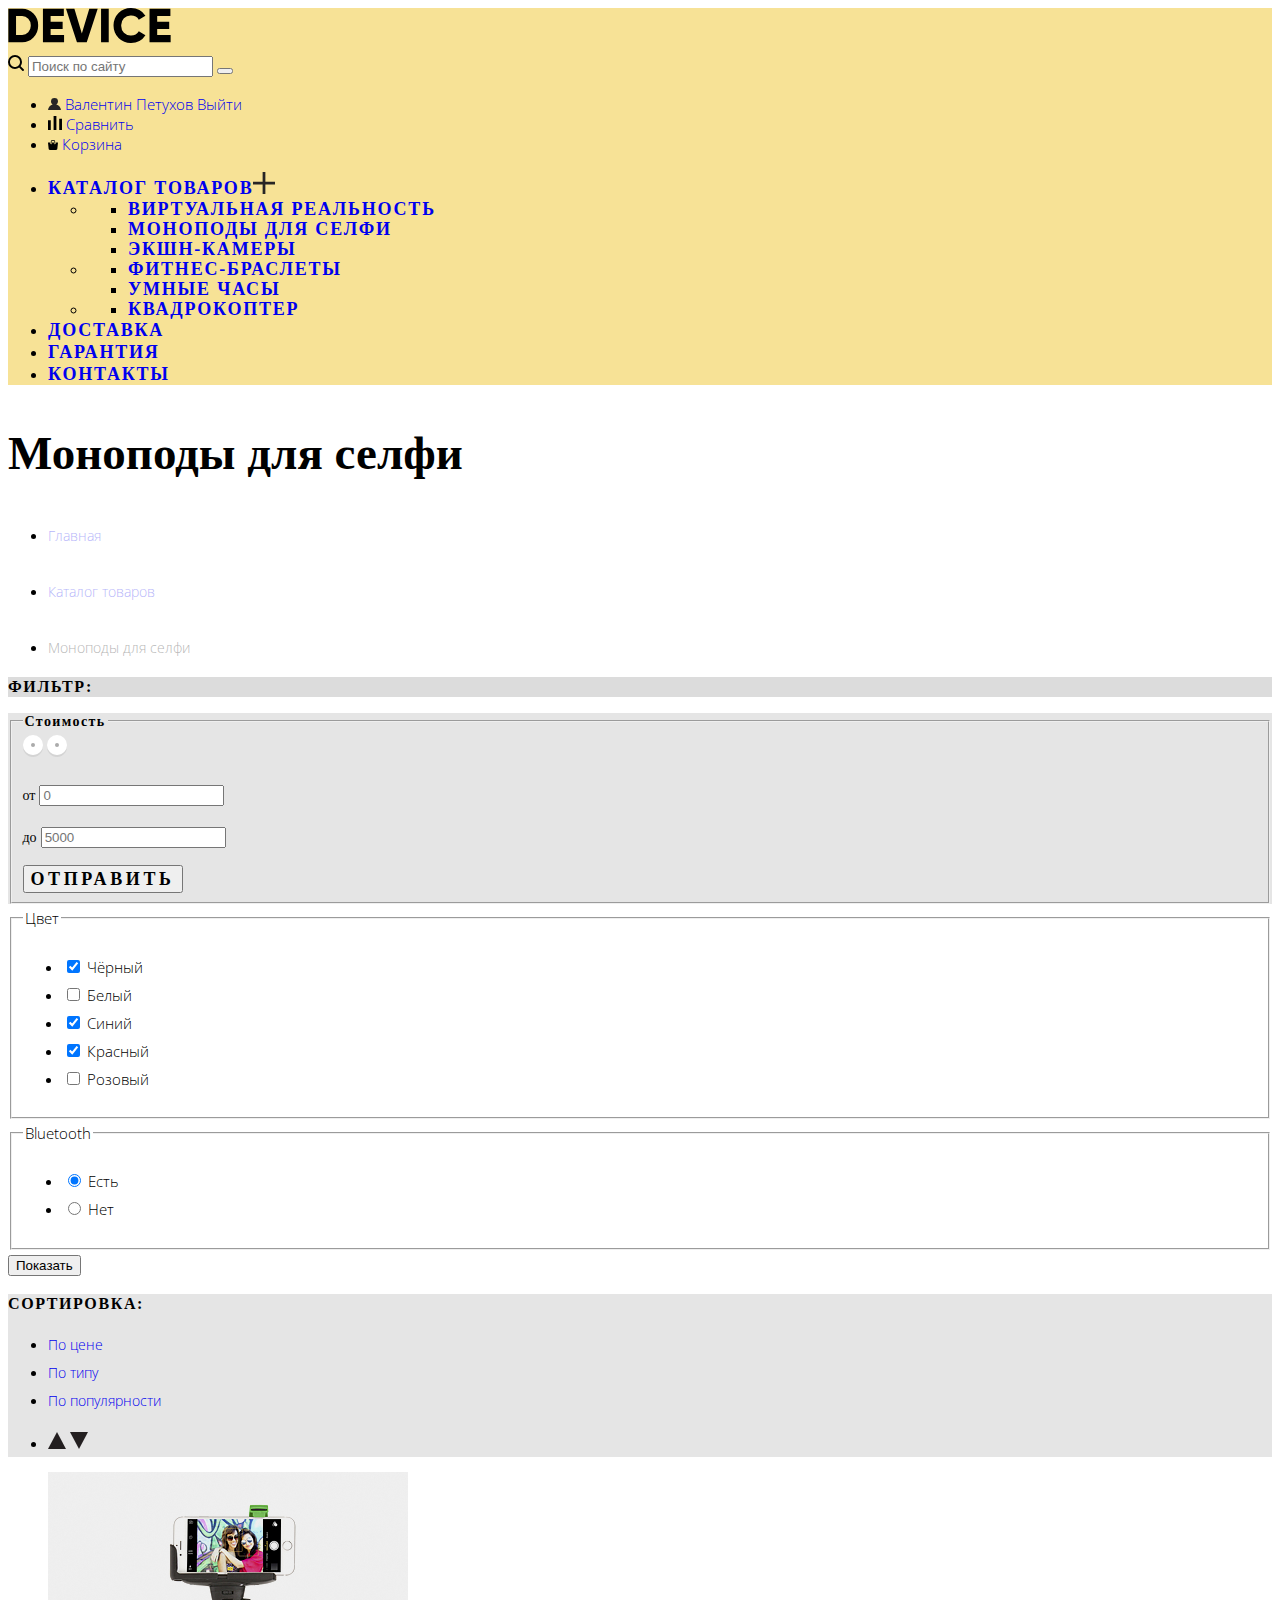
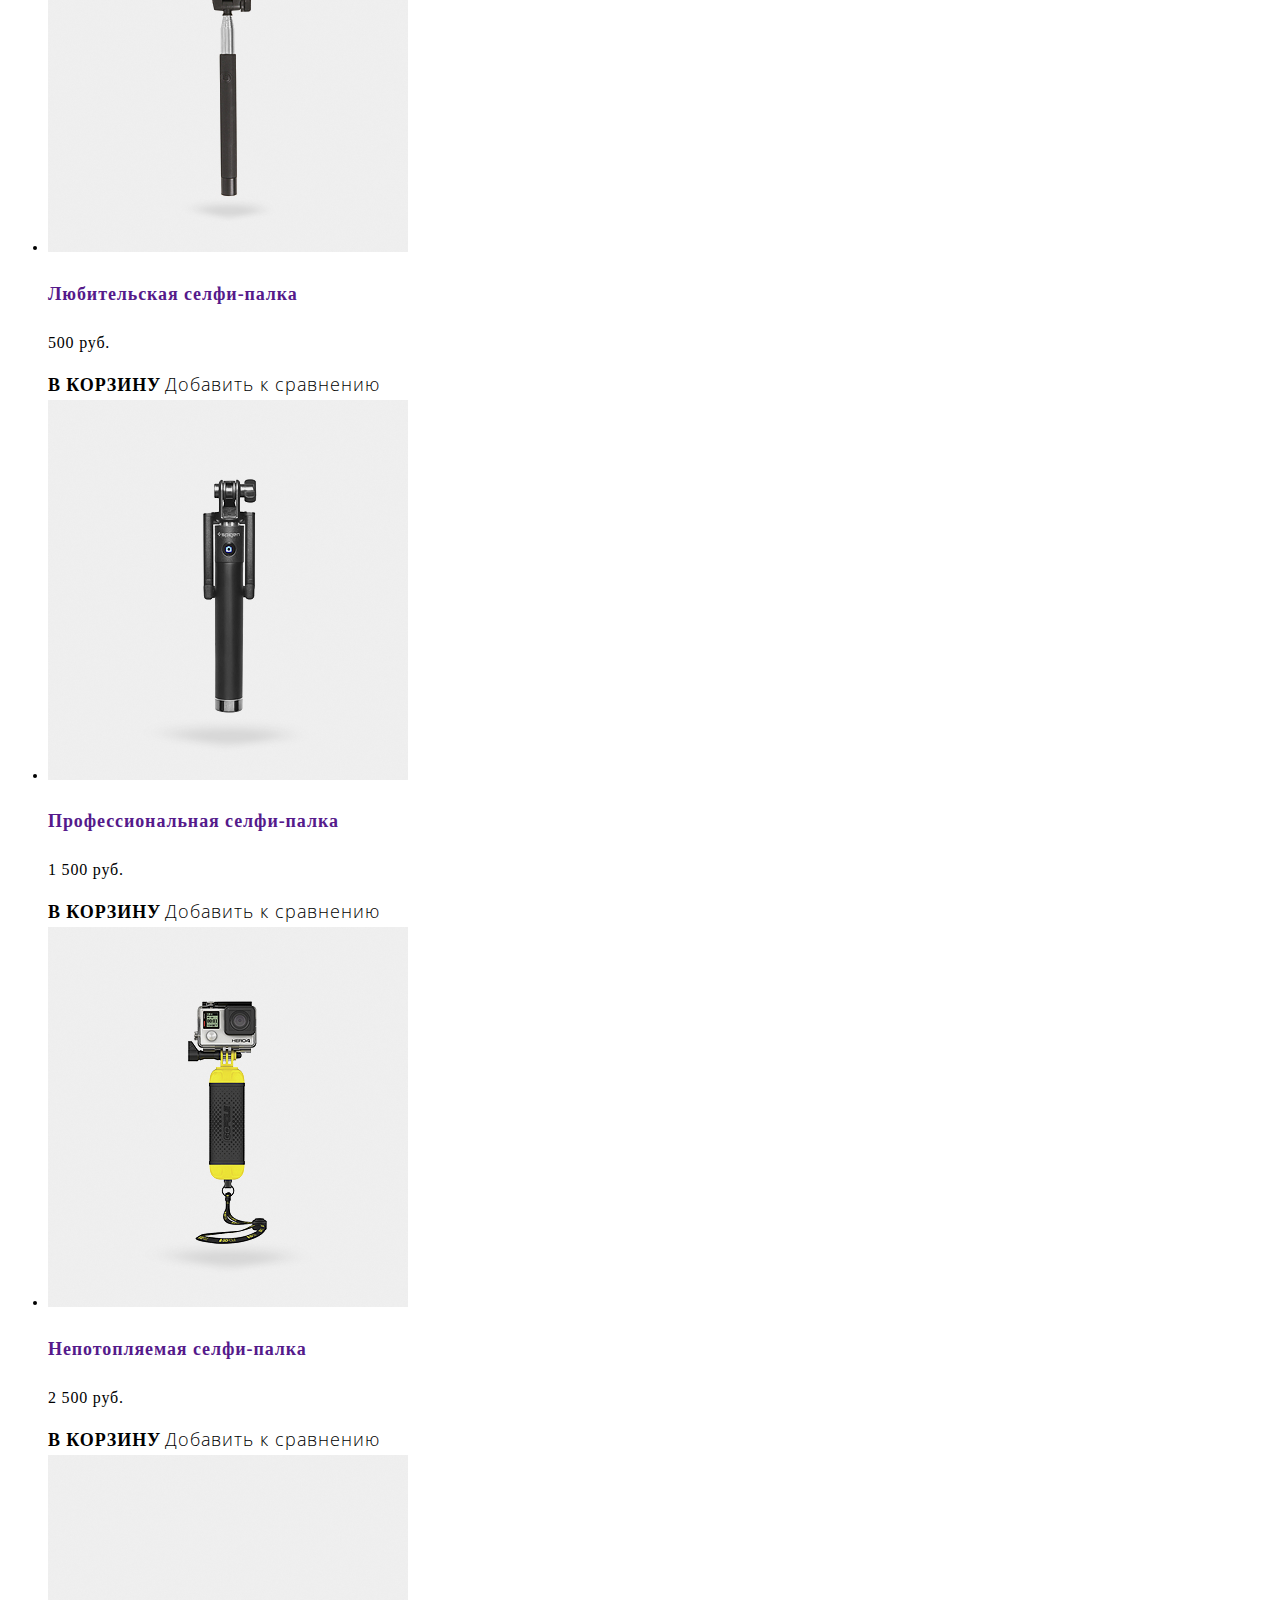
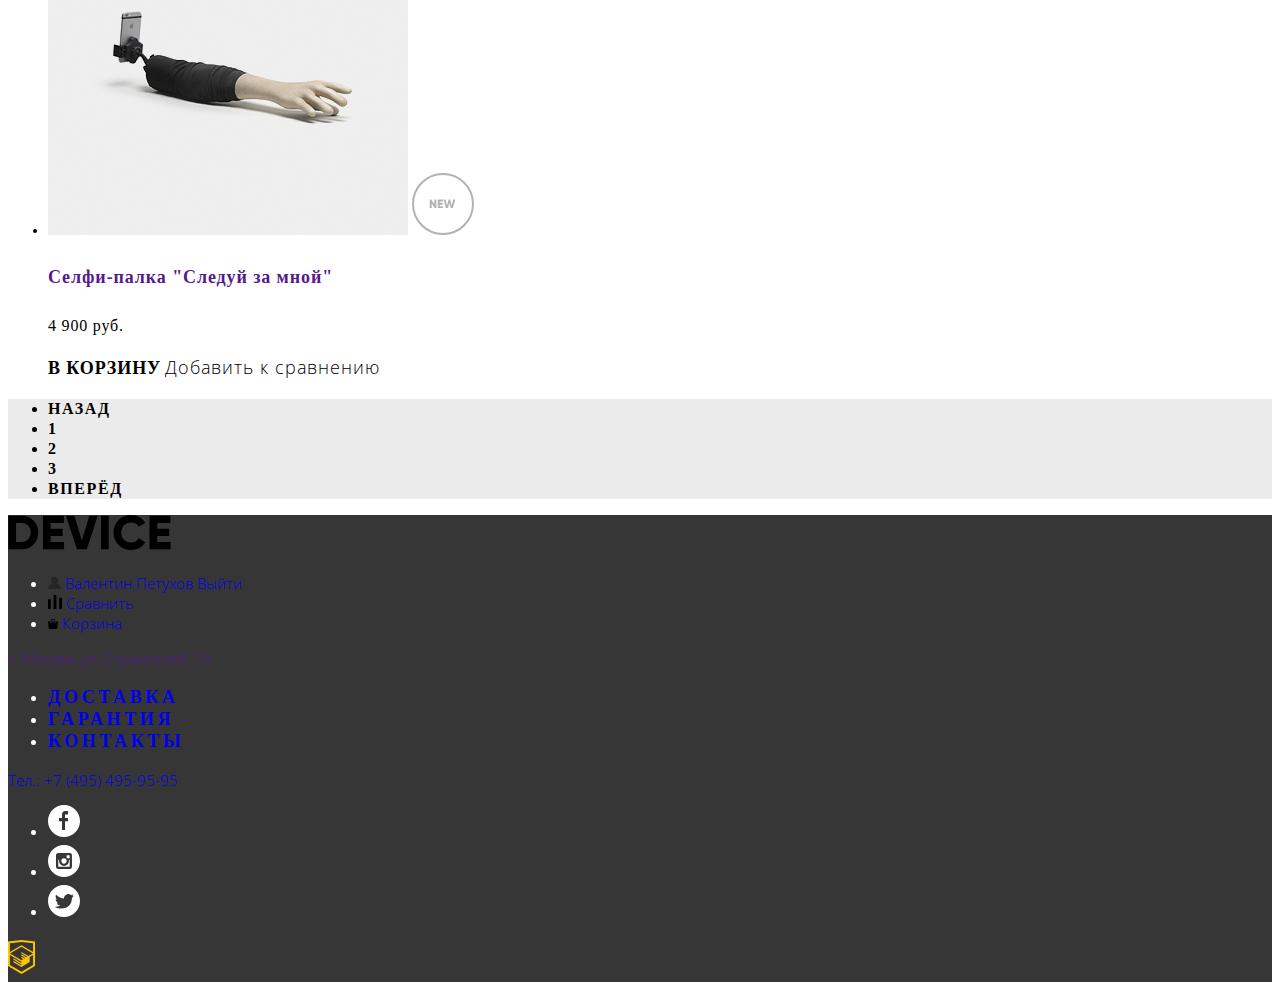
==== catalog.html @ 3104d094 "Исправляет формы, добавляет вместо кнопок ссылки" ====
<!DOCTYPE html>
<html lang="ru">
  <head>
    <meta charset="utf-8">
    <title>HTML Academy: Девайс - каталог, моноподы для селфи</title>
    <link rel="stylesheet" link href="https://fonts.googleapis.com/css2?family=Open+Sans:wght@300;400&display=swap">
    <link href="normalize.css" rel="stylesheet">
    <link href="css/style.css" rel="stylesheet">
  </head>
  <body>
    <header class="main-header">
      <h1 class="visually-hidden">Главная страница интернет-магазина</h1>
      <a href="index.html"><img src="img/logo-device.svg" width="163" height="35" alt="Девайс"></a>
      <section class="nav-search">
        <form action="https://echo.htmlacademy.ru" method="post">
          <img src="img/search.svg" width="16" height="16">
          <input type="search" name="search" placeholder="Поиск по сайту">
          <button type="submit" value="Найти">
        </form>
      </section>
      <ul class="user-nav">
        <li>
          <img src="img/user.svg" width="13" height="14">
          <a href="#">Валентин Петухов</a>
          <a  class="nav-search" href="#">Выйти</a>
        </li>
        <li>
          <img src="img/compare.svg" width="14" height="14">
          <a href="#">Сравнить</a>
        </li>
        <li>
          <img src="img/cart.svg" width="10" height="10">
          <a href="#">Корзина</a>
        </li>
      </ul>
      <nav class="main-nav">
        <ul>
          <li>
            <a href="catalog.html">Каталог товаров<img src="img/plus.svg" width="22" height="22"></a>
            <ul class="catalog-plus">
              <li>
                <ul>
                  <li><a href="#">Виртуальная реальность</a></li>
                  <li><a href="#">Моноподы для селфи</a></li>
                  <li><a href="#">Экшн-камеры</a></li>
                </ul>
              </li>
              <li>
                <ul>
                  <li><a href="#">Фитнес-браслеты</a></li>
                  <li><a href="#">Умные часы</a></li>
                </ul>
              </li>
              <li>
                <ul>
                  <li><a href="#">Квадрокоптер</a></li>
                </ul>
              </li>
            </ul>
          </li>  
          <li>
            <a href="#">Доставка</a>
          </li>
          <li>
            <a href="#">Гарантия</a>
          </li>
          <li>
            <a href="#contacts">Контакты</a>
          </li>
        </ul>
      </nav>
    </header>
    <main>
      <section class="heading">
        <h2>Моноподы для селфи</h2>
        <ul>
          <li>
            <a href="index.html">Главная</a>
          </li>
          <img src="nav-arrow.svg" width="12" height="12">
          <li>
            <a href="catalog.html">Каталог товаров</a>
          </li>
          <img src="nav-arrow.svg" width="12" height="12">
          <li>
            <a>Моноподы для селфи</a>
          </li>
        </ul>
      </section>
      <section class="filter">
        <h3>
          Фильтр:
        </h3>
        <form class="filter-form" action="https://echo.htmlacademy.ru" method="get">
          <fieldset>
            <legend>Стоимость</legend>
            <!-- Тут диапозон цен -->
            <img src="img/filter-button.svg" width="20" height="20">
            <img src="img/filter-button.svg" width="20" height="20">
            <form action="https://echo.htmlacademy.ru" method="post">
              <p class="price">
                <label for="appointment-from">от</label>
                <input id="appointment-from" type="text" name="price" placeholder="0">
              </p>
              <p class="price">
                <label for="appointment-before">до</label>
                <input id="appointment-before" type="text" name="price" placeholder="5000">
              </p>
              <button type="submit">Отправить</button>
            </form>
          </fieldset>
          <fieldset>
            <legend>Цвет</legend>
            <ul>
              <li>
                <input type="checkbox" name="black" id="filter-black" checked>
                <label for="filter-black">Чёрный</label>
                <!-- <img src="checkbox-on.svg" width="24" height="24"> -->
              </li>
              <li>
                <input type="checkbox" name="white" id="filter-white">
                <label for="filter-white">Белый</label>
                <!-- <img src="checkbox-off.svg" width="24" height="24"> -->
              </li>
              <li>
                <input type="checkbox" name="blue" id="filter-blue" checked>
                <label for="filter-blue">Синий</label>
                <!-- <img src="checkbox-on.svg" width="24" height="24"> -->
              </li>
              <li>
                <input type="checkbox" name="red" id="filter-red" checked>
                <label for="filter-red">Красный</label>
                <!-- <img src="checkbox-on.svg" width="24" height="24"> -->
              </li>
              <li>
                <input type="checkbox" name="pink" id="filter-pink">
                <label for="filter-pink">Розовый</label>
                <!-- <img src="checkbox-off.svg" width="24" height="24"> -->
              </li>
            </ul>
          </fieldset>
          <fieldset>
            <legend>Bluetooth</legend>
            <ul>
              <li>
                <input type="radio" name="bluetooth" value="yes" id="filter-yes" checked>
                <label for="filter-yes">Есть</label>
                <!-- <img src="radio-on.svg" width="24" height="24"> -->
              </li>
              <li>
                <input type="radio" name="bluetooth" value="no" id="filter-no">
                <label for="filter-no">Нет</label>
                <!-- <img src="radio-off.svg" width="24" height="24"> -->
              </li>
            </ul>
          </fieldset>
          <button type="submit">Показать</button>
        </form>
      </section>

      <section class="sorting">
        <h3>Сортировка:</h3>
        <ul>
          <li>
            <a href="#">По цене</a>
          </li>
          <li>
            <a href="#">По типу</a>
          </li>
          <li>
            <a href="#">По популярности</a>
          </li>
        </ul>
        <ul>
          <li>
            <a href="#"><img src="img/icon-up-dir.svg" width="18" height="18"></a>
            <a href="#"><img src="img/icon-down-dir.svg" width="18" height="18"></a>
          </li>
        </ul>
      </section>

      <section class="result">
        <h3 class="visually-hidden">Подходящие товары</h3>
        <ul>  
          <li>
            <article>
              <img src="img/item-1-1.jpg" width="360" height="380" alt="Любительская селфи-палка">
              <p>
                <a href=""><h4>Любительская селфи-палка</h4></a>
                <span>500 руб.</span>
              </p>
              <a class="button-add-cart">В корзину</a>
              <a class="button-add-compare">Добавить к сравнению</a>
            </article>
          </li>
          <li>
            <article>
              <img src="img/item-2-1.jpg" width="360" height="380" alt="Профессиональная селфи-палка">
              <p>
                <a href=""><h4>Профессиональная селфи-палка</h4></a>
                <span>1 500 руб.</span>
              </p>
              <a class="button-add-cart">В корзину</a>
              <a class="button-add-compare">Добавить к сравнению</a>
            </article>
          </li>
          <li>
            <article>
              <img src="img/item-3-1.jpg" width="360" height="380" alt="Непотопляемая селфи-палка">
              <p>
                <a href=""><h4>Непотопляемая селфи-палка</h4></a>
                <span>2 500 руб.</span>
              </p>
              <a class="button-add-cart">В корзину</a>
              <a class="button-add-compare">Добавить к сравнению</a>
            </article>
          </li>
          <li>
            <article>
              <img src="img/item-4-1.jpg" width="360" height="380" alt="Селфи-палка &quot;Следуй за мной&quot;">
              <img src="img/Shape-2-1.svg" width="62" height="62" alt="Новинка">
              <p>
                <a href=""><h4>Селфи-палка &quot;Следуй за мной&quot;</h4></a>
                <span>4 900 руб.</span>
              </p>
              <a class="button-add-cart">В корзину</a>
              <a class="button-add-compare">Добавить к сравнению</a>
            </article>
          </li>
        </ul>
        <ul class="nav-panel">
          <li>Назад</li>
          <li disabled>1</li>
          <li>2</li>
          <li>3</li>
          <li>Вперёд</li>
        </ul>
      </section>
    </main>
    <footer class="main-footer">
      <a href="index.html"><img src="img/logo-device.svg" width="163" height="35" alt="Девайс"></a>
      <ul class="user-block-list">
        <li>
          <img src="img/user.svg" width="13" height="14">
          <a href="#">Валентин Петухов</a>
          <a href="#">Выйти</a>
        </li>
        <li>
          <img src="img/compare.svg" width="14" height="14">
          <a href="#">Сравнить</a>
        </li>
        <li>
          <img src="img/cart.svg" width="10" height="10">
          <a href="#">Корзина</a>
        </li>
      </ul>
      <p class="main-footer-contacts"><a href="">г. Москва, ул. Строителей, 15</a></p>
      <ul class="user-foot">
        <li><a href="#">Доставка</a></li>
        <li><a href="#">Гарантия</a></li>
        <li><a href="#">Контакты</a></li>
      </ul>
      <p class="main-footer-contacts"><a href="tel:+74954959595">Тел.: +7 (495) 495-95-95</a></p>
      <section>
        <h2 class="visually-hidden">Device в социальных сетях</h2>
        <ul>
          <li><a href="#" title="Device в Фейсбуке"><img src="img/fb.svg" width="32" height="32" alt="Значок Facebook"></a></li>
          <li><a href="#" title="Device в Инстаграме"><img src="img/instagram.svg" width="32" height="32" alt="Значок Instagram"></a></li>
          <li><a href="#" title="Device в Твиттере"><img src="img/twitter.svg" width="32" height="32" alt="Значок Twitter"></a></li>
        </ul>
      </section>
      <p><a href="https://htmlacademy.ru/intensive/htmlcss" title="Сайт создан HTML Academy. Перейти на их страницу"><img src="img/logo-html.svg" width="27" height="34"></a></p>
    </footer>
  </body>
</html>
---- css/style.css ----
:root {
    --basic-black: #000000;
    --basic-dark: #363636;
    --basic-white: #ffffff;
    --basic-grey: #464646;
    --basic-half-grey: #7e7e7e;
    --basic-grey-light: #e5e5e5;
  
    --special-yellow: #f7e296;
    --special-green: #91c92f;
    --special-yellow-dark: #f0c52e;
}

.visually-hidden {
    position: absolute;
    width: 1px;
    height: 1px;
    margin: -1px;
    border: 0;
    padding: 0;
    clip: rect(0 0 0 0);
    overflow: hidden;
}

@font-face {
    font-family: Gilroy;
    src: url(css/fonts/gilroyextrabold.woff2);
    src: url(css/fonts/gilroyextrabold.woff);
    src: url(css/fonts/gilroylight.woff2);
    src: url(css/fonts/gilroylight.woff);
}

body {
    font-family: "Open Sans", Arial, sans-serif;
    font-size: 15px;
    line-height: 28px;
    font-weight: 300;
    color: var(--basic-black);
    background-color: var(--basic-white);
    list-style: none;
}

a {
    text-decoration: none;
}
  
img {
    max-width: 100%;
    height: auto;
}

.main-header {
    background-color: var(--special-yellow);
}

.nav-search {
    color: rgba (0, 0, 0, 0.3);
}

.user-nav {
    line-height: 20px;
}

.main-nav {
    font-family: Gilroy;
    font-weight: 800;
    font-size: 18px;
    line-height: 22px;
    letter-spacing: 0.1em;
    text-transform: uppercase;
}

.catalog-plus {
    line-height: 20px;
}

.first-slider h3{
    font-family: Gilroy;
    font-weight: 800;
    font-size: 47px;
    line-height: 58px;
}

.first-slider .number{
    font-family: Gilroy;
    font-weight: 800;
    font-size: 179px;
    line-height: 219px;
    text-transform: uppercase;
    color: var(--basic-white);
}

.first-slider p{
    line-height: 20px;
}

.first-slider a{
    font-family: Gilroy;
    font-weight: 800;
    font-size: 18px;
    line-height: 22px;
    text-transform: uppercase;
    letter-spacing: 0.2em;
}

.first-slider dt{
    font-family: Gilroy;
    font-weight: 300;
    font-size: 36px;
    line-height: 42px;
    letter-spacing: 0.1em;
}

.first-slider dd{
    font-family: Gilroy;
    font-weight: 300;
    font-size: 13px;
    line-height: 15px;
    letter-spacing: 0.1em;
}

.popular {
    font-family: Gilroy;
    font-weight: 800;
    font-size: 18px;
    line-height: 22px;
    letter-spacing: 0.05em;
}

.second-slider {
    background-color: var(--basic-grey-light);
}

.second-slider button {
    font-family: Gilroy;
    font-weight: 800;
    font-size: 18px;
    line-height: 22px;
    letter-spacing: 0.2em;
    text-transform: uppercase;
}

.second-slider h3 {
    font-family: Gilroy;
    font-weight: 800;
    font-size: 47px;
    line-height: 58px;
    letter-spacing: 0.2em;
}

.second-slider p {
    letter-spacing: 0.1em;
}

.about h3 {
    font-family: Gilroy;
    font-weight: 800;
    font-size: 47px;
    line-height: 58px;
    letter-spacing: 0.2em;
}

.about li {
    font-family: Gilroy;
    font-weight: 800;
    font-size: 16px;
    line-height: 28px;
}

.about button {
    font-family: Gilroy;
    font-weight: 800;
    font-size: 18px;
    line-height: 22px;
    letter-spacing: 0.2em;
    text-transform: uppercase;
}

.main-footer {
    background-color: var(--basic-dark);
    color: var(--basic-white);
}

.user-block-list {
    line-height: 20px;
}

.main-footer-contacts {
    line-height: 20px;
}

.user-foot {
    font-family: Gilroy;
    font-weight: 800;
    font-size: 18px;
    line-height: 22px;
    letter-spacing: 0.2em;
    text-transform: uppercase;
}

.write label {
    font-family: Gilroy;
    font-weight: 800;
    font-size: 18px;
    line-height: 22px;
}

.write input {
    font-family: Gilroy;
    font-weight: 400;
    font-size: 14px;
    line-height: 16px;
    color: rgba (0, 0, 0, 0.4);
    background-color: #f2f2f2;
}

.heading h2 {
    font-family: Gilroy;
    font-weight: 800;
    font-size: 47px;
    line-height: 58px;
}

.heading a {
    font-size: 14px;
    line-height: 19px;
    opacity: 0.3;
}

.filter h3{
    font-family: Gilroy;
    font-weight: 800;
    font-size: 16px;
    line-height: 20px;
    letter-spacing: 0.1em;
    text-transform: uppercase;
    background-color: #dcdcdc;
}

.filter-form {
    font-size: 14px;
    background-color: var(--basic-grey-light);
}

.filter-form legend {
    font-family: Gilroy;
    font-weight: 800;
    line-height: 17px;
    letter-spacing: 0.1em;
}

.filter-form label {
    line-height: 19px;
}

.price label {
    font-family: Gilroy;
    font-weight: 300;
    line-height: 16px;
}

.filter-form button{
    font-family: Gilroy;
    font-weight: 800;
    font-size: 18px;
    line-height: 22px;
    letter-spacing: 0.2em;
    text-transform: uppercase;
}

.sorting {
    background-color: var(--basic-grey-light);
}

.sorting h3 {
    font-family: Gilroy;
    font-weight: 800;
    font-size: 16px;
    line-height: 20px;
    letter-spacing: 0.1em;
    text-transform: uppercase;
}

.sorting a {
    font-size: 14px;
    line-height: 19px;
}

.result {
    font-family: Gilroy;
    font-weight: 800;
}

.result a {
    font-size: 18px;
    line-height: 22px;
    letter-spacing: 0.05em;
}

.button-add-cart {
    font-size: 18px;
    line-height: 22px;
    letter-spacing: 0.2em;
    text-transform: uppercase;
}

.button-add-compare {
    font-family: Open Sans;
    font-weight: 300;
    font-size: 13px;
    line-height: 18px;
    letter-spacing: 0.1em;
}

.result span {
    font-weight: 300;
    font-size: 16px;
    line-height: 18px;
    letter-spacing: 0.05em;
}

.nav-panel {
    font-family: Gilroy;
    font-weight: 800;
    font-size: 16px;
    line-height: 20px;
    letter-spacing: 0.1em;
    text-transform: uppercase;
    background-color: #ebebeb;
}
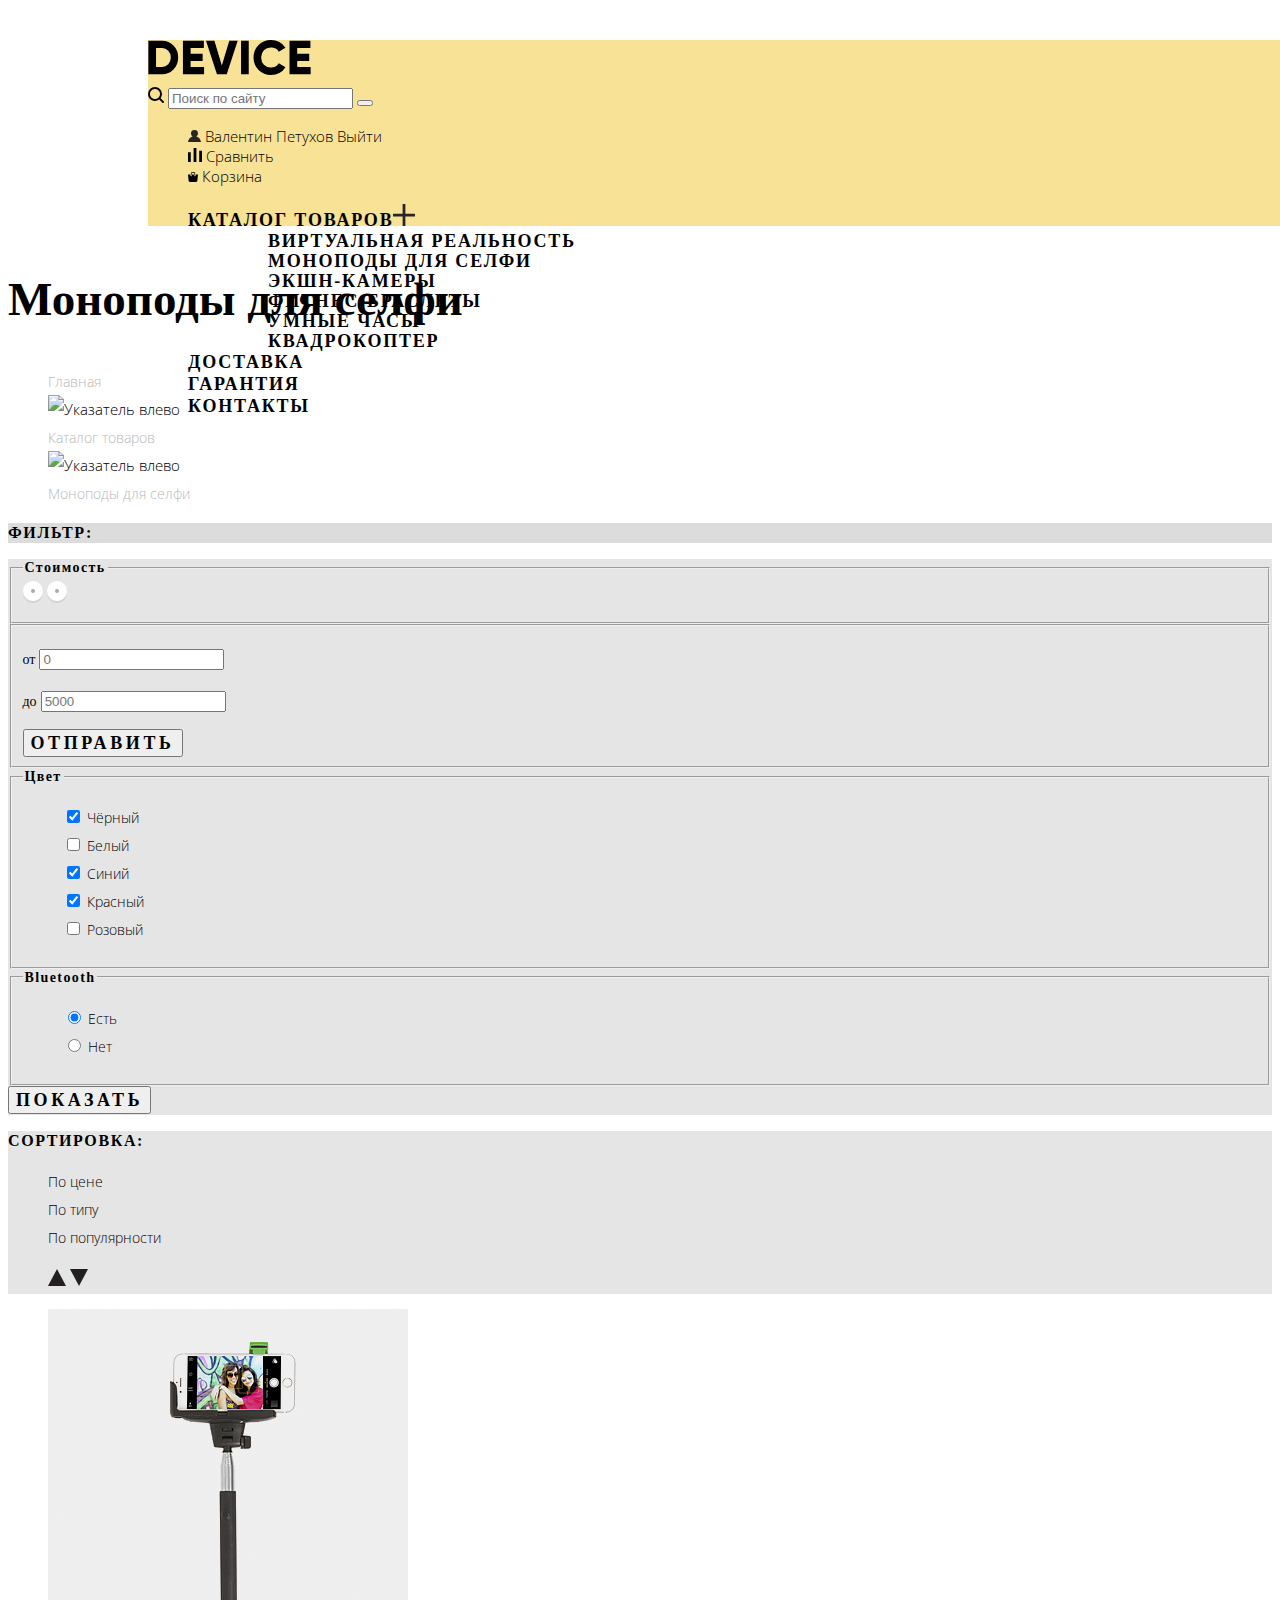
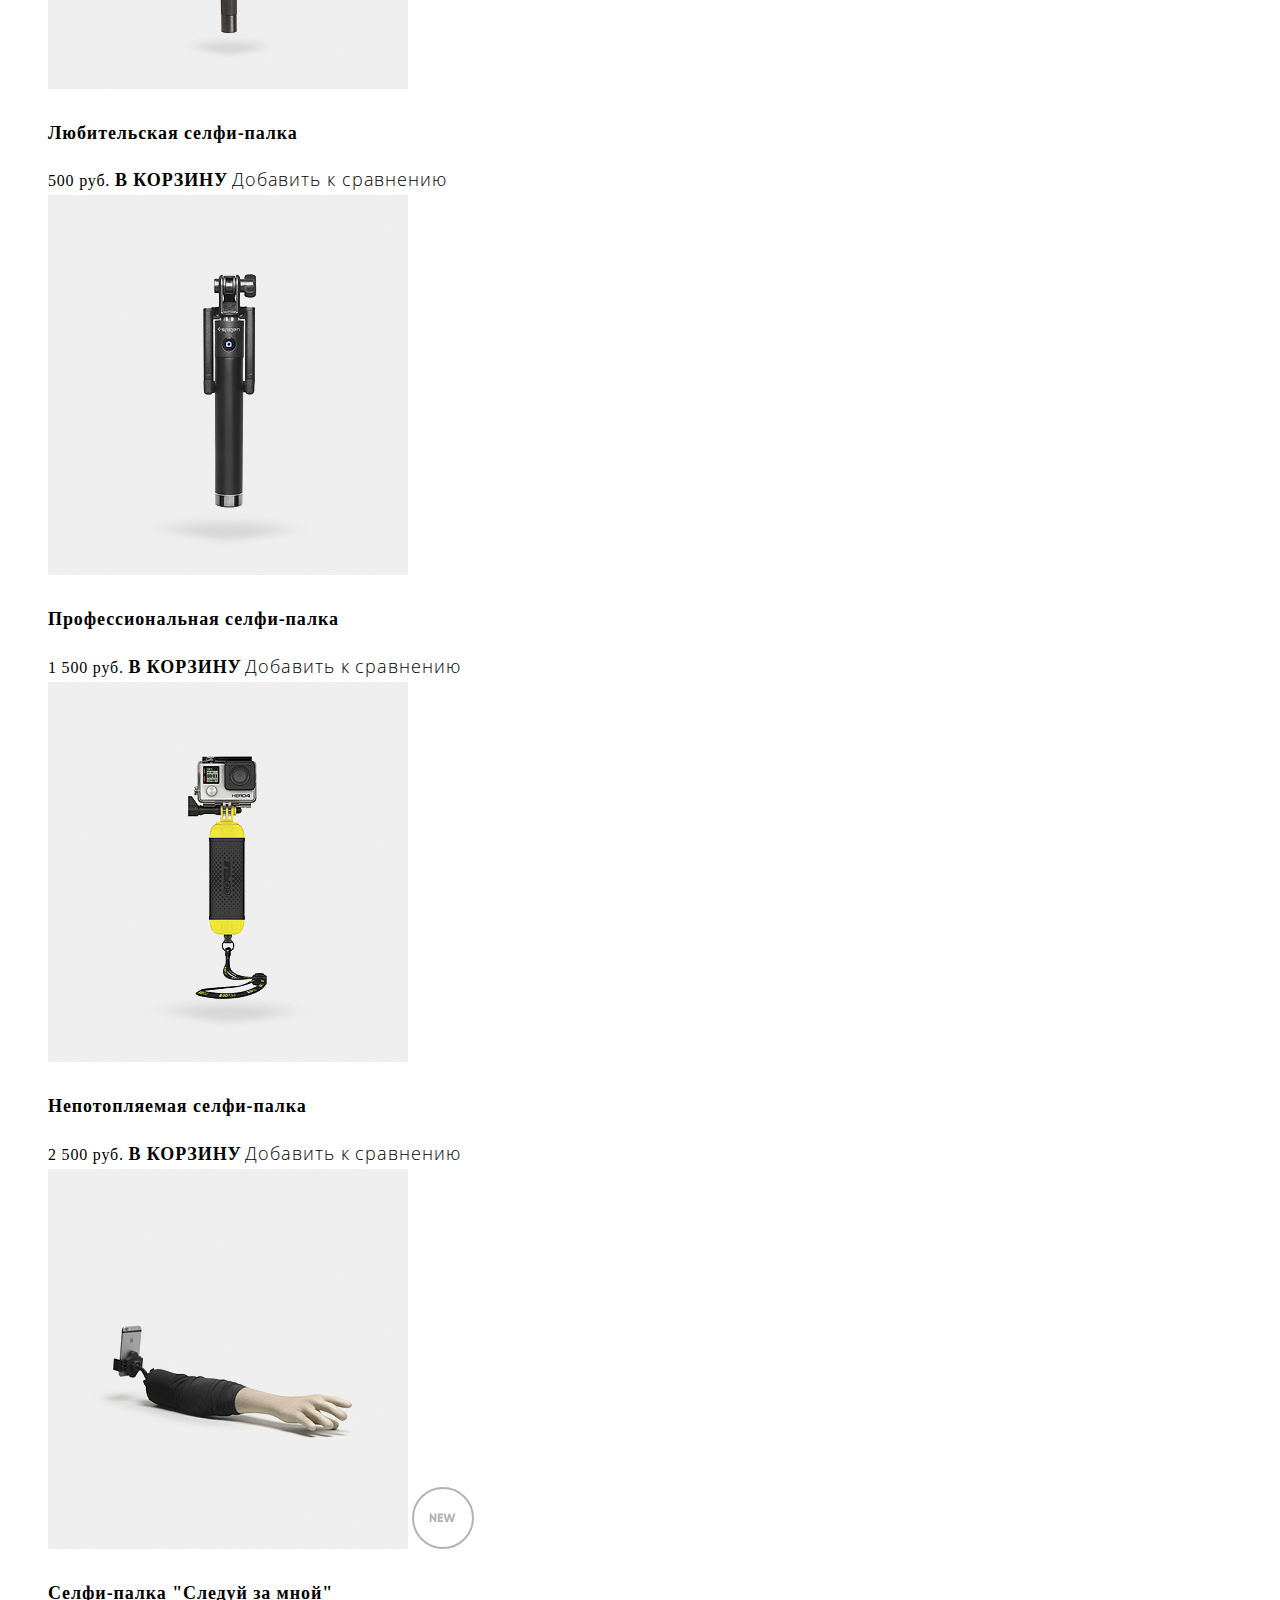
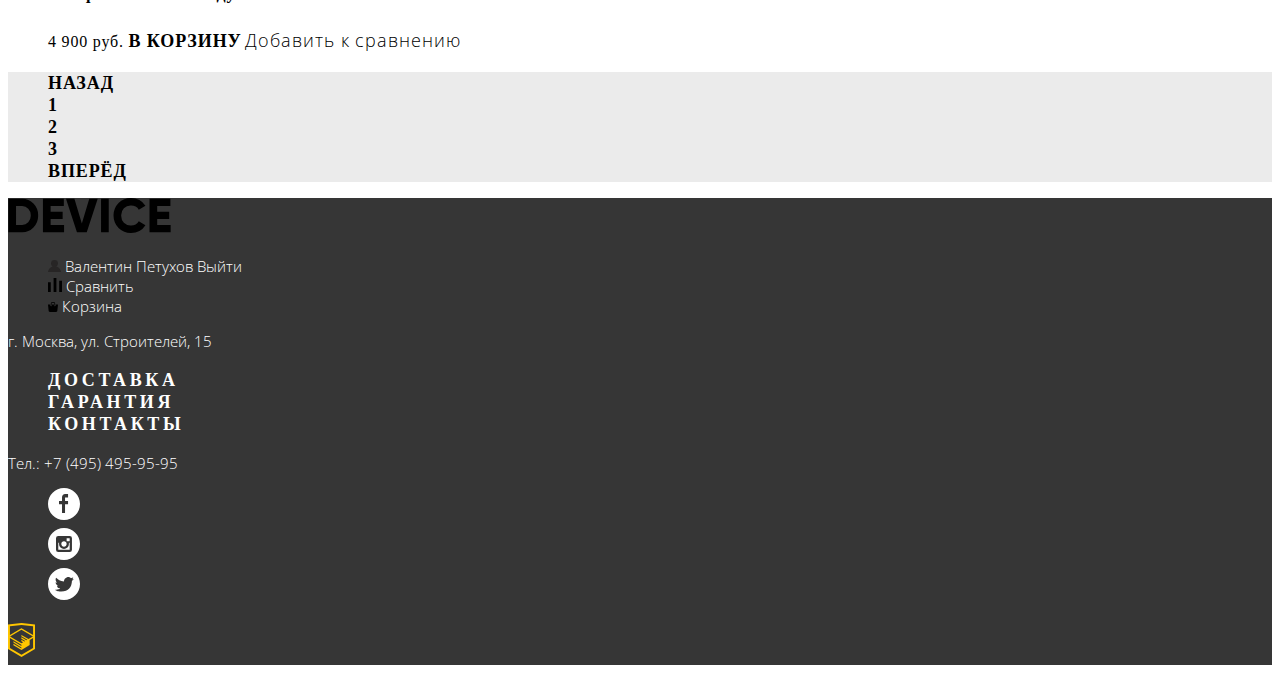
==== commit 109668d4: "Поправляют путь к шрифтам" ====
--- a/catalog.html
+++ b/catalog.html
@@ -3,8 +3,8 @@
   <head>
     <meta charset="utf-8">
     <title>HTML Academy: Девайс - каталог, моноподы для селфи</title>
-    <link rel="stylesheet" link href="https://fonts.googleapis.com/css2?family=Open+Sans:wght@300;400&display=swap">
-    <link href="normalize.css" rel="stylesheet">
+    <link rel="stylesheet" href="https://fonts.googleapis.com/css2?family=Open+Sans:wght@300;400&display=swap">
+    <link href="css/normalize.css" rel="stylesheet">
     <link href="css/style.css" rel="stylesheet">
   </head>
   <body>
@@ -12,31 +12,31 @@
       <h1 class="visually-hidden">Главная страница интернет-магазина</h1>
       <a href="index.html"><img src="img/logo-device.svg" width="163" height="35" alt="Девайс"></a>
       <section class="nav-search">
-        <form action="https://echo.htmlacademy.ru" method="post">
-          <img src="img/search.svg" width="16" height="16">
+        <form action="https://echo.htmlacademy.ru" method="get">
+          <img src="img/search.svg" width="16" height="16" alt="Значок поиска">
           <input type="search" name="search" placeholder="Поиск по сайту">
-          <button type="submit" value="Найти">
+          <button type="submit"></button>
         </form>
       </section>
       <ul class="user-nav">
         <li>
-          <img src="img/user.svg" width="13" height="14">
+          <img src="img/user.svg" width="13" height="14" alt="Значок пользователя">
           <a href="#">Валентин Петухов</a>
           <a  class="nav-search" href="#">Выйти</a>
         </li>
         <li>
-          <img src="img/compare.svg" width="14" height="14">
+          <img src="img/compare.svg" width="14" height="14" alt="Значок сравнения">
           <a href="#">Сравнить</a>
         </li>
         <li>
-          <img src="img/cart.svg" width="10" height="10">
+          <img src="img/cart.svg" width="10" height="10" alt="Значок корзины">
           <a href="#">Корзина</a>
         </li>
       </ul>
       <nav class="main-nav">
         <ul>
           <li>
-            <a href="catalog.html">Каталог товаров<img src="img/plus.svg" width="22" height="22"></a>
+            <a href="catalog.html">Каталог товаров<img src="img/plus.svg" width="22" height="22" alt="Значок плюса"></a>
             <ul class="catalog-plus">
               <li>
                 <ul>
@@ -77,11 +77,15 @@
           <li>
             <a href="index.html">Главная</a>
           </li>
-          <img src="nav-arrow.svg" width="12" height="12">
+          <li>
+             <img src="nav-arrow.svg" width="12" height="12" alt="Указатель влево">
+          </li>
           <li>
             <a href="catalog.html">Каталог товаров</a>
           </li>
-          <img src="nav-arrow.svg" width="12" height="12">
+          <li>
+            <img src="nav-arrow.svg" width="12" height="12" alt="Указатель влево">
+          </li>
           <li>
             <a>Моноподы для селфи</a>
           </li>
@@ -95,47 +99,52 @@
           <fieldset>
             <legend>Стоимость</legend>
             <!-- Тут диапозон цен -->
-            <img src="img/filter-button.svg" width="20" height="20">
-            <img src="img/filter-button.svg" width="20" height="20">
-            <form action="https://echo.htmlacademy.ru" method="post">
-              <p class="price">
-                <label for="appointment-from">от</label>
-                <input id="appointment-from" type="text" name="price" placeholder="0">
-              </p>
-              <p class="price">
-                <label for="appointment-before">до</label>
-                <input id="appointment-before" type="text" name="price" placeholder="5000">
-              </p>
-              <button type="submit">Отправить</button>
-            </form>
+            <img src="img/filter-button.svg" width="20" height="20" alt="Ползунок наименьшей суммы">
+            <img src="img/filter-button.svg" width="20" height="20" alt="Ползунок наибольшей суммы">
           </fieldset>
+        </form>
+        <form class="filter-form" action="https://echo.htmlacademy.ru" method="post">
+          <fieldset>
+            <legend class="visually-hidden">Значения</legend>
+            <p class="price">
+              <label for="appointment-from">от</label>
+              <input id="appointment-from" type="text" name="price" placeholder="0">
+            </p>
+            <p class="price">
+              <label for="appointment-before">до</label>
+              <input id="appointment-before" type="text" name="price" placeholder="5000">
+            </p>
+            <button type="submit">Отправить</button>
+          </fieldset>
+        </form>
+        <form class="filter-form" action="https://echo.htmlacademy.ru" method="get">
           <fieldset>
             <legend>Цвет</legend>
             <ul>
               <li>
                 <input type="checkbox" name="black" id="filter-black" checked>
                 <label for="filter-black">Чёрный</label>
-                <!-- <img src="checkbox-on.svg" width="24" height="24"> -->
+                <!-- <img src="checkbox-on.svg" width="24" height="24" alt="Отмеченный цвет"> -->
               </li>
               <li>
                 <input type="checkbox" name="white" id="filter-white">
                 <label for="filter-white">Белый</label>
-                <!-- <img src="checkbox-off.svg" width="24" height="24"> -->
+                <!-- <img src="checkbox-off.svg" width="24" height="24" alt="Неотмеченный цвет"> -->
               </li>
               <li>
                 <input type="checkbox" name="blue" id="filter-blue" checked>
                 <label for="filter-blue">Синий</label>
-                <!-- <img src="checkbox-on.svg" width="24" height="24"> -->
+                <!-- <img src="checkbox-on.svg" width="24" height="24" alt="Отмеченный цвет"> -->
               </li>
               <li>
                 <input type="checkbox" name="red" id="filter-red" checked>
                 <label for="filter-red">Красный</label>
-                <!-- <img src="checkbox-on.svg" width="24" height="24"> -->
+                <!-- <img src="checkbox-on.svg" width="24" height="24" alt="Отмеченный цвет"> -->
               </li>
               <li>
                 <input type="checkbox" name="pink" id="filter-pink">
                 <label for="filter-pink">Розовый</label>
-                <!-- <img src="checkbox-off.svg" width="24" height="24"> -->
+                <!-- <img src="checkbox-off.svg" width="24" height="24" alt="Неотмеченный цвет"> -->
               </li>
             </ul>
           </fieldset>
@@ -145,12 +154,12 @@
               <li>
                 <input type="radio" name="bluetooth" value="yes" id="filter-yes" checked>
                 <label for="filter-yes">Есть</label>
-                <!-- <img src="radio-on.svg" width="24" height="24"> -->
+                <!-- <img src="radio-on.svg" width="24" height="24" alt="Выбранный вариант Есть"> -->
               </li>
               <li>
                 <input type="radio" name="bluetooth" value="no" id="filter-no">
                 <label for="filter-no">Нет</label>
-                <!-- <img src="radio-off.svg" width="24" height="24"> -->
+                <!-- <img src="radio-off.svg" width="24" height="24" alt="Невыбранный вариант Нет"> -->
               </li>
             </ul>
           </fieldset>
@@ -173,8 +182,8 @@
         </ul>
         <ul>
           <li>
-            <a href="#"><img src="img/icon-up-dir.svg" width="18" height="18"></a>
-            <a href="#"><img src="img/icon-down-dir.svg" width="18" height="18"></a>
+            <a href="#"><img src="img/icon-up-dir.svg" width="18" height="18" alt="Кнопка филтра по возрастанию"></a>
+            <a href="#"><img src="img/icon-down-dir.svg" width="18" height="18" alt="Кнопка фильтра по убыванию"></a>
           </li>
         </ul>
       </section>
@@ -185,55 +194,71 @@
           <li>
             <article>
               <img src="img/item-1-1.jpg" width="360" height="380" alt="Любительская селфи-палка">
-              <p>
-                <a href=""><h4>Любительская селфи-палка</h4></a>
-                <span>500 руб.</span>
-              </p>
-              <a class="button-add-cart">В корзину</a>
-              <a class="button-add-compare">Добавить к сравнению</a>
+              <a href="#">
+                <h4>
+                  Любительская селфи-палка
+                </h4>
+              </a>
+              <span>
+                500 руб.
+              </span>
+              <a href="#" class="button-add-cart">В корзину</a>
+              <a href="#" class="button-add-compare">Добавить к сравнению</a>
             </article>
           </li>
           <li>
             <article>
               <img src="img/item-2-1.jpg" width="360" height="380" alt="Профессиональная селфи-палка">
-              <p>
-                <a href=""><h4>Профессиональная селфи-палка</h4></a>
-                <span>1 500 руб.</span>
-              </p>
-              <a class="button-add-cart">В корзину</a>
-              <a class="button-add-compare">Добавить к сравнению</a>
+              <a href="#">
+                <h4>
+                  Профессиональная селфи-палка
+                </h4>
+              </a>
+              <span>
+                1 500 руб.
+              </span>
+              <a href="#" class="button-add-cart">В корзину</a>
+              <a href="#" class="button-add-compare">Добавить к сравнению</a>
             </article>
           </li>
           <li>
             <article>
               <img src="img/item-3-1.jpg" width="360" height="380" alt="Непотопляемая селфи-палка">
-              <p>
-                <a href=""><h4>Непотопляемая селфи-палка</h4></a>
-                <span>2 500 руб.</span>
-              </p>
-              <a class="button-add-cart">В корзину</a>
-              <a class="button-add-compare">Добавить к сравнению</a>
+              <a href="#">
+                <h4>
+                  Непотопляемая селфи-палка
+                </h4>
+              </a>
+              <span>
+                2 500 руб.
+              </span>
+              <a href="#" class="button-add-cart">В корзину</a>
+              <a href="#" class="button-add-compare">Добавить к сравнению</a>
             </article>
           </li>
           <li>
             <article>
               <img src="img/item-4-1.jpg" width="360" height="380" alt="Селфи-палка &quot;Следуй за мной&quot;">
               <img src="img/Shape-2-1.svg" width="62" height="62" alt="Новинка">
-              <p>
-                <a href=""><h4>Селфи-палка &quot;Следуй за мной&quot;</h4></a>
-                <span>4 900 руб.</span>
-              </p>
-              <a class="button-add-cart">В корзину</a>
-              <a class="button-add-compare">Добавить к сравнению</a>
+              <a href="#">
+                <h4>
+                  Селфи-палка &quot;Следуй за мной&quot;
+                </h4>
+              </a>
+              <span>
+                4 900 руб.
+              </span>
+              <a href="#" class="button-add-cart">В корзину</a>
+              <a href="#" class="button-add-compare">Добавить к сравнению</a>
             </article>
           </li>
         </ul>
         <ul class="nav-panel">
-          <li>Назад</li>
-          <li disabled>1</li>
-          <li>2</li>
-          <li>3</li>
-          <li>Вперёд</li>
+          <li><a class="a-disabled" href="#">Назад</a></li>
+          <li><a class="a-disabled" href="#">1</a></li>
+          <li><a href="#">2</a></li>
+          <li><a href="#">3</a></li>
+          <li><a href="#">Вперёд</a></li>
         </ul>
       </section>
     </main>
@@ -241,16 +266,16 @@
       <a href="index.html"><img src="img/logo-device.svg" width="163" height="35" alt="Девайс"></a>
       <ul class="user-block-list">
         <li>
-          <img src="img/user.svg" width="13" height="14">
+          <img src="img/user.svg" width="13" height="14" alt="Значок пользователя">
           <a href="#">Валентин Петухов</a>
           <a href="#">Выйти</a>
         </li>
         <li>
-          <img src="img/compare.svg" width="14" height="14">
+          <img src="img/compare.svg" width="14" height="14" alt="Значок сравнения">
           <a href="#">Сравнить</a>
         </li>
         <li>
-          <img src="img/cart.svg" width="10" height="10">
+          <img src="img/cart.svg" width="10" height="10" alt="Значок корзины">
           <a href="#">Корзина</a>
         </li>
       </ul>
@@ -269,7 +294,7 @@
           <li><a href="#" title="Device в Твиттере"><img src="img/twitter.svg" width="32" height="32" alt="Значок Twitter"></a></li>
         </ul>
       </section>
-      <p><a href="https://htmlacademy.ru/intensive/htmlcss" title="Сайт создан HTML Academy. Перейти на их страницу"><img src="img/logo-html.svg" width="27" height="34"></a></p>
+      <p><a href="https://htmlacademy.ru/intensive/htmlcss" title="Сайт создан HTML Academy. Перейти на их страницу"><img src="img/logo-html.svg" width="27" height="34" alt="Логотип HTML Academy"></a></p>
     </footer>
   </body>
 </html>--- a/css/style.css
+++ b/css/style.css
@@ -1,3 +1,11 @@
+@font-face {
+    font-family: "Gilroy";
+    src: url(css/fonts/gilroyextrabold.woff2);
+    src: url(css/fonts/gilroyextrabold.woff);
+    src: url(css/fonts/gilroylight.woff2);
+    src: url(css/fonts/gilroylight.woff);
+}
+
 :root {
     --basic-black: #000000;
     --basic-dark: #363636;
@@ -9,6 +17,8 @@
     --special-yellow: #f7e296;
     --special-green: #91c92f;
     --special-yellow-dark: #f0c52e;
+    
+    --main-font: "Gilroy";
 }
 
 .visually-hidden {
@@ -22,14 +32,6 @@
     overflow: hidden;
 }
 
-@font-face {
-    font-family: Gilroy;
-    src: url(css/fonts/gilroyextrabold.woff2);
-    src: url(css/fonts/gilroyextrabold.woff);
-    src: url(css/fonts/gilroylight.woff2);
-    src: url(css/fonts/gilroylight.woff);
-}
-
 body {
     font-family: "Open Sans", Arial, sans-serif;
     font-size: 15px;
@@ -37,11 +39,11 @@
     font-weight: 300;
     color: var(--basic-black);
     background-color: var(--basic-white);
-    list-style: none;
 }
 
 a {
     text-decoration: none;
+    color: inherit;
 }
   
 img {
@@ -49,8 +51,18 @@
     height: auto;
 }
 
+ul {
+    list-style: none;
+}
+
 .main-header {
     background-color: var(--special-yellow);
+    width: 1160px;
+    height: 186px;
+    margin-top: 40px;
+    margin-left: 140px;
+    margin-right: 140px;
+    margin-bottom: 44px;
 }
 
 .nav-search {
@@ -62,7 +74,7 @@
 }
 
 .main-nav {
-    font-family: Gilroy;
+    font-family: var(--main-font);
     font-weight: 800;
     font-size: 18px;
     line-height: 22px;
@@ -75,14 +87,14 @@
 }
 
 .first-slider h3{
-    font-family: Gilroy;
+    font-family: var(--main-font);
     font-weight: 800;
     font-size: 47px;
     line-height: 58px;
 }
 
 .first-slider .number{
-    font-family: Gilroy;
+    font-family: var(--main-font);
     font-weight: 800;
     font-size: 179px;
     line-height: 219px;
@@ -95,7 +107,7 @@
 }
 
 .first-slider a{
-    font-family: Gilroy;
+    font-family: var(--main-font);
     font-weight: 800;
     font-size: 18px;
     line-height: 22px;
@@ -104,7 +116,7 @@
 }
 
 .first-slider dt{
-    font-family: Gilroy;
+    font-family: var(--main-font);
     font-weight: 300;
     font-size: 36px;
     line-height: 42px;
@@ -112,7 +124,7 @@
 }
 
 .first-slider dd{
-    font-family: Gilroy;
+    font-family: var(--main-font);
     font-weight: 300;
     font-size: 13px;
     line-height: 15px;
@@ -120,7 +132,7 @@
 }
 
 .popular {
-    font-family: Gilroy;
+    font-family: var(--main-font);
     font-weight: 800;
     font-size: 18px;
     line-height: 22px;
@@ -132,7 +144,7 @@
 }
 
 .second-slider button {
-    font-family: Gilroy;
+    font-family: var(--main-font);
     font-weight: 800;
     font-size: 18px;
     line-height: 22px;
@@ -141,7 +153,7 @@
 }
 
 .second-slider h3 {
-    font-family: Gilroy;
+    font-family: var(--main-font);
     font-weight: 800;
     font-size: 47px;
     line-height: 58px;
@@ -153,7 +165,7 @@
 }
 
 .about h3 {
-    font-family: Gilroy;
+    font-family: var(--main-font);
     font-weight: 800;
     font-size: 47px;
     line-height: 58px;
@@ -161,14 +173,14 @@
 }
 
 .about li {
-    font-family: Gilroy;
+    font-family: var(--main-font);
     font-weight: 800;
     font-size: 16px;
     line-height: 28px;
 }
 
 .about button {
-    font-family: Gilroy;
+    font-family: var(--main-font);
     font-weight: 800;
     font-size: 18px;
     line-height: 22px;
@@ -190,7 +202,7 @@
 }
 
 .user-foot {
-    font-family: Gilroy;
+    font-family: var(--main-font);
     font-weight: 800;
     font-size: 18px;
     line-height: 22px;
@@ -199,14 +211,14 @@
 }
 
 .write label {
-    font-family: Gilroy;
+    font-family: var(--main-font);
     font-weight: 800;
     font-size: 18px;
     line-height: 22px;
 }
 
 .write input {
-    font-family: Gilroy;
+    font-family: var(--main-font);
     font-weight: 400;
     font-size: 14px;
     line-height: 16px;
@@ -215,7 +227,7 @@
 }
 
 .heading h2 {
-    font-family: Gilroy;
+    font-family: var(--main-font);
     font-weight: 800;
     font-size: 47px;
     line-height: 58px;
@@ -228,7 +240,7 @@
 }
 
 .filter h3{
-    font-family: Gilroy;
+    font-family: var(--main-font);
     font-weight: 800;
     font-size: 16px;
     line-height: 20px;
@@ -243,7 +255,7 @@
 }
 
 .filter-form legend {
-    font-family: Gilroy;
+    font-family: var(--main-font);
     font-weight: 800;
     line-height: 17px;
     letter-spacing: 0.1em;
@@ -254,13 +266,13 @@
 }
 
 .price label {
-    font-family: Gilroy;
+    font-family: var(--main-font);
     font-weight: 300;
     line-height: 16px;
 }
 
 .filter-form button{
-    font-family: Gilroy;
+    font-family: var(--main-font);
     font-weight: 800;
     font-size: 18px;
     line-height: 22px;
@@ -273,7 +285,7 @@
 }
 
 .sorting h3 {
-    font-family: Gilroy;
+    font-family: var(--main-font);
     font-weight: 800;
     font-size: 16px;
     line-height: 20px;
@@ -287,7 +299,7 @@
 }
 
 .result {
-    font-family: Gilroy;
+    font-family: var(--main-font);
     font-weight: 800;
 }
 
@@ -320,7 +332,7 @@
 }
 
 .nav-panel {
-    font-family: Gilroy;
+    font-family: var(--main-font);
     font-weight: 800;
     font-size: 16px;
     line-height: 20px;
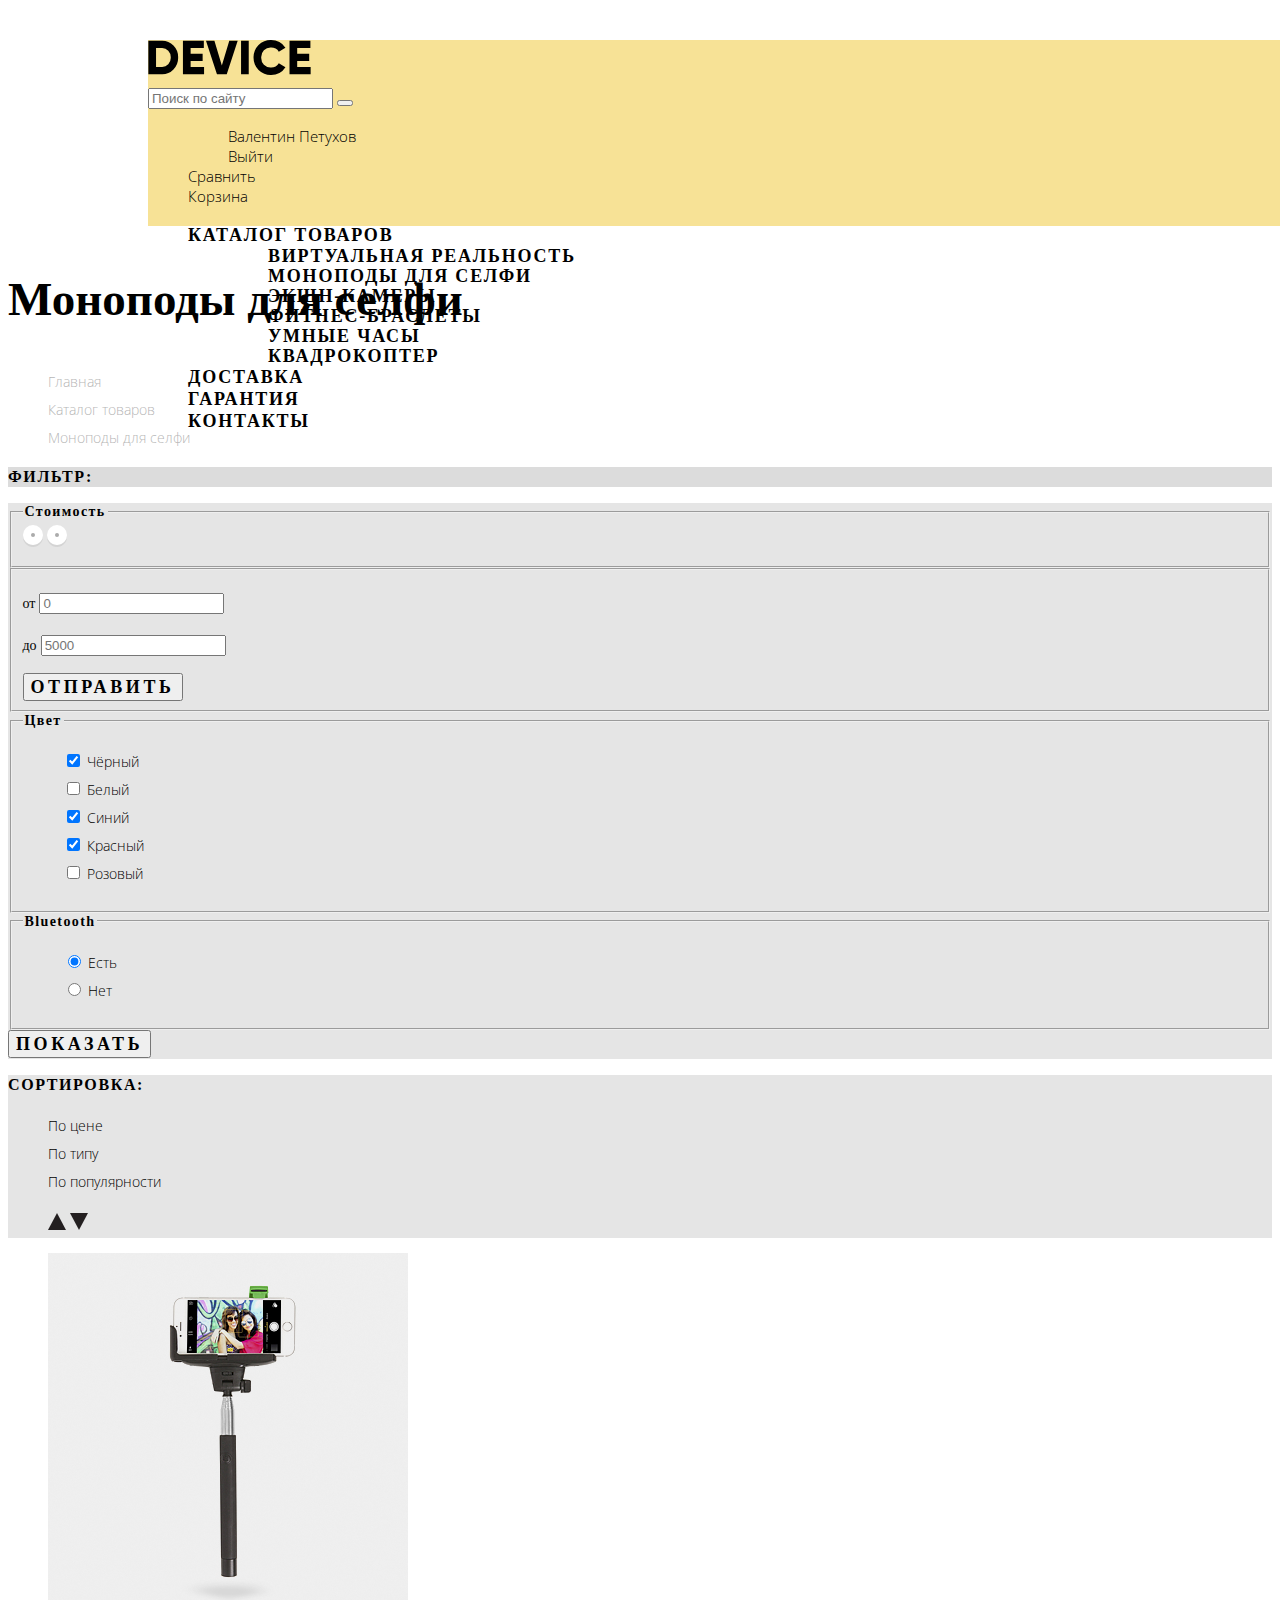
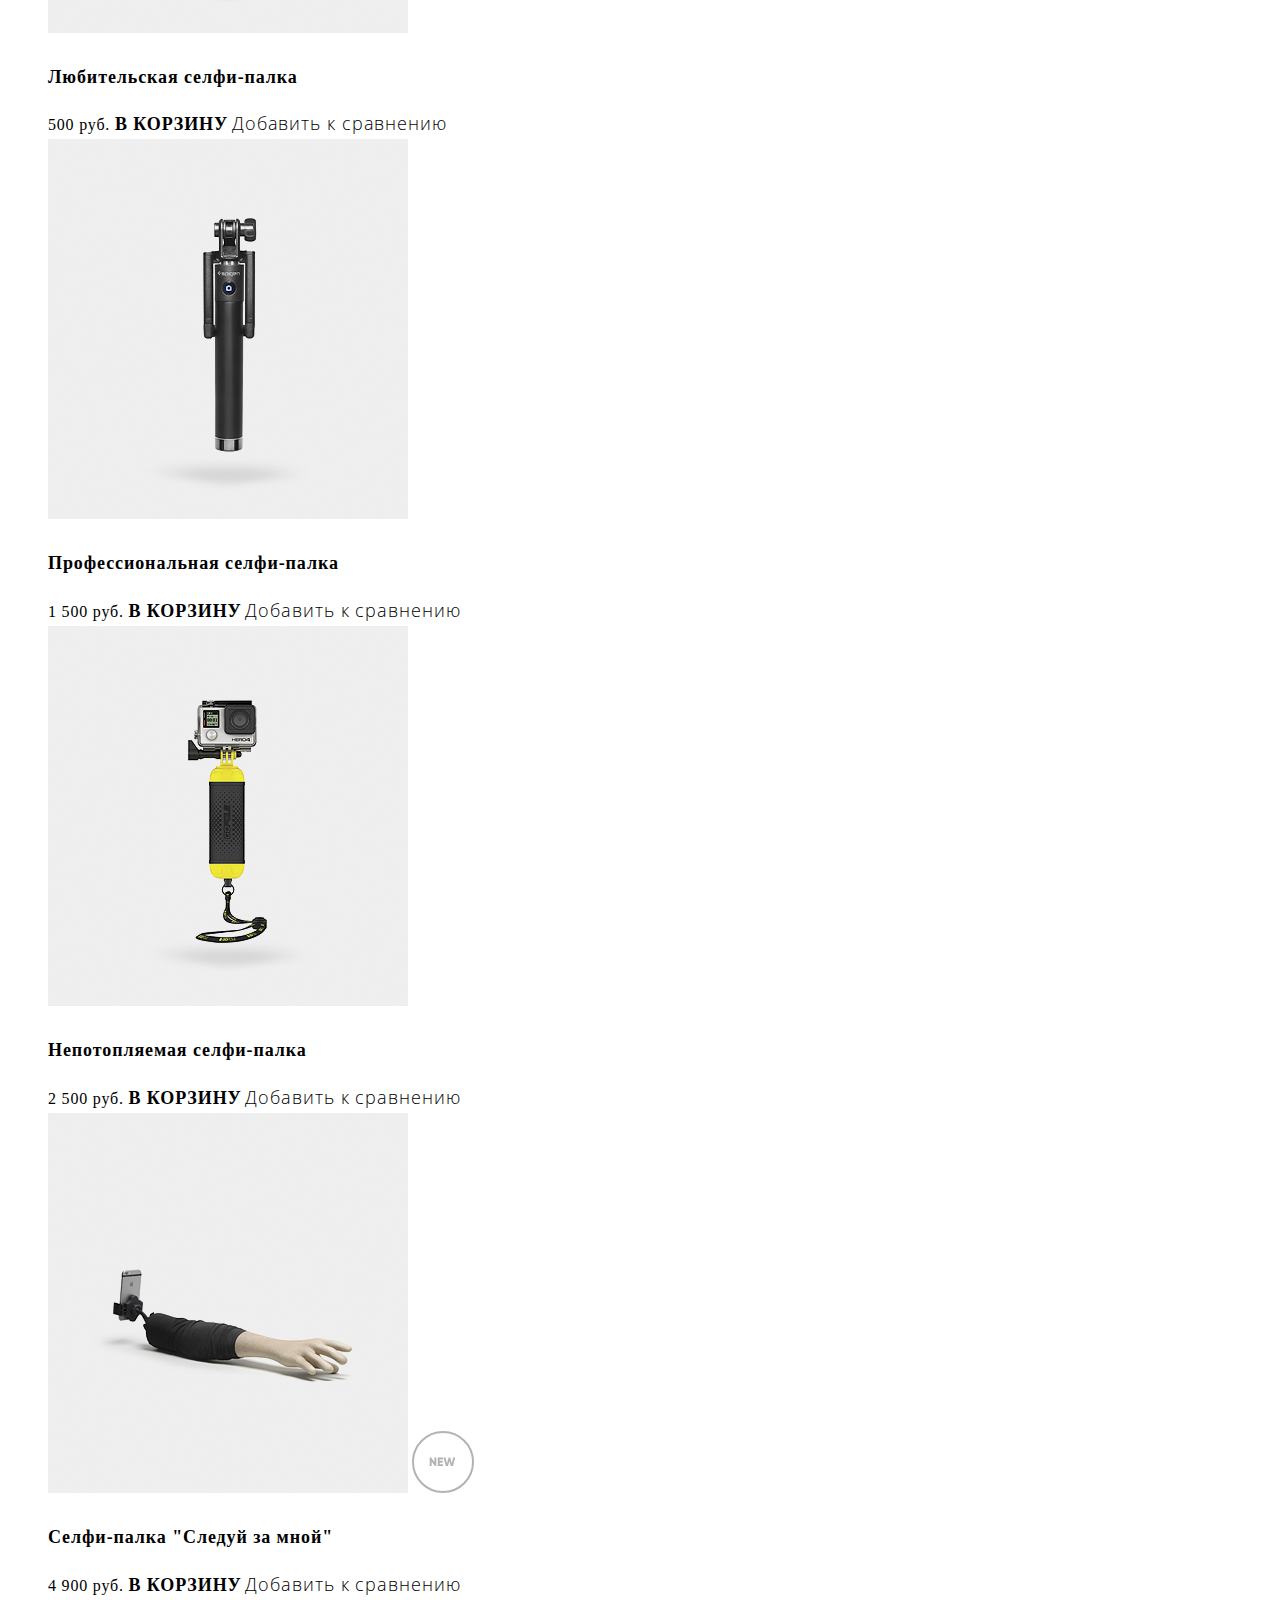
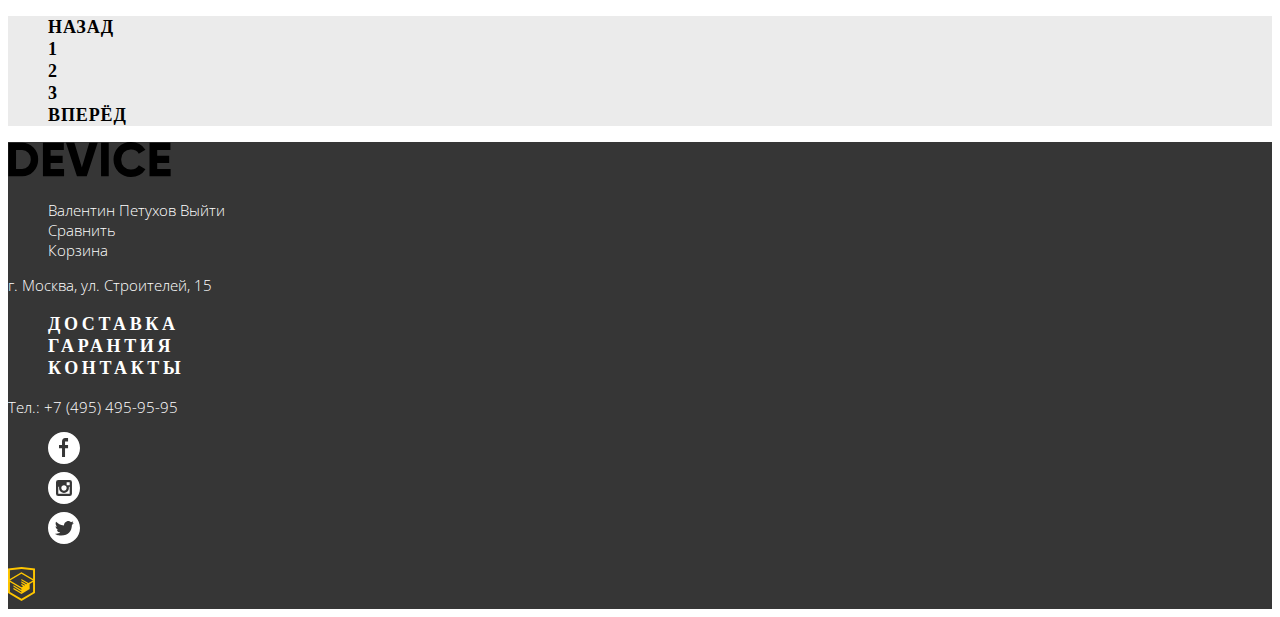
==== commit 8d202b3a: "правят сетки основных блоков" ====
--- a/catalog.html
+++ b/catalog.html
@@ -1,91 +1,99 @@
 <!DOCTYPE html>
-<html lang="ru">
+<html class="page" lang="ru">
   <head>
     <meta charset="utf-8">
-    <title>HTML Academy: Девайс - каталог, моноподы для селфи</title>
+    <title>HTML Academy: Девайс</title>
     <link rel="stylesheet" href="https://fonts.googleapis.com/css2?family=Open+Sans:wght@300;400&display=swap">
     <link href="css/normalize.css" rel="stylesheet">
     <link href="css/style.css" rel="stylesheet">
   </head>
-  <body>
+  <body class="page-body">
     <header class="main-header">
       <h1 class="visually-hidden">Главная страница интернет-магазина</h1>
-      <a href="index.html"><img src="img/logo-device.svg" width="163" height="35" alt="Девайс"></a>
-      <section class="nav-search">
-        <form action="https://echo.htmlacademy.ru" method="get">
-          <img src="img/search.svg" width="16" height="16" alt="Значок поиска">
-          <input type="search" name="search" placeholder="Поиск по сайту">
-          <button type="submit"></button>
-        </form>
-      </section>
-      <ul class="user-nav">
-        <li>
-          <img src="img/user.svg" width="13" height="14" alt="Значок пользователя">
-          <a href="#">Валентин Петухов</a>
-          <a  class="nav-search" href="#">Выйти</a>
-        </li>
-        <li>
-          <img src="img/compare.svg" width="14" height="14" alt="Значок сравнения">
-          <a href="#">Сравнить</a>
-        </li>
-        <li>
-          <img src="img/cart.svg" width="10" height="10" alt="Значок корзины">
-          <a href="#">Корзина</a>
+      <section class="logo-header">
+        <a href="index.html"><img src="img/logo-device.svg" width="163" height="35" alt="Девайс"></a>
+      </section>
+      <section class="row-user-nav">
+        <section class="nav-search">
+          <form action="https://echo.htmlacademy.ru" method="get">
+            <!-- <img src="img/search.svg" width="16" height="16" alt="Значок поиска"> -->
+            <input type="search" name="search" placeholder="Поиск по сайту">
+            <button type="submit"></button>
+          </form>
+        </section>
+        <ul class="user-nav">
+          <li>
+            <ul class="login-user">
+              <li>
+                <!-- <img src="img/user.svg" width="13" height="14" alt="Значок пользователя"> -->
+                <a href="#">Валентин Петухов</a>
+              </li>
+              <li>
+                <a  class="nav-search" href="#">Выйти</a>
+              </li>
+            </ul>
+          </li>
+          <li>
+            <!-- <img src="img/compare.svg" width="14" height="14" alt="Значок сравнения"> -->
+            <a href="#">Сравнить</a>
+          </li>
+          <li>
+            <!-- <img src="img/cart.svg" width="10" height="10" alt="Значок корзины"> -->
+            <a href="#">Корзина</a>
+          </li>
+        </ul>
+    </section>
+    <nav class="main-nav">
+      <ul class="main-nav-list">
+        <li>
+          <!-- <img src="img/plus.svg" width="22" height="22" alt="Значок плюса"> -->
+          <a href="catalog.html">Каталог товаров</a>
+          <ul class="catalog-plus">
+            <li>
+              <ul>
+                <li><a href="#">Виртуальная реальность</a></li>
+                <li><a href="#">Моноподы для селфи</a></li>
+                <li><a href="#">Экшн-камеры</a></li>
+              </ul>
+            </li>
+            <li>
+              <ul>
+                <li><a href="#">Фитнес-браслеты</a></li>
+                <li><a href="#">Умные часы</a></li>
+              </ul>
+            </li>
+            <li>
+              <ul>
+                <li><a href="#">Квадрокоптер</a></li>
+              </ul>
+            </li>
+          </ul>
+        </li>  
+        <li>
+          <a href="#">Доставка</a>
+        </li>
+        <li>
+          <a href="#">Гарантия</a>
+        </li>
+        <li>
+          <a href="#contacts">Контакты</a>
         </li>
       </ul>
-      <nav class="main-nav">
-        <ul>
-          <li>
-            <a href="catalog.html">Каталог товаров<img src="img/plus.svg" width="22" height="22" alt="Значок плюса"></a>
-            <ul class="catalog-plus">
-              <li>
-                <ul>
-                  <li><a href="#">Виртуальная реальность</a></li>
-                  <li><a href="#">Моноподы для селфи</a></li>
-                  <li><a href="#">Экшн-камеры</a></li>
-                </ul>
-              </li>
-              <li>
-                <ul>
-                  <li><a href="#">Фитнес-браслеты</a></li>
-                  <li><a href="#">Умные часы</a></li>
-                </ul>
-              </li>
-              <li>
-                <ul>
-                  <li><a href="#">Квадрокоптер</a></li>
-                </ul>
-              </li>
-            </ul>
-          </li>  
-          <li>
-            <a href="#">Доставка</a>
-          </li>
-          <li>
-            <a href="#">Гарантия</a>
-          </li>
-          <li>
-            <a href="#contacts">Контакты</a>
-          </li>
-        </ul>
-      </nav>
-    </header>
+    </nav>
+  </header>
+
     <main>
       <section class="heading">
         <h2>Моноподы для селфи</h2>
-        <ul>
+        <ul class="heading-nav">
           <li>
             <a href="index.html">Главная</a>
           </li>
-          <li>
-             <img src="nav-arrow.svg" width="12" height="12" alt="Указатель влево">
-          </li>
+          <!-- <img src="nav-arrow.svg" width="12" height="12" alt="Указатель влево"> -->
           <li>
             <a href="catalog.html">Каталог товаров</a>
           </li>
-          <li>
-            <img src="nav-arrow.svg" width="12" height="12" alt="Указатель влево">
-          </li>
+          <!-- <img src="nav-arrow.svg" width="12" height="12" alt="Указатель влево"> -->
           <li>
             <a>Моноподы для селфи</a>
           </li>
@@ -262,23 +270,29 @@
         </ul>
       </section>
     </main>
+
     <footer class="main-footer">
-      <a href="index.html"><img src="img/logo-device.svg" width="163" height="35" alt="Девайс"></a>
-      <ul class="user-block-list">
-        <li>
-          <img src="img/user.svg" width="13" height="14" alt="Значок пользователя">
+      <div class="row-foot">
+        <img src="img/logo-device.svg" width="163" height="35" alt="Девайс">
+        <ul class="user-block-list">
+          <li>
+            <!-- <img src="img/user.svg" width="13" height="14" alt="Значок пользователя"> -->
+          
           <a href="#">Валентин Петухов</a>
           <a href="#">Выйти</a>
-        </li>
-        <li>
-          <img src="img/compare.svg" width="14" height="14" alt="Значок сравнения">
+
+        </li>
+        <li>
+          <!-- <img src="img/compare.svg" width="14" height="14" alt="Значок сравнения"> -->
           <a href="#">Сравнить</a>
         </li>
         <li>
-          <img src="img/cart.svg" width="10" height="10" alt="Значок корзины">
+          <!-- <img src="img/cart.svg" width="10" height="10" alt="Значок корзины"> -->
           <a href="#">Корзина</a>
         </li>
       </ul>
+    </div>
+    <div class="row-foot">
       <p class="main-footer-contacts"><a href="">г. Москва, ул. Строителей, 15</a></p>
       <ul class="user-foot">
         <li><a href="#">Доставка</a></li>
@@ -286,15 +300,20 @@
         <li><a href="#">Контакты</a></li>
       </ul>
       <p class="main-footer-contacts"><a href="tel:+74954959595">Тел.: +7 (495) 495-95-95</a></p>
+    </div>
+    <div class="row-foot">
       <section>
         <h2 class="visually-hidden">Device в социальных сетях</h2>
-        <ul>
+        <ul class="socials">
           <li><a href="#" title="Device в Фейсбуке"><img src="img/fb.svg" width="32" height="32" alt="Значок Facebook"></a></li>
           <li><a href="#" title="Device в Инстаграме"><img src="img/instagram.svg" width="32" height="32" alt="Значок Instagram"></a></li>
           <li><a href="#" title="Device в Твиттере"><img src="img/twitter.svg" width="32" height="32" alt="Значок Twitter"></a></li>
         </ul>
       </section>
-      <p><a href="https://htmlacademy.ru/intensive/htmlcss" title="Сайт создан HTML Academy. Перейти на их страницу"><img src="img/logo-html.svg" width="27" height="34" alt="Логотип HTML Academy"></a></p>
-    </footer>
+      <section class="HTML">
+        <a href="https://htmlacademy.ru/intensive/htmlcss" title="Сайт создан HTML Academy. Перейти на их страницу"><img src="img/logo-html.svg" width="27" height="34" alt="Логотип HTML Academy"></a>
+      </section>
+    </div>
+  </footer>
   </body>
 </html>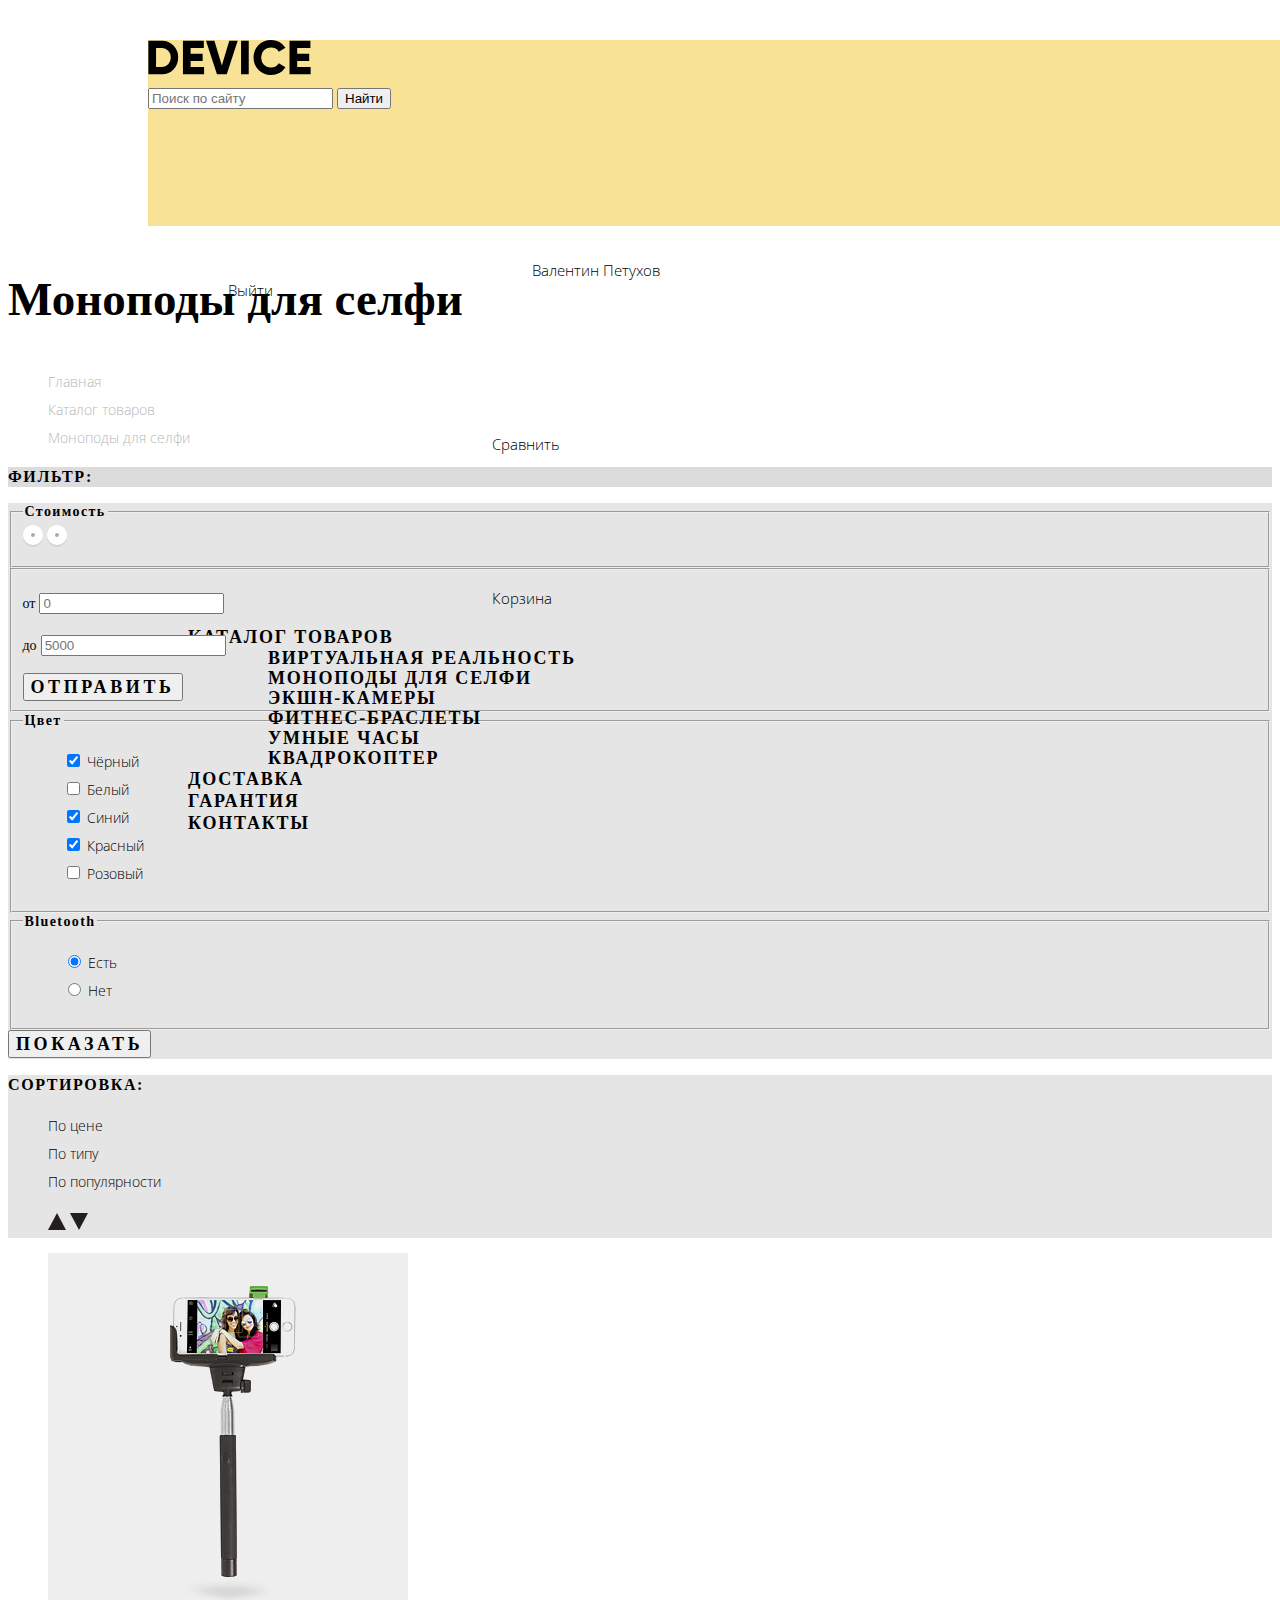
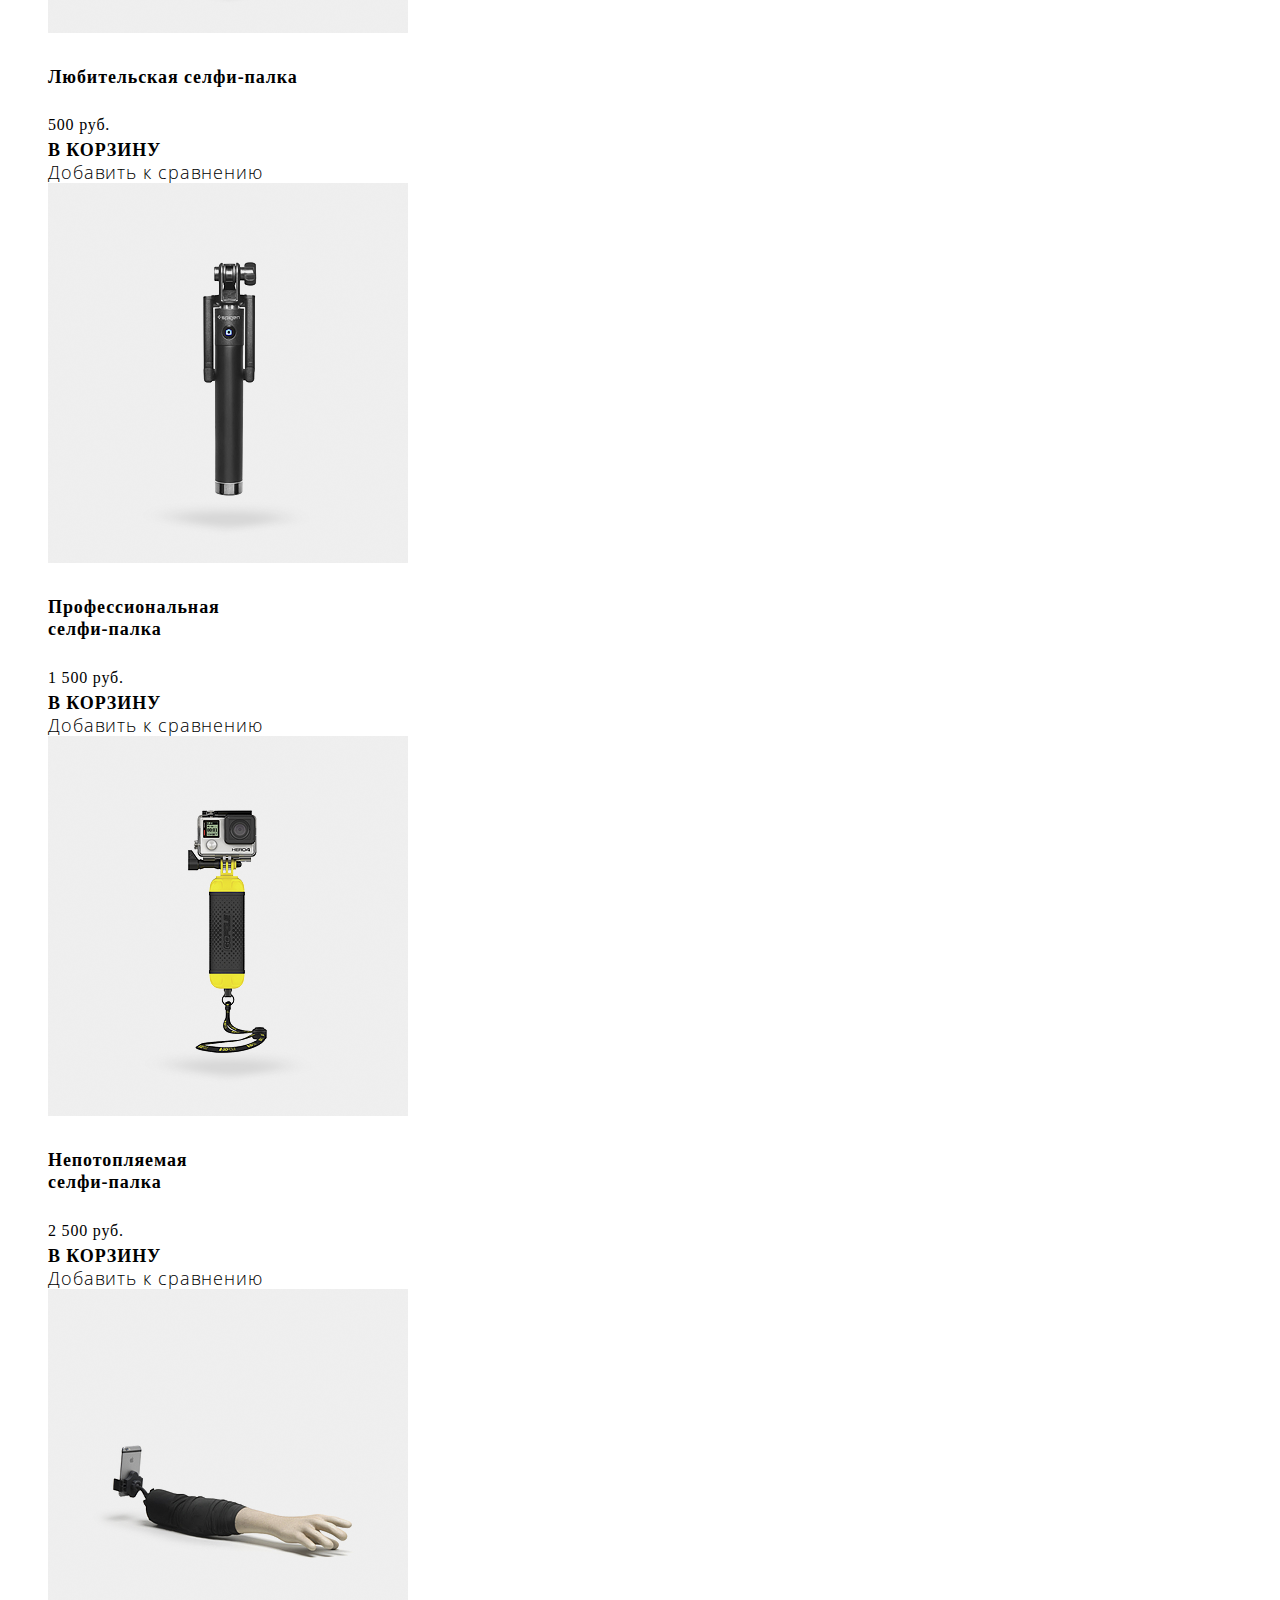
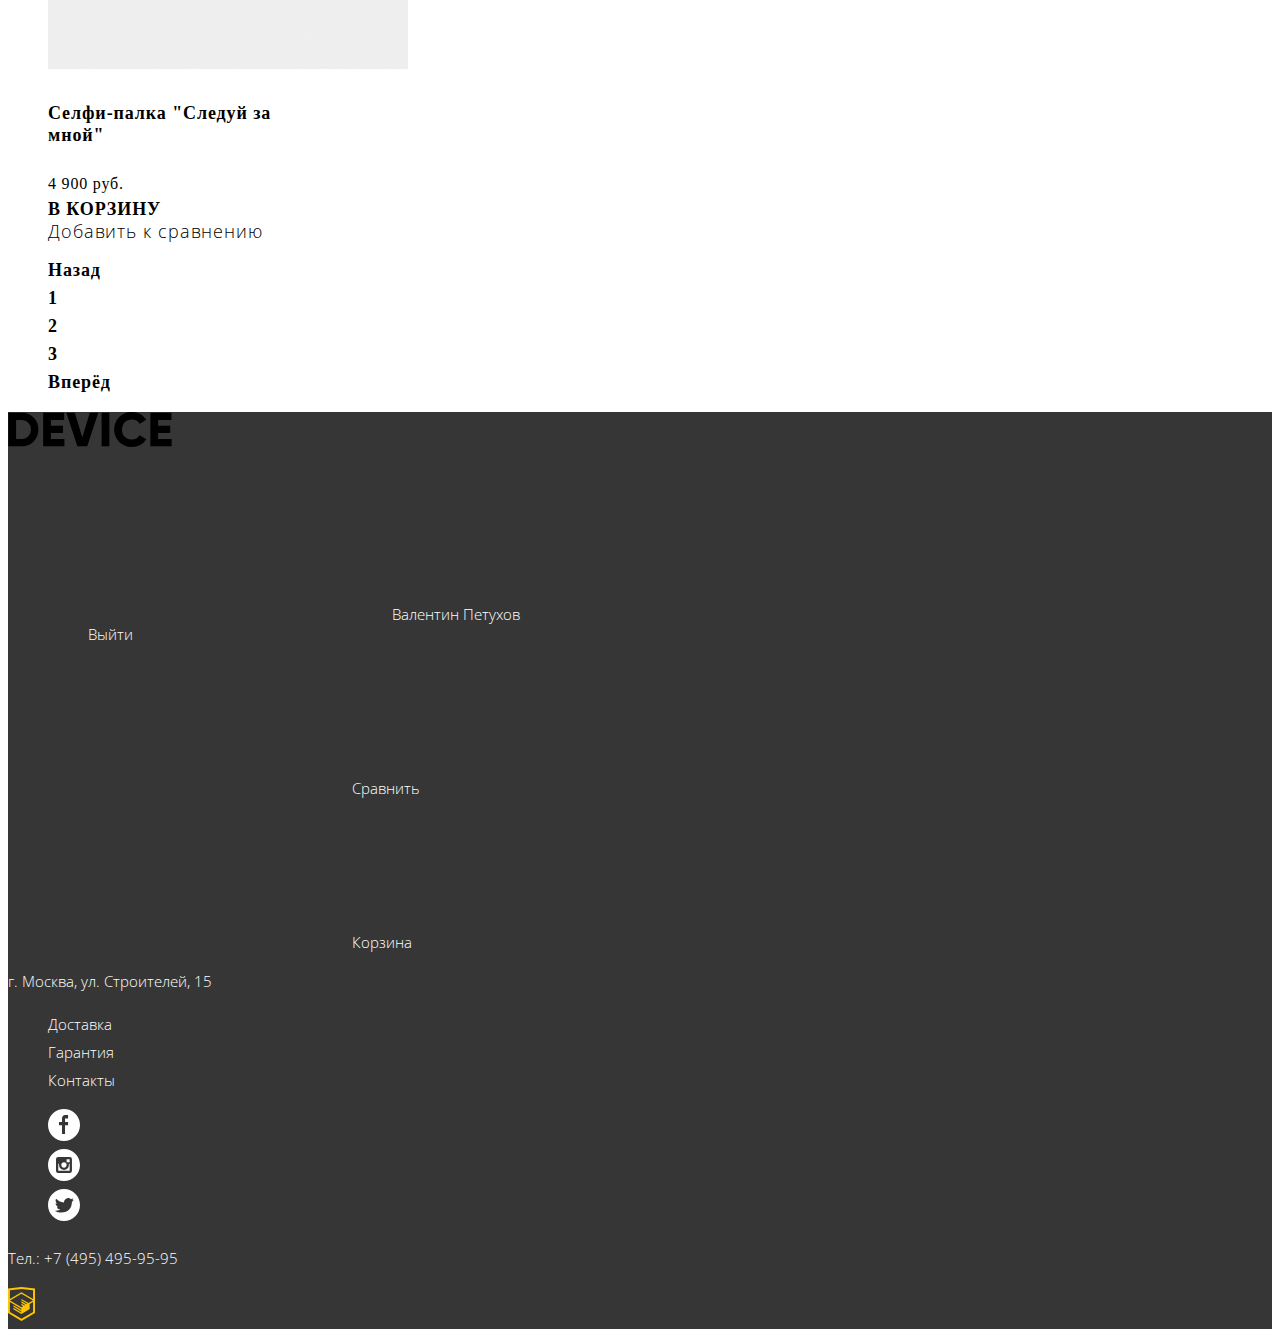
==== commit 6ef94c38: "Обновляют все файлы (на всякий случай)" ====
--- a/catalog.html
+++ b/catalog.html
@@ -16,71 +16,83 @@
       <section class="row-user-nav">
         <section class="nav-search">
           <form action="https://echo.htmlacademy.ru" method="get">
-            <!-- <img src="img/search.svg" width="16" height="16" alt="Значок поиска"> -->
             <input type="search" name="search" placeholder="Поиск по сайту">
-            <button type="submit"></button>
+            <button type="submit">Найти</button>
           </form>
         </section>
         <ul class="user-nav">
-          <li>
-            <ul class="login-user">
-              <li>
-                <!-- <img src="img/user.svg" width="13" height="14" alt="Значок пользователя"> -->
-                <a href="#">Валентин Петухов</a>
-              </li>
-              <li>
-                <a  class="nav-search" href="#">Выйти</a>
-              </li>
-            </ul>
-          </li>
-          <li>
-            <!-- <img src="img/compare.svg" width="14" height="14" alt="Значок сравнения"> -->
-            <a href="#">Сравнить</a>
-          </li>
-          <li>
-            <!-- <img src="img/cart.svg" width="10" height="10" alt="Значок корзины"> -->
-            <a href="#">Корзина</a>
-          </li>
-        </ul>
-    </section>
-    <nav class="main-nav">
-      <ul class="main-nav-list">
-        <li>
-          <!-- <img src="img/plus.svg" width="22" height="22" alt="Значок плюса"> -->
-          <a href="catalog.html">Каталог товаров</a>
-          <ul class="catalog-plus">
-            <li>
-              <ul>
-                <li><a href="#">Виртуальная реальность</a></li>
-                <li><a href="#">Моноподы для селфи</a></li>
-                <li><a href="#">Экшн-камеры</a></li>
-              </ul>
-            </li>
-            <li>
-              <ul>
-                <li><a href="#">Фитнес-браслеты</a></li>
-                <li><a href="#">Умные часы</a></li>
-              </ul>
-            </li>
-            <li>
-              <ul>
-                <li><a href="#">Квадрокоптер</a></li>
-              </ul>
-            </li>
-          </ul>
-        </li>  
-        <li>
-          <a href="#">Доставка</a>
-        </li>
-        <li>
-          <a href="#">Гарантия</a>
-        </li>
-        <li>
-          <a href="#contacts">Контакты</a>
-        </li>
-      </ul>
-    </nav>
-  </header>
+
+          <li class="login-user">
+            <ul class="login-user-nav">
+              <li class="user">
+                <a href="#">
+                  <svg class="icon-user">
+                    <use xlink:href="#user"></use>
+                  </svg>
+                  Валентин Петухов
+                </a>
+              </li>
+              <li class="exit">
+                <a href="#">Выйти</a>
+              </li>
+            </ul>
+          </li>
+          
+          <li class="compare">
+            <a href="#">
+              <svg class="icon-compare">
+                <use xlink:href="#compare"></use>
+              </svg>
+              Сравнить
+            </a>
+          </li>
+          <li class="cart">
+            <a href="#">
+              <svg class="icon-cart">
+                <use xlink:href="#cart"></use>
+              </svg>
+              Корзина
+            </a>
+          </li>
+        </ul>
+      </section>
+      <nav class="main-nav">
+        <ul class="main-nav-list">
+          <li class="catalog-link">
+            <a class="catalog" href="catalog.html">Каталог товаров</a>
+            <ul class="catalog-plus">
+              <li class="catalog-column">
+                <ul class="catalog-list">
+                  <li><a href="#">Виртуальная реальность</a></li>
+                  <li><a href="#">Моноподы для селфи</a></li>
+                  <li><a href="#">Экшн-камеры</a></li>
+                </ul>
+              </li>
+              <li class="catalog-column">
+                <ul class="catalog-list">
+                  <li><a href="#">Фитнес-браслеты</a></li>
+                  <li><a href="#">Умные часы</a></li>
+                </ul>
+              </li>
+              <li class="catalog-column">
+                <ul class="catalog-list">
+                  <li><a href="#">Квадрокоптер</a></li>
+                </ul>
+              </li>
+            </ul>
+          </li>  
+          <li class="delivery-link">
+            <a href="#">Доставка</a>
+          </li>
+          <li class="guarantee-link">
+            <a href="#">Гарантия</a>
+          </li>
+          <li class="contacts-link">
+            <a href="#contacts">Контакты</a>
+          </li>
+        </ul>
+      </nav>
+    </header>
 
     <main>
       <section class="heading">
@@ -89,11 +101,9 @@
           <li>
             <a href="index.html">Главная</a>
           </li>
-          <!-- <img src="nav-arrow.svg" width="12" height="12" alt="Указатель влево"> -->
           <li>
             <a href="catalog.html">Каталог товаров</a>
           </li>
-          <!-- <img src="nav-arrow.svg" width="12" height="12" alt="Указатель влево"> -->
           <li>
             <a>Моноподы для селфи</a>
           </li>
@@ -128,7 +138,7 @@
         <form class="filter-form" action="https://echo.htmlacademy.ru" method="get">
           <fieldset>
             <legend>Цвет</legend>
-            <ul>
+            <ul class="filter-list-up">
               <li>
                 <input type="checkbox" name="black" id="filter-black" checked>
                 <label for="filter-black">Чёрный</label>
@@ -158,7 +168,7 @@
           </fieldset>
           <fieldset>
             <legend>Bluetooth</legend>
-            <ul>
+            <ul class="filter-list-down">
               <li>
                 <input type="radio" name="bluetooth" value="yes" id="filter-yes" checked>
                 <label for="filter-yes">Есть</label>
@@ -177,7 +187,7 @@
 
       <section class="sorting">
         <h3>Сортировка:</h3>
-        <ul>
+        <ul class="sorting-list">
           <li>
             <a href="#">По цене</a>
           </li>
@@ -188,7 +198,7 @@
             <a href="#">По популярности</a>
           </li>
         </ul>
-        <ul>
+        <ul class="sorting-list">
           <li>
             <a href="#"><img src="img/icon-up-dir.svg" width="18" height="18" alt="Кнопка филтра по возрастанию"></a>
             <a href="#"><img src="img/icon-down-dir.svg" width="18" height="18" alt="Кнопка фильтра по убыванию"></a>
@@ -198,70 +208,112 @@
 
       <section class="result">
         <h3 class="visually-hidden">Подходящие товары</h3>
-        <ul>  
-          <li>
-            <article>
-              <img src="img/item-1-1.jpg" width="360" height="380" alt="Любительская селфи-палка">
-              <a href="#">
-                <h4>
-                  Любительская селфи-палка
-                </h4>
-              </a>
-              <span>
-                500 руб.
-              </span>
-              <a href="#" class="button-add-cart">В корзину</a>
-              <a href="#" class="button-add-compare">Добавить к сравнению</a>
+        <ul class="result-list">  
+          <li class="result-item">
+            <article class="result-card">
+              <img src="img/item-1-1.png" width="360" height="380" alt="Любительская селфи-палка">
+              <div class="result-text">
+                <a href="#">
+                  <h4>
+                    Любительская селфи-палка
+                  </h4>
+                </a>
+                <span>
+                  500 руб.
+                </span>
+              </div>
+              <section class="result-hover">
+                <div class="result-links">
+                  <div class="button-add-cart">
+                    <a href="#" class="button">В корзину</a>
+                  </div>
+                  <div class="button-add-compare">
+                    <a href="#">Добавить к сравнению</a>
+                  </div>
+                </div>
+              </section>
             </article>
           </li>
-          <li>
-            <article>
-              <img src="img/item-2-1.jpg" width="360" height="380" alt="Профессиональная селфи-палка">
-              <a href="#">
-                <h4>
-                  Профессиональная селфи-палка
-                </h4>
-              </a>
-              <span>
-                1 500 руб.
-              </span>
-              <a href="#" class="button-add-cart">В корзину</a>
-              <a href="#" class="button-add-compare">Добавить к сравнению</a>
+          <li class="result-item">
+            <article class="result-card">
+              <img src="img/item-2-1.png" width="360" height="380" alt="Профессиональная селфи-палка">
+              <div class="result-text">
+                <a href="#">
+                  <h4>
+                    Профессиональная<br>
+                    селфи-палка
+                  </h4>
+                </a>
+                <span>
+                  1 500 руб.
+                </span>
+              </div>
+              <section class="result-hover">
+                <div class="result-links">
+                  <div class="button-add-cart">
+                    <a href="#" class="button">В корзину</a>
+                  </div>
+                  <div class="button-add-compare">
+                    <a href="#">Добавить к сравнению</a>
+                  </div>
+                </div>
+              </section>
             </article>
           </li>
-          <li>
-            <article>
-              <img src="img/item-3-1.jpg" width="360" height="380" alt="Непотопляемая селфи-палка">
-              <a href="#">
-                <h4>
-                  Непотопляемая селфи-палка
-                </h4>
-              </a>
-              <span>
-                2 500 руб.
-              </span>
-              <a href="#" class="button-add-cart">В корзину</a>
-              <a href="#" class="button-add-compare">Добавить к сравнению</a>
+          <li class="result-item">
+            <article class="result-card">
+              <img src="img/item-3-1.png" width="360" height="380" alt="Непотопляемая селфи-палка">
+              <div class="result-text">
+                <a href="#">
+                  <h4>
+                    Непотопляемая<br>
+                    селфи-палка
+                  </h4>
+                </a>
+                <span>
+                  2 500 руб.
+                </span>
+              </div>
+              <section class="result-hover">
+                <div class="result-links">
+                  <div class="button-add-cart">
+                    <a href="#" class="button">В корзину</a>
+                  </div>
+                  <div class="button-add-compare">
+                    <a href="#">Добавить к сравнению</a>
+                  </div>
+                </div>
+              </section>
             </article>
           </li>
-          <li>
-            <article>
-              <img src="img/item-4-1.jpg" width="360" height="380" alt="Селфи-палка &quot;Следуй за мной&quot;">
-              <img src="img/Shape-2-1.svg" width="62" height="62" alt="Новинка">
-              <a href="#">
-                <h4>
-                  Селфи-палка &quot;Следуй за мной&quot;
-                </h4>
-              </a>
-              <span>
-                4 900 руб.
-              </span>
-              <a href="#" class="button-add-cart">В корзину</a>
-              <a href="#" class="button-add-compare">Добавить к сравнению</a>
+          <li class="result-item">
+            <article class="result-card result-card-new">
+              <img src="img/item-4-1.png" width="360" height="380" alt="Селфи-палка &quot;Следуй за мной&quot;">
+              <div class="result-text">
+                <a href="#">
+                  <h4>
+                    Селфи-палка &quot;Следуй за<br>
+                    мной&quot;
+                  </h4>
+                </a>
+                <span>
+                  4 900 руб.
+                </span>
+              </div>
+              <section class="result-hover">
+                <div class="result-links">
+                  <div class="button-add-cart">
+                    <a href="#" class="button">В корзину</a>
+                  </div>
+                  <div class="button-add-compare">
+                    <a href="#">Добавить к сравнению</a>
+                  </div>
+                </div>
+              </section>
             </article>
           </li>
         </ul>
-        <ul class="nav-panel">
+        <ul class="pagination">
           <li><a class="a-disabled" href="#">Назад</a></li>
           <li><a class="a-disabled" href="#">1</a></li>
           <li><a href="#">2</a></li>
@@ -271,49 +323,106 @@
       </section>
     </main>
 
-    <footer class="main-footer">
-      <div class="row-foot">
-        <img src="img/logo-device.svg" width="163" height="35" alt="Девайс">
-        <ul class="user-block-list">
-          <li>
-            <!-- <img src="img/user.svg" width="13" height="14" alt="Значок пользователя"> -->
-          
-          <a href="#">Валентин Петухов</a>
-          <a href="#">Выйти</a>
-
-        </li>
-        <li>
-          <!-- <img src="img/compare.svg" width="14" height="14" alt="Значок сравнения"> -->
-          <a href="#">Сравнить</a>
-        </li>
-        <li>
-          <!-- <img src="img/cart.svg" width="10" height="10" alt="Значок корзины"> -->
-          <a href="#">Корзина</a>
-        </li>
-      </ul>
-    </div>
-    <div class="row-foot">
-      <p class="main-footer-contacts"><a href="">г. Москва, ул. Строителей, 15</a></p>
-      <ul class="user-foot">
-        <li><a href="#">Доставка</a></li>
-        <li><a href="#">Гарантия</a></li>
-        <li><a href="#">Контакты</a></li>
-      </ul>
-      <p class="main-footer-contacts"><a href="tel:+74954959595">Тел.: +7 (495) 495-95-95</a></p>
-    </div>
-    <div class="row-foot">
-      <section>
-        <h2 class="visually-hidden">Device в социальных сетях</h2>
-        <ul class="socials">
-          <li><a href="#" title="Device в Фейсбуке"><img src="img/fb.svg" width="32" height="32" alt="Значок Facebook"></a></li>
-          <li><a href="#" title="Device в Инстаграме"><img src="img/instagram.svg" width="32" height="32" alt="Значок Instagram"></a></li>
-          <li><a href="#" title="Device в Твиттере"><img src="img/twitter.svg" width="32" height="32" alt="Значок Twitter"></a></li>
-        </ul>
-      </section>
-      <section class="HTML">
-        <a href="https://htmlacademy.ru/intensive/htmlcss" title="Сайт создан HTML Academy. Перейти на их страницу"><img src="img/logo-html.svg" width="27" height="34" alt="Логотип HTML Academy"></a>
-      </section>
-    </div>
-  </footer>
+    <footer class="main-footer-block">
+      <div class="main-footer">
+        <div class="footer-row-up">
+          <section class="footer-logo">
+            <a href="index.html">
+              <svg xmlns="http://www.w3.org/2000/svg" viewBox="0 0 164 35" width="164" height="35">
+                <path d="m0.35 0.7v33.6h13.532a15.723 15.723 0 0 0 11.72-4.824 16.464 16.464 0 0 0 4.712-11.976 16.465 16.465 0 0 0-4.712-11.976 15.723 15.723 0 0 0-11.72-4.824zm7.733 26.208v-18.819h5.8a8.648 8.648 0 0 1 6.5 2.568 9.412 9.412 0 0 1 2.489 6.84 9.41 9.41 0 0 1-2.489 6.84 8.646 8.646 0 0 1-6.5 2.568h-5.8zm34.8-5.952h12.082v-7.3h-12.086v-5.567h13.291v-7.389h-21.024v33.6h21.265v-7.392h-13.532v-5.952zm36.343 13.344 11.019-33.6h-8.458l-7.491 24.72-7.491-24.72h-8.457l11.019 33.6zm14.4 0h7.733v-33.6h-7.733zm38.615-1.416a15.514 15.514 0 0 0 6.041-5.688l-6.67-3.84a7.488 7.488 0 0 1-3.165 3.024 9.874 9.874 0 0 1-4.664 1.1 9.594 9.594 0 0 1-7.177-2.736 9.907 9.907 0 0 1-2.682-7.248 9.908 9.908 0 0 1 2.682-7.248 9.594 9.594 0 0 1 7.177-2.736 9.914 9.914 0 0 1 4.64 1.08 7.6 7.6 0 0 1 3.189 3.048l6.67-3.84a15.881 15.881 0 0 0-6.09-5.688 17.419 17.419 0 0 0-8.409-2.088 17.12 17.12 0 0 0-17.592 17.472 17.12 17.12 0 0 0 17.589 17.476 17.519 17.519 0 0 0 8.458-2.088zm17.881-11.928h12.082v-7.3h-12.085v-5.567h13.29v-7.389h-21.022v33.6h21.264v-7.392h-13.532v-5.952z"/>
+              </svg>
+            </a>
+          </section>
+          <section class="user-block">
+            <ul class="user-block-list">
+
+              <li class="footer-login-user">
+                <ul class="footer-user-nav">
+                  <li class="footer-user">
+                    <a href="#">
+                      <svg class="icon-user">
+                        <use xlink:href="#user"></use>
+                      </svg>
+                      Валентин Петухов
+                    </a>
+                  </li>
+                  <li class="footer-exit">
+                    <a href="#">Выйти</a>
+                  </li>
+                </ul>
+              </li>
+
+              <li class="footer-compare">
+                <svg class="icon-compare">
+                  <use xlink:href="#compare"></use>
+                </svg>
+                <a href="#">Сравнить</a>
+              </li>
+              <li class="footer-cart">
+                <svg class="icon-cart">
+                  <use xlink:href="#cart"></use>
+                </svg>
+                <a href="#">Корзина</a>
+              </li>
+            </ul>
+          </section>
+        </div>
+        <div class="footer-row-down">
+          <section class="footer-column">
+            <p class="main-footer-contacts-left"><a href="">г. Москва, ул. Строителей, 15</a></p>
+          </section>
+          <section class="footer-column">
+            <ul class="user-footer">
+              <li><a href="#">Доставка</a></li>
+              <li><a href="#">Гарантия</a></li>
+              <li><a href="#">Контакты</a></li>
+            </ul>
+            <section class="socials">
+              <h2 class="visually-hidden">Device в социальных сетях</h2>
+              <ul class="social-list">
+                <li class="social-item"><a href="#" title="Device в Фейсбуке"><img src="img/fb.svg" width="32" height="32" alt="Значок Facebook"></a></li>
+                <li class="social-item"><a href="#" title="Device в Инстаграме"><img src="img/instagram.svg" width="32" height="32" alt="Значок Instagram"></a></li>
+                <li class="social-item"><a href="#" title="Device в Твиттере"><img src="img/twitter.svg" width="32" height="32" alt="Значок Twitter"></a></li>
+              </ul>
+            </section>
+          </section>
+          <section class="footer-column">
+            <p class="main-footer-contacts-right"><a href="tel:+74954959595">Тел.: +7 (495) 495-95-95</a></p>
+            <section class="HTML">
+              <a href="https://htmlacademy.ru/intensive/htmlcss" title="Сайт создан HTML Academy. Перейти на их страницу"><img src="img/logo-html.svg" width="27" height="34" alt="Логотип HTML Academy"></a>
+            </section>
+          </section>
+        </div>
+      </div>
+    </footer>
   </body>
-</html>+</html>
+
+<!--
+
+<svg width="0" height="0" class="hidden">
+  <symbol viewBox="0 0 13 14" fill="none" xmlns="http://www.w3.org/2000/svg" id="user">
+    <path d="M6.5 2.333c1.197 0 2.167 1.044 2.167 2.334C8.667 5.956 7.697 7 6.5 7 5.303 7 4.333 5.956 4.333 4.667c0-1.29.97-2.334 2.167-2.334zm0 9.334s4.333 0 4.333-1.167c0-1.4-2.112-2.917-4.333-2.917-2.22 0-4.333 1.517-4.333 2.917 0 1.167 4.333 1.167 4.333 1.167z"
+      fill="#000"></path>
+  </symbol>
+  <symbol viewBox="0 0 10 10" fill="none" xmlns="http://www.w3.org/2000/svg" id="compare">
+    <path d="M.917 3.367h1.75v5.716H.917V3.367zM4.183.917h1.634v8.166H4.183V.917zM7.45 5.583h1.633v3.5H7.45v-3.5z" fill="#000"></path>
+  </symbol>
+  <symbol viewBox="0 0 10 10" fill="none" xmlns="http://www.w3.org/2000/svg" id="cart">
+    <path d="M9.862 2.522a.358.358 0 0 0-.273-.129H7.658V3.42c0 .471-.404.855-.901.855s-.901-.384-.901-.855V2.393H4.054V3.42c0 .471-.404.855-.9.855-.498 0-.902-.384-.902-.855V2.393H.321a.358.358 0 0 0-.273.129.397.397 0 0 0-.09.3l.648 5.963C.618 9.457 1.142 10 1.784 10h6.342c.642 0 1.166-.543 1.178-1.215l.649-5.964a.398.398 0 0 0-.09-.3z"
+      fill="#231F20"></path>
+    <path d="M3.153 3.76c.2 0 .36-.153.36-.341v-1.88c0-.528.562-.855 1.082-.855h.9c.548 0 .902.335.902.854v1.88c0 .19.161.343.36.343.199 0 .36-.154.36-.342v-1.88C7.117.646 6.435 0 5.496 0h-.901C3.6 0 2.793.69 2.793 1.538v1.88c0 .19.162.343.36.343z"
+      fill="#231F20"></path>
+  </symbol>
+</svg>
+<svg class="icon-user">
+  <use xlink:href="#user"></use>
+</svg>
+<svg class="icon-compare">
+  <use xlink:href="#compare"></use>
+</svg>
+<svg class="icon-cart">
+  <use xlink:href="#cart"></use>
+</svg>
+
+-->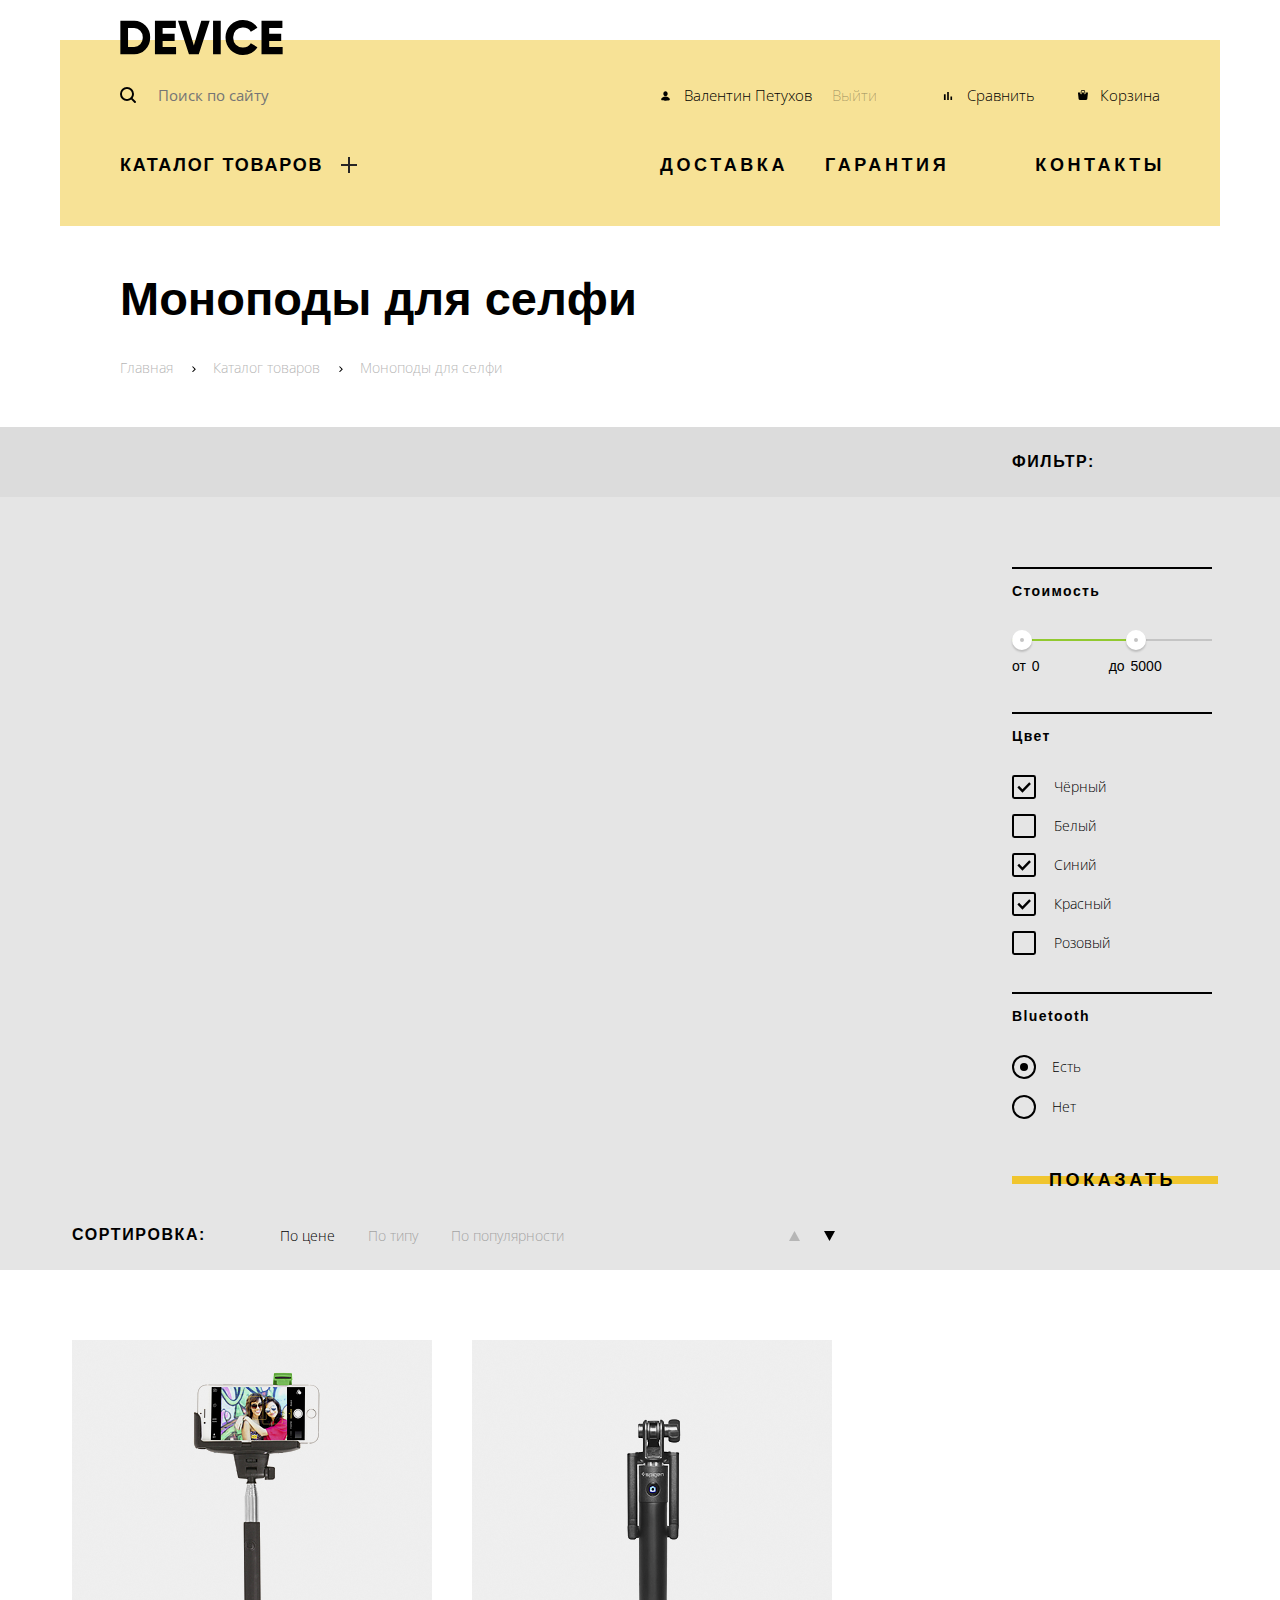
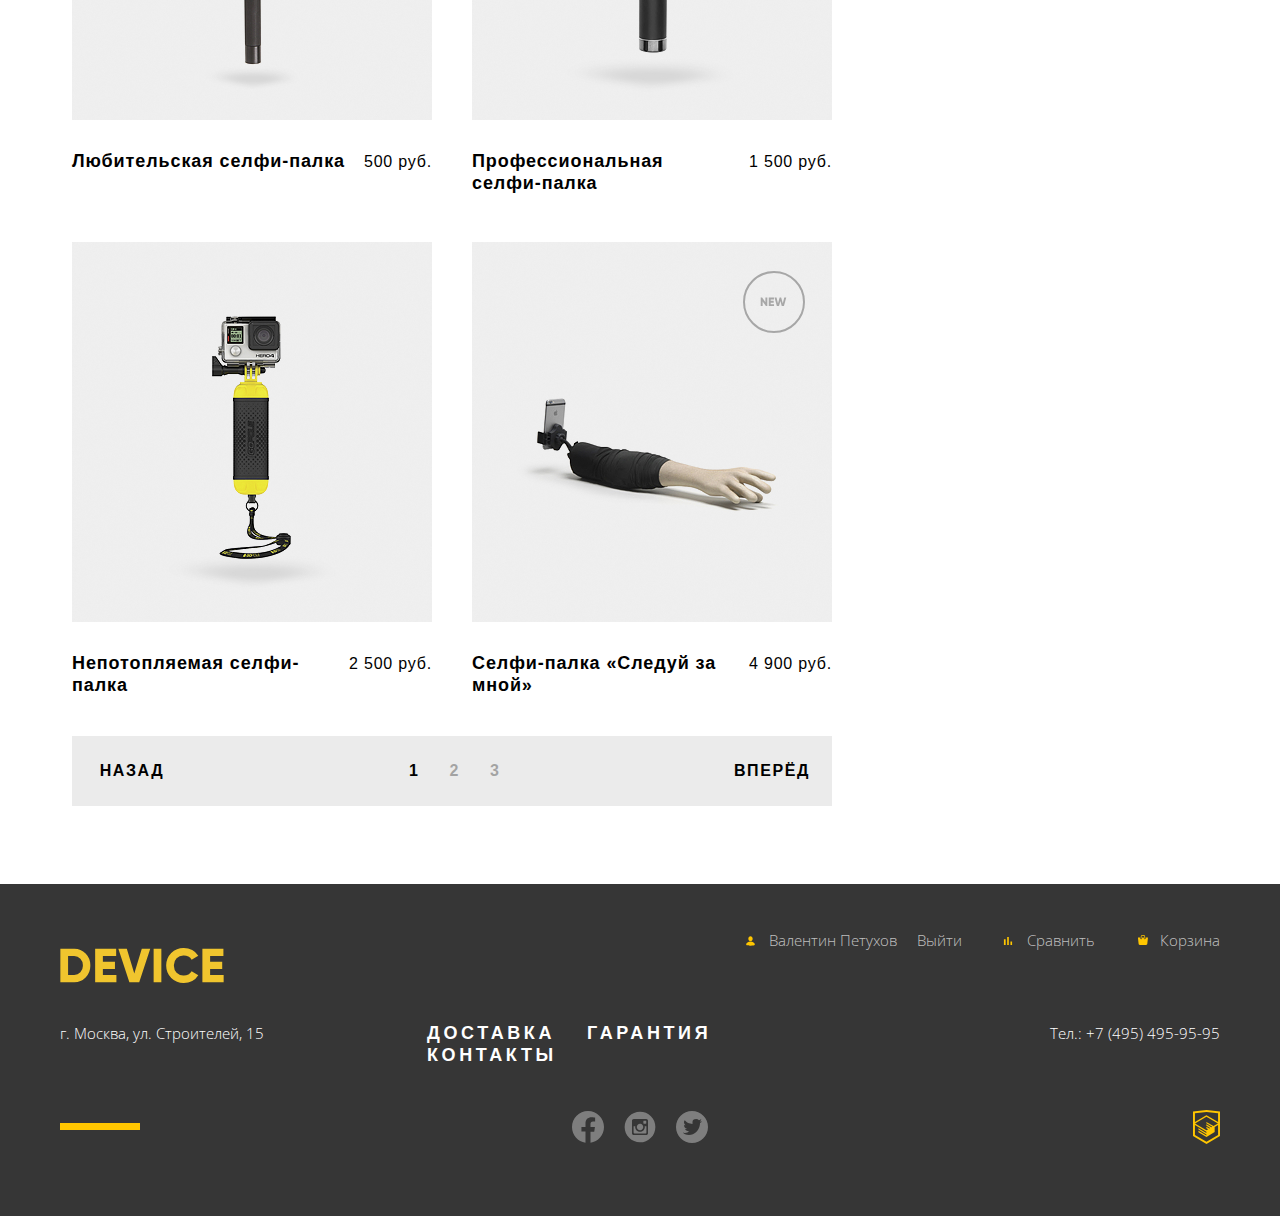
==== commit a7a0f713: "Обновляет файлы" ====
--- a/catalog.html
+++ b/catalog.html
@@ -1,428 +1,450 @@
 <!DOCTYPE html>
 <html class="page" lang="ru">
-  <head>
-    <meta charset="utf-8">
-    <title>HTML Academy: Девайс</title>
-    <link rel="stylesheet" href="https://fonts.googleapis.com/css2?family=Open+Sans:wght@300;400&display=swap">
-    <link href="css/normalize.css" rel="stylesheet">
-    <link href="css/style.css" rel="stylesheet">
-  </head>
-  <body class="page-body">
-    <header class="main-header">
-      <h1 class="visually-hidden">Главная страница интернет-магазина</h1>
-      <section class="logo-header">
-        <a href="index.html"><img src="img/logo-device.svg" width="163" height="35" alt="Девайс"></a>
+<head>
+  <meta charset="utf-8">
+  <title>HTML Academy: Девайс</title>
+  <link rel="stylesheet" href="https://fonts.googleapis.com/css2?family=Open+Sans:wght@300;400&display=swap">
+  <link href="css/normalize.css" rel="stylesheet">
+  <link href="css/style.css" rel="stylesheet">
+</head>
+<body class="page-body">
+  <header class="main-header">
+    <h1 class="visually-hidden">Главная страница интернет-магазина</h1>
+    <section class="logo-header">
+      <a href="index.html"><img src="img/logo-device.svg" width="163" height="35" alt="Девайс"></a>
+    </section>
+    <section class="row-user-nav">
+      <section class="nav-search">
+        <form action="https://echo.htmlacademy.ru" method="get">
+          <input type="search" name="search" placeholder="Поиск по сайту">
+          <button type="submit">Найти</button>
+        </form>
       </section>
-      <section class="row-user-nav">
-        <section class="nav-search">
-          <form action="https://echo.htmlacademy.ru" method="get">
-            <input type="search" name="search" placeholder="Поиск по сайту">
-            <button type="submit">Найти</button>
+      <ul class="user-nav">
+        <li class="login-user">
+          <ul class="login-user-nav">
+            <li class="user">
+              <a href="#">
+                <svg class="icon-user">
+                  <use xlink:href="#user"></use>
+                </svg>
+                Валентин Петухов
+              </a>
+            </li>
+            <li class="exit">
+              <a href="#">Выйти</a>
+            </li>
+          </ul>
+        </li>
+        <li class="compare">
+          <a href="#">
+            <svg class="icon-compare">
+              <use xlink:href="#compare"></use>
+            </svg>
+            Сравнить
+          </a>
+        </li>
+        <li class="cart">
+          <a href="#">
+            <svg class="icon-cart">
+              <use xlink:href="#cart"></use>
+            </svg>
+            Корзина
+          </a>
+        </li>
+      </ul>
+    </section>
+    <nav class="main-nav">
+      <ul class="main-nav-list">
+        <li class="catalog-link main-nav-item">
+          <a href="catalog.html" class="catalog">Каталог товаров</a>
+          <ul class="catalog-plus">
+            <li class="catalog-column">
+              <ul class="catalog-list">
+                <li><a href="#">Виртуальная реальность</a></li>
+                <li><a href="#">Моноподы для селфи</a></li>
+                <li><a href="#">Экшн-камеры</a></li>
+              </ul>
+            </li>
+            <li class="catalog-column">
+              <ul class="catalog-list">
+                <li><a href="#">Фитнес-браслеты</a></li>
+                <li><a href="#">Умные часы</a></li>
+              </ul>
+            </li>
+            <li class="catalog-column">
+              <ul class="catalog-list">
+                <li><a href="#">Квадрокоптер</a></li>
+              </ul>
+            </li>
+          </ul>
+        </li>
+        <li class="delivery-link main-nav-item">
+          <a href="#">Доставка</a>
+        </li>
+        <li class="guarantee-link main-nav-item">
+          <a href="#">Гарантия</a>
+        </li>
+        <li class="contacts-link main-nav-item">
+          <a href="#contacts">Контакты</a>
+        </li>
+      </ul>
+    </nav>
+  </header>
+  <main>
+    <section class="heading">
+      <h2>Моноподы для селфи</h2>
+      <ul class="heading-nav">
+        <li>
+          <a href="index.html">Главная</a>
+        </li>
+        <li>
+          <a href="catalog.html">Каталог товаров</a>
+        </li>
+        <li>
+          <a>Моноподы для селфи</a>
+        </li>
+      </ul>
+    </section>
+    <div class="filter-back">
+      <div class="filter-front">
+        <section class="filter">
+          <h3>
+            <span>
+              Фильтр:
+            </span>
+          </h3>
+          <form class="filter-form filter-price" action="https://echo.htmlacademy.ru" method="get">
+            <fieldset class="filter-item">
+              <legend>Стоимость</legend>
+              <div class="range-filter">
+                <div class="range-controls">
+                  <div class="scale">
+                    <div class="bar"></div>
+                  </div>
+                  <div class="toggle toggle-min" tabindex="0"></div>
+                  <div class="toggle toggle-max" tabindex="0"></div>
+                </div>
+                <div class="price-controls">
+                  <label class="min-price">
+                    от <input type="text" name="min-price" value="0">
+                  </label>
+                  <label class="max-price">
+                    до <input type="text" name="max-price" value="5000">
+                  </label>
+                </div>
+              </div>
+            </fieldset>
+            <fieldset class="filter-item">
+              <legend>Цвет</legend>
+              <ul class="filter-list-up">
+                <li class="filter-option filter-checkbox">
+                  <input class="visually-hidden filter-input-checkbox filter-input" type="checkbox" name="black"
+                    id="filter-black" checked>
+                  <label for="filter-black">Чёрный</label>
+                </li>
+                <li class="filter-option filter-checkbox">
+                  <input class="visually-hidden filter-input-checkbox filter-input" type="checkbox" name="white"
+                    id="filter-white">
+                  <label for="filter-white">Белый</label>
+                </li>
+                <li class="filter-option filter-checkbox">
+                  <input class="visually-hidden filter-input-checkbox filter-input" type="checkbox" name="blue"
+                    id="filter-blue" checked>
+                  <label for="filter-blue">Синий</label>
+                </li>
+                <li class="filter-option filter-checkbox">
+                  <input class="visually-hidden filter-input-checkbox filter-input" type="checkbox" name="red"
+                    id="filter-red" checked>
+                  <label for="filter-red">Красный</label>
+                </li>
+                <li class="filter-option filter-checkbox">
+                  <input class="visually-hidden filter-input-checkbox filter-input" type="checkbox" name="pink"
+                    id="filter-pink">
+                  <label for="filter-pink">Розовый</label>
+                </li>
+              </ul>
+            </fieldset>
+            <fieldset class="filter-item filter-bluetooth">
+              <legend>Bluetooth</legend>
+              <ul class="filter-list-down">
+                <li class="filter-option filter-radio">
+                  <input class="visually-hidden filter-input-radio filter-input" type="radio" name="bluetooth"
+                    value="yes" id="filter-yes" checked>
+                  <label for="filter-yes">Есть</label>
+                </li>
+                <li class="filter-option filter-radio">
+                  <input class="visually-hidden filter-input-radio filter-input" type="radio" name="bluetooth"
+                    value="no" id="filter-no">
+                  <label for="filter-no">Нет</label>
+                </li>
+              </ul>
+            </fieldset>
+            <button class="button show-result" type="submit">
+              <span>
+                Показать
+              </span>
+            </button>
           </form>
         </section>
-        <ul class="user-nav">
+        <div class="result-column">
+          <section class="sorting">
+            <h3>Сортировка:</h3>
+            <ul class="sorting-list">
+              <li class="sorting-item checked-sorting">
+                <a href="#">По цене</a>
+              </li>
+              <li class="sorting-item">
+                <a href="#">По типу</a>
+              </li>
+              <li class="sorting-item">
+                <a href="#">По популярности</a>
+              </li>
+            </ul>
+            <div class="sorting-list-nav">
+              <a class="sorting-button sorting-button-up sorting-button-choosen" href="#"><img src="img/icon-up-dir.svg"
+                  width="11" height="10" alt="Кнопка филтра по возрастанию"></a>
+              <a class="sorting-button sorting-button-down" href="#"><img src="img/icon-down-dir.svg" width="11"
+                  height="10" alt="Кнопка фильтра по убыванию"></a>
+            </div>
+          </section>
+          <section class="result">
+            <h3 class="visually-hidden">Подходящие товары</h3>
+            <ul class="result-list">
+              <li class="result-item">
+                <article class="result-card">
+                  <img src="img/item-1-1.jpg" width="360" height="380" alt="Любительская селфи-палка">
+                  <div class="result-text">
+                    <a href="#">
+                      <h4>
+                        Любительская селфи-палка
+                      </h4>
+                    </a>
+                    <span>
+                      500 руб.
+                    </span>
+                  </div>
+                  <section class="result-hover">
+                    <div class="result-links">
+                      <div class="button-add-cart">
+                        <a href="#" class="button">
+                          <span>
+                            В корзину
+                          </span>
+                        </a>
+                      </div>
+                      <div class="button-add-compare">
+                        <a href="#">Добавить к сравнению</a>
+                      </div>
+                    </div>
+                  </section>
+                </article>
+              </li>
+              <li class="result-item">
+                <article class="result-card">
+                  <img src="img/item-2-1.jpg" width="360" height="380" alt="Профессиональная селфи-палка">
+                  <div class="result-text">
+                    <a href="#">
+                      <h4>
+                        Профессиональная<br>
+                        селфи-палка
+                      </h4>
+                    </a>
+                    <span>
+                      1 500 руб.
+                    </span>
+                  </div>
+                  <section class="result-hover">
+                    <div class="result-links">
+                      <div class="button-add-cart">
+                        <a href="#" class="button">
+                          <span>
+                            В корзину
+                          </span>
+                        </a>
+                      </div>
+                      <div class="button-add-compare">
+                        <a href="#">Добавить к сравнению</a>
+                      </div>
+                    </div>
+                  </section>
+                </article>
+              </li>
+              <li class="result-item">
+                <article class="result-card">
+                  <img src="img/item-3-1.jpg" width="360" height="380" alt="Непотопляемая селфи-палка">
+                  <div class="result-text">
+                    <a href="#">
+                      <h4>
+                        Непотопляемая селфи-палка
+                      </h4>
+                    </a>
+                    <span>
+                      2 500 руб.
+                    </span>
+                  </div>
+                  <section class="result-hover">
+                    <div class="result-links">
+                      <div class="button-add-cart">
+                        <a href="#" class="button">
+                          <span>
+                            В корзину
+                          </span>
+                        </a>
+                      </div>
+                      <div class="button-add-compare">
+                        <a href="#">Добавить к сравнению</a>
+                      </div>
+                    </div>
+                  </section>
+                </article>
+              </li>
+              <li class="result-item">
+                <article class="result-card result-card-new">
+                  <img src="img/item-4-1.jpg" width="360" height="380" alt="Селфи-палка &quot;Следуй за мной&quot;">
+                  <div class="result-text">
+                    <a href="#">
+                      <h4>
+                        Селфи-палка &laquo;Следуй за<br>
+                        мной&raquo;
+                      </h4>
+                    </a>
+                    <span>
+                      4 900 руб.
+                    </span>
+                  </div>
+                  <section class="result-hover">
+                    <div class="result-links">
+                      <div class="button-add-cart">
+                        <a href="#" class="button">
+                          <span>
+                            В корзину
+                          </span>
+                        </a>
+                      </div>
+                      <div class="button-add-compare">
+                        <a href="#">Добавить к сравнению</a>
+                      </div>
+                    </div>
+                  </section>
+                </article>
+              </li>
+            </ul>
+            <ul class="pagination">
+              <li>
+                <div class="pagination-direction">
+                  <a href="#">Назад</a>
+                </div>
+              </li>
+              <li><a class="pagination-page pagination-choosen" href="#">1</a></li>
+              <li><a class="pagination-page" href="#">2</a></li>
+              <li><a class="pagination-page" href="#">3</a></li>
+              <li>
+                <div class="pagination-direction">
+                  <a href="#">Вперёд</a>
+                </div>
+              </li>
+            </ul>
+          </section>
+        </div>
+      </div>
+    </div>
+  </main>
+  <footer class="main-footer-block">
+    <div class="main-footer">
+      <div class="footer-row-up">
+        <section class="footer-logo">
+          <a href="index.html">
+            <svg xmlns="http://www.w3.org/2000/svg" viewBox="0 0 164 35" width="164" height="35">
+              <path
+                d="m0.35 0.7v33.6h13.532a15.723 15.723 0 0 0 11.72-4.824 16.464 16.464 0 0 0 4.712-11.976 16.465 16.465 0 0 0-4.712-11.976 15.723 15.723 0 0 0-11.72-4.824zm7.733 26.208v-18.819h5.8a8.648 8.648 0 0 1 6.5 2.568 9.412 9.412 0 0 1 2.489 6.84 9.41 9.41 0 0 1-2.489 6.84 8.646 8.646 0 0 1-6.5 2.568h-5.8zm34.8-5.952h12.082v-7.3h-12.086v-5.567h13.291v-7.389h-21.024v33.6h21.265v-7.392h-13.532v-5.952zm36.343 13.344 11.019-33.6h-8.458l-7.491 24.72-7.491-24.72h-8.457l11.019 33.6zm14.4 0h7.733v-33.6h-7.733zm38.615-1.416a15.514 15.514 0 0 0 6.041-5.688l-6.67-3.84a7.488 7.488 0 0 1-3.165 3.024 9.874 9.874 0 0 1-4.664 1.1 9.594 9.594 0 0 1-7.177-2.736 9.907 9.907 0 0 1-2.682-7.248 9.908 9.908 0 0 1 2.682-7.248 9.594 9.594 0 0 1 7.177-2.736 9.914 9.914 0 0 1 4.64 1.08 7.6 7.6 0 0 1 3.189 3.048l6.67-3.84a15.881 15.881 0 0 0-6.09-5.688 17.419 17.419 0 0 0-8.409-2.088 17.12 17.12 0 0 0-17.592 17.472 17.12 17.12 0 0 0 17.589 17.476 17.519 17.519 0 0 0 8.458-2.088zm17.881-11.928h12.082v-7.3h-12.085v-5.567h13.29v-7.389h-21.022v33.6h21.264v-7.392h-13.532v-5.952z" />
+            </svg>
+          </a>
+        </section>
+        <section class="user-block">
+          <ul class="user-block-list">
 
-          <li class="login-user">
-            <ul class="login-user-nav">
-              <li class="user">
-                <a href="#">
-                  <svg class="icon-user">
-                    <use xlink:href="#user"></use>
-                  </svg>
-                  Валентин Петухов
-                </a>
-              </li>
-              <li class="exit">
-                <a href="#">Выйти</a>
-              </li>
-            </ul>
-          </li>
-          
-          <li class="compare">
-            <a href="#">
+            <li class="footer-login-user">
+              <ul class="footer-user-nav">
+                <li class="footer-user">
+                  <a href="#">
+                    <svg class="icon-user">
+                      <use xlink:href="#user"></use>
+                    </svg>
+                    Валентин Петухов
+                  </a>
+                </li>
+                <li class="footer-exit">
+                  <a href="#">Выйти</a>
+                </li>
+              </ul>
+            </li>
+            <li class="footer-compare">
               <svg class="icon-compare">
                 <use xlink:href="#compare"></use>
               </svg>
-              Сравнить
-            </a>
-          </li>
-          <li class="cart">
-            <a href="#">
+              <a href="#">Сравнить</a>
+            </li>
+            <li class="footer-cart">
               <svg class="icon-cart">
                 <use xlink:href="#cart"></use>
               </svg>
-              Корзина
-            </a>
-          </li>
-        </ul>
-      </section>
-      <nav class="main-nav">
-        <ul class="main-nav-list">
-          <li class="catalog-link">
-            <a class="catalog" href="catalog.html">Каталог товаров</a>
-            <ul class="catalog-plus">
-              <li class="catalog-column">
-                <ul class="catalog-list">
-                  <li><a href="#">Виртуальная реальность</a></li>
-                  <li><a href="#">Моноподы для селфи</a></li>
-                  <li><a href="#">Экшн-камеры</a></li>
-                </ul>
-              </li>
-              <li class="catalog-column">
-                <ul class="catalog-list">
-                  <li><a href="#">Фитнес-браслеты</a></li>
-                  <li><a href="#">Умные часы</a></li>
-                </ul>
-              </li>
-              <li class="catalog-column">
-                <ul class="catalog-list">
-                  <li><a href="#">Квадрокоптер</a></li>
-                </ul>
-              </li>
-            </ul>
-          </li>  
-          <li class="delivery-link">
-            <a href="#">Доставка</a>
-          </li>
-          <li class="guarantee-link">
-            <a href="#">Гарантия</a>
-          </li>
-          <li class="contacts-link">
-            <a href="#contacts">Контакты</a>
-          </li>
-        </ul>
-      </nav>
-    </header>
-
-    <main>
-      <section class="heading">
-        <h2>Моноподы для селфи</h2>
-        <ul class="heading-nav">
-          <li>
-            <a href="index.html">Главная</a>
-          </li>
-          <li>
-            <a href="catalog.html">Каталог товаров</a>
-          </li>
-          <li>
-            <a>Моноподы для селфи</a>
-          </li>
-        </ul>
-      </section>
-      <section class="filter">
-        <h3>
-          Фильтр:
-        </h3>
-        <form class="filter-form" action="https://echo.htmlacademy.ru" method="get">
-          <fieldset>
-            <legend>Стоимость</legend>
-            <!-- Тут диапозон цен -->
-            <img src="img/filter-button.svg" width="20" height="20" alt="Ползунок наименьшей суммы">
-            <img src="img/filter-button.svg" width="20" height="20" alt="Ползунок наибольшей суммы">
-          </fieldset>
-        </form>
-        <form class="filter-form" action="https://echo.htmlacademy.ru" method="post">
-          <fieldset>
-            <legend class="visually-hidden">Значения</legend>
-            <p class="price">
-              <label for="appointment-from">от</label>
-              <input id="appointment-from" type="text" name="price" placeholder="0">
-            </p>
-            <p class="price">
-              <label for="appointment-before">до</label>
-              <input id="appointment-before" type="text" name="price" placeholder="5000">
-            </p>
-            <button type="submit">Отправить</button>
-          </fieldset>
-        </form>
-        <form class="filter-form" action="https://echo.htmlacademy.ru" method="get">
-          <fieldset>
-            <legend>Цвет</legend>
-            <ul class="filter-list-up">
-              <li>
-                <input type="checkbox" name="black" id="filter-black" checked>
-                <label for="filter-black">Чёрный</label>
-                <!-- <img src="checkbox-on.svg" width="24" height="24" alt="Отмеченный цвет"> -->
-              </li>
-              <li>
-                <input type="checkbox" name="white" id="filter-white">
-                <label for="filter-white">Белый</label>
-                <!-- <img src="checkbox-off.svg" width="24" height="24" alt="Неотмеченный цвет"> -->
-              </li>
-              <li>
-                <input type="checkbox" name="blue" id="filter-blue" checked>
-                <label for="filter-blue">Синий</label>
-                <!-- <img src="checkbox-on.svg" width="24" height="24" alt="Отмеченный цвет"> -->
-              </li>
-              <li>
-                <input type="checkbox" name="red" id="filter-red" checked>
-                <label for="filter-red">Красный</label>
-                <!-- <img src="checkbox-on.svg" width="24" height="24" alt="Отмеченный цвет"> -->
-              </li>
-              <li>
-                <input type="checkbox" name="pink" id="filter-pink">
-                <label for="filter-pink">Розовый</label>
-                <!-- <img src="checkbox-off.svg" width="24" height="24" alt="Неотмеченный цвет"> -->
-              </li>
-            </ul>
-          </fieldset>
-          <fieldset>
-            <legend>Bluetooth</legend>
-            <ul class="filter-list-down">
-              <li>
-                <input type="radio" name="bluetooth" value="yes" id="filter-yes" checked>
-                <label for="filter-yes">Есть</label>
-                <!-- <img src="radio-on.svg" width="24" height="24" alt="Выбранный вариант Есть"> -->
-              </li>
-              <li>
-                <input type="radio" name="bluetooth" value="no" id="filter-no">
-                <label for="filter-no">Нет</label>
-                <!-- <img src="radio-off.svg" width="24" height="24" alt="Невыбранный вариант Нет"> -->
-              </li>
-            </ul>
-          </fieldset>
-          <button type="submit">Показать</button>
-        </form>
-      </section>
-
-      <section class="sorting">
-        <h3>Сортировка:</h3>
-        <ul class="sorting-list">
-          <li>
-            <a href="#">По цене</a>
-          </li>
-          <li>
-            <a href="#">По типу</a>
-          </li>
-          <li>
-            <a href="#">По популярности</a>
-          </li>
-        </ul>
-        <ul class="sorting-list">
-          <li>
-            <a href="#"><img src="img/icon-up-dir.svg" width="18" height="18" alt="Кнопка филтра по возрастанию"></a>
-            <a href="#"><img src="img/icon-down-dir.svg" width="18" height="18" alt="Кнопка фильтра по убыванию"></a>
-          </li>
-        </ul>
-      </section>
-
-      <section class="result">
-        <h3 class="visually-hidden">Подходящие товары</h3>
-        <ul class="result-list">  
-          <li class="result-item">
-            <article class="result-card">
-              <img src="img/item-1-1.png" width="360" height="380" alt="Любительская селфи-палка">
-              <div class="result-text">
-                <a href="#">
-                  <h4>
-                    Любительская селфи-палка
-                  </h4>
-                </a>
-                <span>
-                  500 руб.
-                </span>
-              </div>
-              <section class="result-hover">
-                <div class="result-links">
-                  <div class="button-add-cart">
-                    <a href="#" class="button">В корзину</a>
-                  </div>
-                  <div class="button-add-compare">
-                    <a href="#">Добавить к сравнению</a>
-                  </div>
-                </div>
-              </section>
-            </article>
-          </li>
-          <li class="result-item">
-            <article class="result-card">
-              <img src="img/item-2-1.png" width="360" height="380" alt="Профессиональная селфи-палка">
-              <div class="result-text">
-                <a href="#">
-                  <h4>
-                    Профессиональная<br>
-                    селфи-палка
-                  </h4>
-                </a>
-                <span>
-                  1 500 руб.
-                </span>
-              </div>
-              <section class="result-hover">
-                <div class="result-links">
-                  <div class="button-add-cart">
-                    <a href="#" class="button">В корзину</a>
-                  </div>
-                  <div class="button-add-compare">
-                    <a href="#">Добавить к сравнению</a>
-                  </div>
-                </div>
-              </section>
-            </article>
-          </li>
-          <li class="result-item">
-            <article class="result-card">
-              <img src="img/item-3-1.png" width="360" height="380" alt="Непотопляемая селфи-палка">
-              <div class="result-text">
-                <a href="#">
-                  <h4>
-                    Непотопляемая<br>
-                    селфи-палка
-                  </h4>
-                </a>
-                <span>
-                  2 500 руб.
-                </span>
-              </div>
-              <section class="result-hover">
-                <div class="result-links">
-                  <div class="button-add-cart">
-                    <a href="#" class="button">В корзину</a>
-                  </div>
-                  <div class="button-add-compare">
-                    <a href="#">Добавить к сравнению</a>
-                  </div>
-                </div>
-              </section>
-            </article>
-          </li>
-          <li class="result-item">
-            <article class="result-card result-card-new">
-              <img src="img/item-4-1.png" width="360" height="380" alt="Селфи-палка &quot;Следуй за мной&quot;">
-              <div class="result-text">
-                <a href="#">
-                  <h4>
-                    Селфи-палка &quot;Следуй за<br>
-                    мной&quot;
-                  </h4>
-                </a>
-                <span>
-                  4 900 руб.
-                </span>
-              </div>
-              <section class="result-hover">
-                <div class="result-links">
-                  <div class="button-add-cart">
-                    <a href="#" class="button">В корзину</a>
-                  </div>
-                  <div class="button-add-compare">
-                    <a href="#">Добавить к сравнению</a>
-                  </div>
-                </div>
-              </section>
-            </article>
-          </li>
-        </ul>
-        <ul class="pagination">
-          <li><a class="a-disabled" href="#">Назад</a></li>
-          <li><a class="a-disabled" href="#">1</a></li>
-          <li><a href="#">2</a></li>
-          <li><a href="#">3</a></li>
-          <li><a href="#">Вперёд</a></li>
-        </ul>
-      </section>
-    </main>
-
-    <footer class="main-footer-block">
-      <div class="main-footer">
-        <div class="footer-row-up">
-          <section class="footer-logo">
-            <a href="index.html">
-              <svg xmlns="http://www.w3.org/2000/svg" viewBox="0 0 164 35" width="164" height="35">
-                <path d="m0.35 0.7v33.6h13.532a15.723 15.723 0 0 0 11.72-4.824 16.464 16.464 0 0 0 4.712-11.976 16.465 16.465 0 0 0-4.712-11.976 15.723 15.723 0 0 0-11.72-4.824zm7.733 26.208v-18.819h5.8a8.648 8.648 0 0 1 6.5 2.568 9.412 9.412 0 0 1 2.489 6.84 9.41 9.41 0 0 1-2.489 6.84 8.646 8.646 0 0 1-6.5 2.568h-5.8zm34.8-5.952h12.082v-7.3h-12.086v-5.567h13.291v-7.389h-21.024v33.6h21.265v-7.392h-13.532v-5.952zm36.343 13.344 11.019-33.6h-8.458l-7.491 24.72-7.491-24.72h-8.457l11.019 33.6zm14.4 0h7.733v-33.6h-7.733zm38.615-1.416a15.514 15.514 0 0 0 6.041-5.688l-6.67-3.84a7.488 7.488 0 0 1-3.165 3.024 9.874 9.874 0 0 1-4.664 1.1 9.594 9.594 0 0 1-7.177-2.736 9.907 9.907 0 0 1-2.682-7.248 9.908 9.908 0 0 1 2.682-7.248 9.594 9.594 0 0 1 7.177-2.736 9.914 9.914 0 0 1 4.64 1.08 7.6 7.6 0 0 1 3.189 3.048l6.67-3.84a15.881 15.881 0 0 0-6.09-5.688 17.419 17.419 0 0 0-8.409-2.088 17.12 17.12 0 0 0-17.592 17.472 17.12 17.12 0 0 0 17.589 17.476 17.519 17.519 0 0 0 8.458-2.088zm17.881-11.928h12.082v-7.3h-12.085v-5.567h13.29v-7.389h-21.022v33.6h21.264v-7.392h-13.532v-5.952z"/>
-              </svg>
-            </a>
-          </section>
-          <section class="user-block">
-            <ul class="user-block-list">
-
-              <li class="footer-login-user">
-                <ul class="footer-user-nav">
-                  <li class="footer-user">
-                    <a href="#">
-                      <svg class="icon-user">
-                        <use xlink:href="#user"></use>
-                      </svg>
-                      Валентин Петухов
-                    </a>
-                  </li>
-                  <li class="footer-exit">
-                    <a href="#">Выйти</a>
-                  </li>
-                </ul>
-              </li>
-
-              <li class="footer-compare">
-                <svg class="icon-compare">
-                  <use xlink:href="#compare"></use>
-                </svg>
-                <a href="#">Сравнить</a>
-              </li>
-              <li class="footer-cart">
-                <svg class="icon-cart">
-                  <use xlink:href="#cart"></use>
-                </svg>
-                <a href="#">Корзина</a>
-              </li>
+              <a href="#">Корзина</a>
+            </li>
+          </ul>
+        </section>
+      </div>
+      <div class="footer-row-down">
+        <section class="footer-column">
+          <p class="main-footer-contacts-left"><a href="">г. Москва, ул. Строителей, 15</a></p>
+        </section>
+        <section class="footer-column">
+          <ul class="user-footer">
+            <li><a href="#">Доставка</a></li>
+            <li><a href="#">Гарантия</a></li>
+            <li><a href="#">Контакты</a></li>
+          </ul>
+          <section class="socials">
+            <h2 class="visually-hidden">Device в социальных сетях</h2>
+            <ul class="social-list">
+              <li class="social-item"><a href="#" title="Device в Фейсбуке"><img src="img/fb.svg" width="32" height="32"
+                    alt="Значок Facebook"></a></li>
+              <li class="social-item"><a href="#" title="Device в Инстаграме"><img src="img/instagram.svg" width="32"
+                    height="32" alt="Значок Instagram"></a></li>
+              <li class="social-item"><a href="#" title="Device в Твиттере"><img src="img/twitter.svg" width="32"
+                    height="32" alt="Значок Twitter"></a></li>
             </ul>
           </section>
-        </div>
-        <div class="footer-row-down">
-          <section class="footer-column">
-            <p class="main-footer-contacts-left"><a href="">г. Москва, ул. Строителей, 15</a></p>
+        </section>
+        <section class="footer-column">
+          <p class="main-footer-contacts-right"><a href="tel:+74954959595">Тел.: +7 (495) 495-95-95</a></p>
+          <section class="HTML">
+            <a href="https://htmlacademy.ru/intensive/htmlcss"
+              title="Сайт создан HTML Academy. Перейти на их страницу"><img src="img/logo-html.svg" width="27"
+                height="34" alt="Логотип HTML Academy"></a>
           </section>
-          <section class="footer-column">
-            <ul class="user-footer">
-              <li><a href="#">Доставка</a></li>
-              <li><a href="#">Гарантия</a></li>
-              <li><a href="#">Контакты</a></li>
-            </ul>
-            <section class="socials">
-              <h2 class="visually-hidden">Device в социальных сетях</h2>
-              <ul class="social-list">
-                <li class="social-item"><a href="#" title="Device в Фейсбуке"><img src="img/fb.svg" width="32" height="32" alt="Значок Facebook"></a></li>
-                <li class="social-item"><a href="#" title="Device в Инстаграме"><img src="img/instagram.svg" width="32" height="32" alt="Значок Instagram"></a></li>
-                <li class="social-item"><a href="#" title="Device в Твиттере"><img src="img/twitter.svg" width="32" height="32" alt="Значок Twitter"></a></li>
-              </ul>
-            </section>
-          </section>
-          <section class="footer-column">
-            <p class="main-footer-contacts-right"><a href="tel:+74954959595">Тел.: +7 (495) 495-95-95</a></p>
-            <section class="HTML">
-              <a href="https://htmlacademy.ru/intensive/htmlcss" title="Сайт создан HTML Academy. Перейти на их страницу"><img src="img/logo-html.svg" width="27" height="34" alt="Логотип HTML Academy"></a>
-            </section>
-          </section>
-        </div>
+        </section>
       </div>
-    </footer>
-  </body>
-</html>
-
-<!--
-
-<svg width="0" height="0" class="hidden">
-  <symbol viewBox="0 0 13 14" fill="none" xmlns="http://www.w3.org/2000/svg" id="user">
-    <path d="M6.5 2.333c1.197 0 2.167 1.044 2.167 2.334C8.667 5.956 7.697 7 6.5 7 5.303 7 4.333 5.956 4.333 4.667c0-1.29.97-2.334 2.167-2.334zm0 9.334s4.333 0 4.333-1.167c0-1.4-2.112-2.917-4.333-2.917-2.22 0-4.333 1.517-4.333 2.917 0 1.167 4.333 1.167 4.333 1.167z"
-      fill="#000"></path>
-  </symbol>
-  <symbol viewBox="0 0 10 10" fill="none" xmlns="http://www.w3.org/2000/svg" id="compare">
-    <path d="M.917 3.367h1.75v5.716H.917V3.367zM4.183.917h1.634v8.166H4.183V.917zM7.45 5.583h1.633v3.5H7.45v-3.5z" fill="#000"></path>
-  </symbol>
-  <symbol viewBox="0 0 10 10" fill="none" xmlns="http://www.w3.org/2000/svg" id="cart">
-    <path d="M9.862 2.522a.358.358 0 0 0-.273-.129H7.658V3.42c0 .471-.404.855-.901.855s-.901-.384-.901-.855V2.393H4.054V3.42c0 .471-.404.855-.9.855-.498 0-.902-.384-.902-.855V2.393H.321a.358.358 0 0 0-.273.129.397.397 0 0 0-.09.3l.648 5.963C.618 9.457 1.142 10 1.784 10h6.342c.642 0 1.166-.543 1.178-1.215l.649-5.964a.398.398 0 0 0-.09-.3z"
-      fill="#231F20"></path>
-    <path d="M3.153 3.76c.2 0 .36-.153.36-.341v-1.88c0-.528.562-.855 1.082-.855h.9c.548 0 .902.335.902.854v1.88c0 .19.161.343.36.343.199 0 .36-.154.36-.342v-1.88C7.117.646 6.435 0 5.496 0h-.901C3.6 0 2.793.69 2.793 1.538v1.88c0 .19.162.343.36.343z"
-      fill="#231F20"></path>
-  </symbol>
-</svg>
-<svg class="icon-user">
-  <use xlink:href="#user"></use>
-</svg>
-<svg class="icon-compare">
-  <use xlink:href="#compare"></use>
-</svg>
-<svg class="icon-cart">
-  <use xlink:href="#cart"></use>
-</svg>
-
--->+    </div>
+  </footer>
+  <svg width="0" height="0" class="hidden">
+    <symbol viewBox="0 0 13 14" fill="currentColor" xmlns="http://www.w3.org/2000/svg" id="user">
+      <path
+        d="M6.5 2.333c1.197 0 2.167 1.044 2.167 2.334C8.667 5.956 7.697 7 6.5 7 5.303 7 4.333 5.956 4.333 4.667c0-1.29.97-2.334 2.167-2.334zm0 9.334s4.333 0 4.333-1.167c0-1.4-2.112-2.917-4.333-2.917-2.22 0-4.333 1.517-4.333 2.917 0 1.167 4.333 1.167 4.333 1.167z"
+        fill="#currentColor"></path>
+    </symbol>
+    <symbol viewBox="0 0 10 10" fill="currentColor" xmlns="http://www.w3.org/2000/svg" id="compare">
+      <path d="M.917 3.367h1.75v5.716H.917V3.367zM4.183.917h1.634v8.166H4.183V.917zM7.45 5.583h1.633v3.5H7.45v-3.5z"
+        fill="#currentColor"></path>
+    </symbol>
+    <symbol viewBox="0 0 10 10" fill="currentColor" xmlns="http://www.w3.org/2000/svg" id="cart">
+      <path
+        d="M9.862 2.522a.358.358 0 0 0-.273-.129H7.658V3.42c0 .471-.404.855-.901.855s-.901-.384-.901-.855V2.393H4.054V3.42c0 .471-.404.855-.9.855-.498 0-.902-.384-.902-.855V2.393H.321a.358.358 0 0 0-.273.129.397.397 0 0 0-.09.3l.648 5.963C.618 9.457 1.142 10 1.784 10h6.342c.642 0 1.166-.543 1.178-1.215l.649-5.964a.398.398 0 0 0-.09-.3z"
+        fill="#currentColor"></path>
+      <path
+        d="M3.153 3.76c.2 0 .36-.153.36-.341v-1.88c0-.528.562-.855 1.082-.855h.9c.548 0 .902.335.902.854v1.88c0 .19.161.343.36.343.199 0 .36-.154.36-.342v-1.88C7.117.646 6.435 0 5.496 0h-.901C3.6 0 2.793.69 2.793 1.538v1.88c0 .19.162.343.36.343z"
+        fill="#currentColor"></path>
+    </symbol>
+  </svg>
+</body>
+</html>--- a/css/style.css
+++ b/css/style.css
@@ -1,352 +1,1988 @@
-@font-face {
-    font-family: "Gilroy";
-    src: url(css/fonts/gilroyextrabold.woff2);
-    src: url(css/fonts/gilroyextrabold.woff);
-    src: url(css/fonts/gilroylight.woff2);
-    src: url(css/fonts/gilroylight.woff);
-}
-
-:root {
-    --basic-black: #000000;
-    --basic-dark: #363636;
-    --basic-white: #ffffff;
-    --basic-grey: #464646;
-    --basic-half-grey: #7e7e7e;
-    --basic-grey-light: #e5e5e5;
-  
-    --special-yellow: #f7e296;
-    --special-green: #91c92f;
-    --special-yellow-dark: #f0c52e;
-    
-    --main-font: "Gilroy";
-}
-
-.visually-hidden {
-    position: absolute;
-    width: 1px;
-    height: 1px;
-    margin: -1px;
-    border: 0;
-    padding: 0;
-    clip: rect(0 0 0 0);
-    overflow: hidden;
-}
-
-body {
-    font-family: "Open Sans", Arial, sans-serif;
-    font-size: 15px;
-    line-height: 28px;
-    font-weight: 300;
-    color: var(--basic-black);
-    background-color: var(--basic-white);
-}
-
-a {
-    text-decoration: none;
-    color: inherit;
-}
-  
-img {
-    max-width: 100%;
-    height: auto;
-}
-
-ul {
-    list-style: none;
-}
-
-.main-header {
-    background-color: var(--special-yellow);
-    width: 1160px;
-    height: 186px;
-    margin-top: 40px;
-    margin-left: 140px;
-    margin-right: 140px;
-    margin-bottom: 44px;
-}
-
-.nav-search {
-    color: rgba (0, 0, 0, 0.3);
-}
-
-.user-nav {
-    line-height: 20px;
-}
-
-.main-nav {
-    font-family: var(--main-font);
-    font-weight: 800;
-    font-size: 18px;
-    line-height: 22px;
-    letter-spacing: 0.1em;
-    text-transform: uppercase;
-}
-
-.catalog-plus {
-    line-height: 20px;
-}
-
-.first-slider h3{
-    font-family: var(--main-font);
-    font-weight: 800;
-    font-size: 47px;
-    line-height: 58px;
-}
-
-.first-slider .number{
-    font-family: var(--main-font);
-    font-weight: 800;
-    font-size: 179px;
-    line-height: 219px;
-    text-transform: uppercase;
-    color: var(--basic-white);
-}
-
-.first-slider p{
-    line-height: 20px;
-}
-
-.first-slider a{
-    font-family: var(--main-font);
-    font-weight: 800;
-    font-size: 18px;
-    line-height: 22px;
-    text-transform: uppercase;
-    letter-spacing: 0.2em;
-}
-
-.first-slider dt{
-    font-family: var(--main-font);
-    font-weight: 300;
-    font-size: 36px;
-    line-height: 42px;
-    letter-spacing: 0.1em;
-}
-
-.first-slider dd{
-    font-family: var(--main-font);
-    font-weight: 300;
-    font-size: 13px;
-    line-height: 15px;
-    letter-spacing: 0.1em;
-}
-
-.popular {
-    font-family: var(--main-font);
-    font-weight: 800;
-    font-size: 18px;
-    line-height: 22px;
-    letter-spacing: 0.05em;
-}
-
-.second-slider {
-    background-color: var(--basic-grey-light);
-}
-
-.second-slider button {
-    font-family: var(--main-font);
-    font-weight: 800;
-    font-size: 18px;
-    line-height: 22px;
-    letter-spacing: 0.2em;
-    text-transform: uppercase;
-}
-
-.second-slider h3 {
-    font-family: var(--main-font);
-    font-weight: 800;
-    font-size: 47px;
-    line-height: 58px;
-    letter-spacing: 0.2em;
-}
-
-.second-slider p {
-    letter-spacing: 0.1em;
-}
-
-.about h3 {
-    font-family: var(--main-font);
-    font-weight: 800;
-    font-size: 47px;
-    line-height: 58px;
-    letter-spacing: 0.2em;
-}
-
-.about li {
-    font-family: var(--main-font);
-    font-weight: 800;
-    font-size: 16px;
-    line-height: 28px;
-}
-
-.about button {
-    font-family: var(--main-font);
-    font-weight: 800;
-    font-size: 18px;
-    line-height: 22px;
-    letter-spacing: 0.2em;
-    text-transform: uppercase;
-}
-
-.main-footer {
-    background-color: var(--basic-dark);
-    color: var(--basic-white);
-}
-
-.user-block-list {
-    line-height: 20px;
-}
-
-.main-footer-contacts {
-    line-height: 20px;
-}
-
-.user-foot {
-    font-family: var(--main-font);
-    font-weight: 800;
-    font-size: 18px;
-    line-height: 22px;
-    letter-spacing: 0.2em;
-    text-transform: uppercase;
-}
-
-.write label {
-    font-family: var(--main-font);
-    font-weight: 800;
-    font-size: 18px;
-    line-height: 22px;
-}
-
-.write input {
-    font-family: var(--main-font);
-    font-weight: 400;
-    font-size: 14px;
-    line-height: 16px;
-    color: rgba (0, 0, 0, 0.4);
-    background-color: #f2f2f2;
-}
-
-.heading h2 {
-    font-family: var(--main-font);
-    font-weight: 800;
-    font-size: 47px;
-    line-height: 58px;
-}
-
-.heading a {
-    font-size: 14px;
-    line-height: 19px;
-    opacity: 0.3;
-}
-
-.filter h3{
-    font-family: var(--main-font);
-    font-weight: 800;
-    font-size: 16px;
-    line-height: 20px;
-    letter-spacing: 0.1em;
-    text-transform: uppercase;
-    background-color: #dcdcdc;
-}
-
-.filter-form {
-    font-size: 14px;
-    background-color: var(--basic-grey-light);
-}
-
-.filter-form legend {
-    font-family: var(--main-font);
-    font-weight: 800;
-    line-height: 17px;
-    letter-spacing: 0.1em;
-}
-
-.filter-form label {
-    line-height: 19px;
-}
-
-.price label {
-    font-family: var(--main-font);
-    font-weight: 300;
-    line-height: 16px;
-}
-
-.filter-form button{
-    font-family: var(--main-font);
-    font-weight: 800;
-    font-size: 18px;
-    line-height: 22px;
-    letter-spacing: 0.2em;
-    text-transform: uppercase;
-}
-
-.sorting {
-    background-color: var(--basic-grey-light);
-}
-
-.sorting h3 {
-    font-family: var(--main-font);
-    font-weight: 800;
-    font-size: 16px;
-    line-height: 20px;
-    letter-spacing: 0.1em;
-    text-transform: uppercase;
-}
-
-.sorting a {
-    font-size: 14px;
-    line-height: 19px;
-}
-
-.result {
-    font-family: var(--main-font);
-    font-weight: 800;
-}
-
-.result a {
-    font-size: 18px;
-    line-height: 22px;
-    letter-spacing: 0.05em;
-}
-
-.button-add-cart {
-    font-size: 18px;
-    line-height: 22px;
-    letter-spacing: 0.2em;
-    text-transform: uppercase;
-}
-
-.button-add-compare {
-    font-family: Open Sans;
-    font-weight: 300;
-    font-size: 13px;
-    line-height: 18px;
-    letter-spacing: 0.1em;
-}
-
-.result span {
-    font-weight: 300;
-    font-size: 16px;
-    line-height: 18px;
-    letter-spacing: 0.05em;
-}
-
-.nav-panel {
-    font-family: var(--main-font);
-    font-weight: 800;
-    font-size: 16px;
-    line-height: 20px;
-    letter-spacing: 0.1em;
-    text-transform: uppercase;
-    background-color: #ebebeb;
-}
-
-
-
-
-
-
-
-
-
-
+*,*::before, *::after {
+    box-sizing: border-box;
+}
+
+@font-face {
+    font-family: "Gilroy";
+    font-weight: 800;
+    src: url("../fonts/gilroyextrabold.woff2") format("woff2"),
+         url("../fonts/gilroyextrabold.woff") format("woff");
+}
+    
+@font-face {
+    font-family: "Gilroy";
+    font-weight: 300;
+    src: url("../fonts/gilroylight.woff2") format("woff2"),
+         url("../fonts/gilroylight.woff") format("woff");
+}
+
+:root {
+    --basic-black: #000000;
+    --basic-dark: #363636;
+    --basic-white: #ffffff;
+    --basic-grey: #464646;
+    --basic-half-grey: #7e7e7e;
+    --basic-grey-light: #e5e5e5;
+  
+    --special-yellow: #f7e296;
+    --special-green: #91c92f;
+    --special-yellow-dark: #f0c52e;
+    
+    --main-font: "Gilroy", "Arial", sans-serif;
+    --other-font: "Open Sans", "Arial", sans-serif;
+}
+
+.visually-hidden {
+    position: absolute;
+    width: 1px;
+    height: 1px;
+    margin: -1px;
+    border: 0;
+    padding: 0;
+    clip: rect(0 0 0 0);
+    overflow: hidden;
+}
+
+.page {
+    height: 100%;
+}
+
+body {
+    font-family: var(--other-font);
+    font-size: 15px;
+    line-height: 28px;
+    font-weight: 300;
+    color: var(--basic-black);
+    background-color: var(--basic-white);
+}
+
+.page-body {
+    margin: 0;
+    min-height: 100%;
+    display: grid;
+    grid-template-rows: min-content min-content 1fr;
+    align-content: start;
+    padding-top: 40px;
+    transition: all 0.3s;
+}
+
+a {
+    text-decoration: none;
+    color: inherit;
+    transition: all 0.3s;
+}
+
+.a-disabled {
+    pointer-events: none;
+    cursor: default;
+}
+
+img {
+    max-width: 100%;
+    height: auto;
+}
+
+.button {
+    padding-top: 9px;
+    padding-bottom: 9px;
+    position: relative;
+    transition: all 0.3s;
+}
+
+.button::after {
+    content:"";
+    position: absolute;
+    top: 50%;
+    left: 0;
+    right: 0;
+    display: block;
+    width: 100%;
+    height: 8px;
+    margin-top: -4px;
+    background-color: var(--special-yellow-dark);
+    z-index: -2;
+    transition: all 0.3s;
+}
+
+.button:hover::after {
+    height: 100%;
+    top: 0;
+    margin: 0;
+    background-color: var(--special-yellow-dark);
+}
+
+.button:active {
+    color: rgba(0, 0, 0, 0.3);
+}
+
+.main-header {
+    background-color: var(--special-yellow);
+    width: 1160px;
+    margin-left: auto;
+    margin-right: auto;
+    padding: 0 60px;
+    padding-bottom: 50px;
+    display: flex;
+    flex-wrap: wrap;
+}
+
+.main-header a:hover {
+    opacity: 0.6;
+}
+
+.main-header a:active {
+    opacity: 0.3;
+}
+
+.logo-header {
+    margin-top: -20px;
+    width: 100%;
+    line-height: 0;
+    margin-bottom: 15px;
+}
+
+.row-user-nav {
+    display: flex;
+    flex-wrap: wrap;
+    flex-grow: 1;
+    justify-content: space-between;
+    align-items: center;
+    margin-bottom: 33px;
+}
+
+.nav-search {
+    display: flex;
+    flex-wrap: wrap;
+    flex-grow: 1;
+    min-height: 20px;
+    position: relative;
+    width: 440px;
+}
+
+.nav-search::before {
+    content: "";
+    background-image: url("../img/search.svg");
+    display: inline-block;
+    width: 16px;
+    height: 16px;
+    position: absolute;
+    top: 50%;
+    transform: translateY(-50%);
+}
+
+.nav-search input {
+    width: 356px;
+    padding-left: 38px;
+    color: rgba (0, 0, 0, 0.3);
+    line-height: 20px;
+    background-color: var(--special-yellow);
+    border: none;
+    font-family: var(--other-font);
+    padding-bottom: 14px;
+    height: 37px;
+}
+
+.nav-search input:hover {
+    color: rgba (0, 0, 0, 0.6);
+}
+
+.nav-search input:focus {
+    outline: none;
+    border-bottom: 2px solid var(--basic-black);
+    color: rgba (0, 0, 0, 1.0);
+    transition: all 0.2s;
+}
+
+.nav-search button {
+    opacity: 0;
+    margin-left: -4px;
+    padding: 15px 17px;
+    text-transform: uppercase;
+    color: var(--basic-black);
+    background-color: var(--special-yellow);
+    border: 2px solid var(--basic-black);
+    transition: all 0.3s;
+}
+
+.nav-search input:focus+button {
+    opacity: 1;
+}
+
+.nav-search button:hover {
+    color: var(--basic-white);
+    background-color: var(--basic-black);
+}
+
+.nav-search button:active {
+    opacity: 0.3;
+}
+
+.user-nav {
+    line-height: 20px;
+    display: flex;
+    flex-direction: row;
+    flex-wrap: wrap;
+    width: 501px;
+    justify-content: flex-end;
+    list-style: none;
+    padding: 0px;
+    margin: 0px;
+}
+
+.login, .login-user {
+    margin-left: 25px;
+    position: relative;
+}
+
+.icon-user {
+    width: 13px;
+    height: 14px;
+    position: absolute;
+    left: -25px;
+    top: 4px;
+}
+
+.compare {
+    margin-left: auto;
+    position: relative;
+}
+
+.icon-compare {
+    width: 10px;
+    height: 10px;
+    position: absolute;
+    left: -24px;
+    top: 6px;
+}
+
+.cart {
+    margin-left: 65px;
+    position: relative;
+}
+
+.icon-cart {
+    width: 10px;
+    height: 10px;
+    position: absolute;
+    left: -22px;
+    top: 5px;
+}
+
+.main-nav {
+    font-family: var(--main-font);
+    font-weight: 800;
+    font-size: 18px;
+    line-height: 22px;
+    letter-spacing: 0.2em;
+    text-transform: uppercase;
+    display: flex;
+    flex-direction: row;
+    flex-wrap: wrap;
+    width: 100%;
+    position: relative;
+    margin-top: 0;
+}
+
+.main-nav-list {
+    display: flex;
+    flex-wrap: wrap;
+    width: 100%;
+    list-style: none;
+    padding: 0px;
+    margin: 0px;
+}
+
+.catalog-link {
+    min-width: 540px;
+    letter-spacing: 0.1;
+}
+
+.guarantee-link {
+    margin-left: 37px;
+}
+
+.contacts-link {
+    margin-left: auto;
+    margin-right: -5px;
+}
+
+.catalog {
+    position: relative;
+    letter-spacing: 0.1em;
+}
+
+.catalog::after {
+    content: "";
+    background-image: url("../img/plus.svg");
+    display: inline-block;
+    width: 22px;
+    height: 22px;
+    position: absolute;
+    background-position-y: center;
+    right: -40px;
+    background-repeat: no-repeat;
+}
+
+.catalog-plus:hover, .catalog-plus:active {
+    opacity: 1.0;
+}
+
+.catalog-plus {
+    letter-spacing: 0;
+    display: none;
+    flex-direction: row;
+    flex-wrap: wrap;
+    justify-content: flex-start;
+    font-size: 15px;
+    line-height: 20px;
+    text-transform: none;
+    font-weight: 300;
+    line-height: 20px;
+    width: 1160px;
+    background-color: var(--special-yellow);
+    font-family: var(--other-font);
+    font-size: 15px;
+    position: absolute;
+    list-style: none;
+    left: -60px;
+    padding: 0px;
+    margin: 0px;
+    z-index: 2;
+}
+
+.main-nav-list li:hover .catalog-plus, .main-nav-list li:focus-within .catalog-plus {
+    display: flex;
+    flex-wrap: wrap;
+}
+
+.catalog-plus ul {
+    flex-direction: column;
+    line-height: 20px;
+    margin-right: 63px;
+    margin-top: 30px;
+    margin-bottom: 42px;
+}
+
+.catalog-column:first-child {
+    margin-left: 62px;
+}
+
+.catalog-plus li:first-child {
+    flex-grow: 0;
+}
+
+.catalog-list {
+    list-style: none;
+    padding: 0px;
+    margin: 0px;
+}
+
+.catalog-list li {
+    margin-bottom: 16px;
+}
+
+.catalog-list li:last-child {
+    margin-bottom: 0;
+}
+
+.catalog-plus li:last-child {
+    margin-left: 0;
+}
+
+.products {
+    display: flex;
+    flex-wrap: wrap;
+    width: 1160px;
+    margin-left: auto;
+    margin-right: auto;
+    margin-bottom: 91px;
+    position: relative;
+}
+
+.main-products {
+    display: flex;
+    flex-wrap: wrap;
+    list-style: none;
+    padding: 0px;
+    margin: 0px;
+}
+
+.main-products-content {
+    display: none;
+    flex-wrap: wrap;
+    margin-top: -32px;
+}
+
+.main-products-slide-current {
+    display: flex;
+}
+
+.number {
+    font-family: var(--main-font);
+    font-weight: 800;
+    font-size: 179px;
+    line-height: 219px;
+    text-transform: uppercase;
+    color: var(--basic-white);
+    background-color: var(--special-yellow);
+    width: 100%;
+    text-align: right;
+    padding-right: 48px;
+    height: 146px;
+}
+
+.product-card {
+    display: flex;
+    flex-wrap: wrap;
+    width: 1024px;
+    margin-left: auto;
+    margin-right: 47px;
+}
+
+.product-image {
+    margin-top: -129px;
+}
+
+.main-products-content:nth-child(2) img {
+    margin-top: 27px;
+    margin-left: 27px;
+}
+
+.main-products-content:nth-child(3) {
+    position: relative;
+}
+
+.main-products-content:nth-child(3) img {
+    position: absolute;
+    margin-top: 82px;
+    margin-left: -59px;
+}
+
+.main-products-slide, .product-image {
+    width: 50%;
+}
+
+.main-products-slide {
+    position: relative;
+}
+
+.main-products-slide::after {
+    content:"";
+    position: absolute;
+    top: -95px;
+    display: block;
+    width: 100px;
+    height: 7px;
+    background-color: var(--basic-white);
+}
+
+.main-products-slide h3 {
+    margin-top: -36px;
+    margin-bottom: 26px;
+    font-family: var(--main-font);
+    font-weight: 800;
+    font-size: 47px;
+    line-height: 58px;
+}
+
+.main-products-slide p {
+    line-height: 20px;
+    margin: 0;
+    margin-bottom: 51px;
+}
+
+.main-products-slide a {
+    font-family: var(--main-font);
+    font-weight: 800;
+    font-size: 18px;
+    line-height: 22px;
+    text-transform: uppercase;
+    letter-spacing: 0.2em;
+}
+
+.main-products-nav {
+    display: flex;
+    flex-wrap: wrap;
+    justify-content: space-between;
+    margin-bottom: 52px;
+}
+
+.main-products-nav a {
+    padding-left: 44px;
+    padding-right: 40px;
+}
+
+.about-product {
+    font-family: var(--main-font);
+    font-weight: 300;
+    display: flex;
+    flex-wrap: wrap;
+}
+
+.main-products-slide dl {
+    margin-right: 62px;
+    margin-top: 0;
+    margin-bottom: 0;
+}
+
+.quad dl {
+    margin-right: 27px;
+}
+
+.main-products-slide dl:last-child {
+    margin-right: 0;
+}
+
+.main-products-slide dt {
+    letter-spacing: 0.1em;
+    font-size: 36px;
+    line-height: 42px;
+}
+
+.main-products-slide dd {
+    letter-spacing: 0.1em;
+    font-size: 13px;
+    line-height: 15px;
+    margin-left: 0;
+    margin-top: 15px;
+}
+
+.slider-controls {
+    position: absolute;
+    top: 317px;
+    right: 88px;
+}
+
+.slider-controls button {
+    padding: 0;
+    margin-left: 14px;
+    width: 12px;
+    height: 12px;
+    background-color: transparent;
+    border: 1px solid var(--basic-black);
+    border-radius: 50%;
+    cursor: pointer;
+    position: relative;
+}
+
+.slider-controls .current::after {
+    position: absolute;
+    content:"";
+    display: block;
+    width: 6px;
+    height: 6px;
+    left: 2px;
+    top: 2px;
+    border: 1px solid var(--basic-black);
+    border-radius: 50%;
+}
+
+.popularity {
+    margin-left: auto;
+    margin-right: auto;
+    width: 1160px;
+    margin-bottom: 62px;
+}
+
+.popular {
+    font-family: var(--main-font);
+    font-weight: 800;
+    font-size: 18px;
+    line-height: 22px;
+    display: flex;
+    flex-wrap: wrap;
+    list-style: none;
+    padding: 0px;
+    margin: 0px;
+}
+
+.popular-item {
+    margin: 20px 0;
+    margin-right: 40px;
+}
+
+.popular-item-link {
+    display: block;
+    transition: all 0.3s;
+}
+
+.popular p {
+    margin: 0;
+    letter-spacing: 0.05em;
+}
+
+.popular-back {
+    display: flex;
+    flex-wrap: wrap;
+    background-color: var(--special-yellow);
+    width: 160px;
+    margin-bottom: 38px;
+    transition: all 0.3s;
+    height: 160px;
+}
+
+.popular-back img {
+    margin: auto;
+}
+
+.popular-item-link:hover .popular-back, .popular-item-link:active .popular-back {
+    background-color: var(--special-yellow-dark);
+}
+
+.popular-item-link:active img {
+    opacity: 1.0;
+}
+
+.popular-item-link:active p, .popular-item-link:active img {
+    opacity: 0.3;
+    transition: all 0.3s;
+}
+
+.popular li:nth-child(6n) {
+    margin-right: 0;
+}
+
+.monopods-for-selfie img {
+    padding-top: 10px;
+}
+
+.fitness-bracelet p {
+    letter-spacing: 0.0005em;
+}
+
+.advantages {
+    width: 100%;
+    margin-left: auto;
+    margin-right: auto;
+    margin-bottom: 90px;
+    border: 1px solid var(--basic-white);
+}
+
+.advantages-back {
+    background-color: var(--basic-grey-light);
+    margin-top: 100px;
+    height: 288px;
+    border: 1px solid var(--basic-grey-light);
+}
+
+.advantages-front {
+    margin-top: -100px;
+}
+
+.advantages-wrapper {
+    display: flex;
+    flex-wrap: wrap;
+    margin-left: auto;
+    margin-right: auto;
+    width: 1158px;
+}
+
+.advantages-nav {
+    align-self: start;
+    width: 283px;
+    border-right: 7px solid var(--basic-black);
+    list-style: none;
+    padding: 0px;
+    padding-top: 79px;
+    padding-bottom: 77px;
+    margin: 0px;
+}
+
+.advantages-link {
+    margin-bottom: 22px;
+    display: flex;
+    flex-wrap: wrap;
+}
+
+.advantages-link:last-child {
+    margin-bottom: 0px;
+}
+
+.advantages-link:active {
+    background-color:var(--basic-black);
+}
+
+.advantages-tab {
+    display: block;
+    width: 161px;
+    text-align: center;
+    z-index: 0;
+}
+
+.advantages-link:active {
+    background-color: var(--basic-black);
+}
+
+.advantages-link:active a {
+    color: var(--special-yellow);
+    background-color: var(--basic-black);
+    transition: all 0.0s;
+}
+
+.advantages-link:active a::after {
+    content: none;
+}
+
+.advantages-choosen {
+    color: var(--special-yellow);
+    background-color: var(--basic-black);
+}
+
+.advantages-choosen a::after, .advantages-choosen:hover a::after, .advantages-choosen:active a::after {
+    content: none;
+}
+
+.advantages-tab:active {
+    background-color: var(--basic-black);
+}
+
+.advantages-content {
+    list-style: none;
+    padding: 0px;
+    margin: 0px;
+}
+
+.advantages-card {
+    position: relative;
+}
+
+.advantages-item {
+    opacity: 0;
+    display: flex;
+    flex-wrap: wrap;
+    justify-content: space-between;
+    position: absolute;
+    width: 881px;
+    background-repeat: no-repeat;
+    background-position-x: right;
+    background-position-y: top;
+}
+
+.advantages-item:target {
+    opacity: 1;
+}
+
+.advantages-text {
+    margin-top: 71px;
+    display: flex;
+    flex-direction: column;
+    margin-left: 116px;
+}
+
+.advantages-delivery {
+    background-image: url(../img/delivery.svg);
+    background-position-x: 737px;
+    background-position-y: 71px;
+}
+
+.advantages-guarantee {
+    background-image: url(../img/warranty.svg);
+    background-position-x: 717px;
+    background-position-y: 54px;
+    line-height: 30px;
+}
+
+.advantages-credit {
+    background-image: url(../img/credit.svg);
+    background-position-x: 711px;
+    background-position-y: 50px;
+}
+
+.advantages-wrapper a {
+    font-family: var(--main-font);
+    font-weight: 800;
+    font-size: 18px;
+    line-height: 22px;
+    letter-spacing: 0.2em;
+    text-transform: uppercase;
+}
+
+.advantages-wrapper h3 {
+    font-family: var(--main-font);
+    font-weight: 800;
+    font-size: 47px;
+    line-height: 58px;
+    letter-spacing: 0.2em;
+    margin: 0;
+    margin-bottom: 40px;
+}
+
+.advantages-wrapper p {
+    letter-spacing: 0.1em;
+    margin: 0;
+}
+
+.partners {
+    width: 1160px;
+    margin-right: auto;
+    margin-left: auto;
+    margin-bottom: 80px;
+}
+
+.partners-list {
+    display: flex;
+    flex-wrap: wrap;
+    list-style: none;
+    padding: 0px;
+    margin: 0px;
+}
+
+.partners-list li {
+    filter: grayscale(1);
+    opacity: 0.2;
+    margin-right: 40px;
+    transition: all 0.3s;
+}
+
+.partners-list li:hover {
+    filter: grayscale(0);
+    opacity: 1;
+}
+
+.partners-list li:last-child {
+    margin-right: 0;
+}
+
+.partners-list a {
+    display: block;
+}
+
+.about {
+    display: flex;
+    flex-wrap: wrap;
+    justify-content: space-between;
+    width: 1160px;
+    margin-left: auto;
+    margin-right: auto;
+    margin-bottom: 86px;
+}
+
+.about-us {
+    padding-top: 59px;
+    width: 473px;
+    position: relative;
+}
+
+.about-us::after {
+    content:"";
+    position: absolute;
+    top: 1px;
+    display: block;
+    width: 80px;
+    height: 7px;
+    background-color: var(--basic-black);
+}
+
+.about-contacts {
+    padding-top: 59px;
+    width: 560px;
+    position: relative;
+}
+
+.about-contacts::after {
+    content:"";
+    position: absolute;
+    top: 1px;
+    display: block;
+    width: 80px;
+    height: 7px;
+    background-color: var(--basic-black);
+}
+
+.about h3 {
+    margin: 0;
+    margin-bottom: 40px;
+    font-family: var(--main-font);
+    font-weight: 800;
+    font-size: 47px;
+    line-height: 58px;
+    letter-spacing: 0.2em;
+}
+
+.about-paragraph-up {
+    margin: 0;
+    margin-bottom: 40px;
+}
+
+.about-paragraph-down {
+    margin-top: 0;
+    margin-bottom: 60px;
+}
+
+.about-list {
+    list-style: none;
+    padding: 0px;
+    margin: 0px;
+    margin-bottom: 76px;
+}
+
+.about-us li {
+    padding-left: 32px;
+    margin-bottom: 15px;
+    font-family: var(--main-font);
+    font-weight: 800;
+    font-size: 16px;
+    line-height: 28px;
+    position: relative;
+}
+
+.about-us li::before {
+    content:"";
+    position: absolute;
+    top: 9px;
+    left: 0;
+    display: block;
+    border: 2px solid var(--basic-grey-light);
+    border-radius: 50%;
+    width: 8px;
+    height: 8px;
+    background-color: var(--basic-white);
+}
+
+.about-us li:last-child {
+    margin-bottom: 0;
+}
+
+.about-button {
+    font-family: var(--main-font);
+    font-weight: 800;
+    font-size: 18px;
+    line-height: 22px;
+    letter-spacing: 0.2em;
+    text-transform: uppercase;
+}
+
+.about-us a {
+    padding-left: 24px;
+    padding-right: 18px;
+}
+
+.about-contacts .button {
+    padding-left: 40px;
+    padding-right: 38px;
+}
+
+.map-link {
+    display: block;
+    margin-bottom: 77px;
+}
+
+.main-footer-block {
+    background-color: var(--basic-dark);
+    color: var(--basic-white);
+}
+
+.main-footer {
+    width: 1160px;
+    margin-right: auto;
+    margin-left: auto;
+    padding-top: 46px;
+    padding-bottom: 64px;
+    display: flex;
+    flex-direction: column;
+    justify-content: space-between;
+}
+
+.main-footer p {
+    margin: 0;
+    margin-top: 1px;
+    margin-bottom: 67px;
+}
+
+.main-footer a:hover {
+    opacity: 0.6;
+} 
+
+.main-footer a:active {
+    opacity: 0.3;
+} 
+
+.footer-row-up {
+    display: flex;
+    flex-direction: row;
+    flex-wrap: wrap;
+    justify-content: space-between;
+    margin-bottom: 33px;
+}
+
+.footer-logo {
+    margin-bottom: -41px;
+    align-self: flex-end;
+}
+
+.footer-logo a {
+    align-self: flex-end;
+    margin: 0px;
+}
+
+.footer-logo svg {
+    fill: var(--special-yellow-dark);
+    margin: 0;
+}
+
+.user-block-list {
+    line-height: 20px;
+    display: flex;
+    flex-wrap: wrap;
+    align-self: flex-start;
+    list-style: none;
+    padding: 0px;
+    margin: 0px;
+}
+
+.user-block-list li {
+    margin-left: 65px;
+}
+
+.user-block-list li:first-child {
+    margin-left: 0;
+}
+
+.user-block svg {
+    color: #ffc600;
+}
+
+.user-block-list li:hover {
+    opacity: 0.6;
+    transition: all 0.3s;
+}
+
+.user-block-list li:active {
+    opacity: 0.3;
+    transition: all 0.3s;
+}
+
+.footer-login, .footer-login-user {
+    position: relative;
+}
+
+.footer-compare {
+    position: relative;
+}
+
+.footer-cart {
+    position: relative;
+}
+
+.user-block-list a {
+    color: rgba(255, 255, 255, 0.7);
+}
+
+.user-block-list a:hover {
+    color: var(--basic-white);
+}
+
+.user-block-list a:active {
+    color: rgba(255, 255, 255, 0.3);
+}
+
+.footer-row-down {
+    display: flex;
+    flex-direction: row;
+    flex-wrap: wrap;
+    margin-top: 39px;
+}
+
+.footer-column {
+    display: flex;
+    flex-direction: column;
+    justify-content: space-between;
+}
+
+.footer-column:first-child {
+    width: 367px;
+}
+
+.footer-column:nth-child(2) {
+    width: 426px;
+}
+
+.footer-column:last-child {
+    width: 367px;
+    text-align: right;
+}
+
+.main-footer-contacts-left, .main-footer-contacts-right {
+    line-height: 20px;
+}
+
+.main-footer-contacts-left {
+    position: relative;
+}
+
+.main-footer-contacts-left::after {
+    content:"";
+    position: absolute;
+    top: 100px;
+    display: block;
+    width: 80px;
+    height: 7px;
+    background-color: #ffc600;
+}
+
+.user-footer {
+    font-family: var(--main-font);
+    font-weight: 800;
+    font-size: 18px;
+    line-height: 22px;
+    letter-spacing: 0.2em;
+    text-transform: uppercase;
+    display: flex;
+    flex-wrap: wrap;
+    margin: 0 auto;
+    list-style: none;
+    padding: 0;
+}
+
+.user-footer li {
+    margin-right: 32px;
+}
+
+.user-footer li:last-child {
+    margin-right: 0;
+}
+
+.socials {
+    margin: 0 auto;
+    margin-bottom: 9px;
+}
+
+.social-list {
+    display: flex;
+    flex-wrap: wrap;
+    list-style: none;
+    padding: 0px;
+    margin: 0px;
+}
+
+.social-list li {
+    width: 32px;
+    height: 32px;
+    margin: 0;
+    margin-right: 20px;
+}
+
+.social-list li:last-child {
+    margin-right: 0;
+}
+
+.social-list a {
+    display: block;
+    width: 100%;
+    height: 100%;
+    opacity: 0.6;
+}
+
+.social-list a:hover {
+    opacity: 1.0;
+}
+
+.social-list a:active {
+    opacity: 0.3;
+}
+
+.HTML {
+    margin-left: auto;
+}
+
+.map {
+    left: 50%;
+    top: 50%;
+    transform: translateY(-50%) translateX(-50%);
+    width: 959px;
+    height: 556px;
+    display: flex;
+    flex-wrap: wrap;
+    position: fixed;
+    box-shadow: 0px 10px 16px rgba(0, 0, 0, 0.15);
+}
+
+.map iframe {
+    border: none;
+}
+
+.map-close, .write-close {
+    position: absolute;
+    border: none;
+    outline: none;
+    background: none;
+    right: 18px;
+    top: 23px;
+    width: 55px;
+    height: 55px;
+    background-color: var(--special-yellow-dark);
+    border-radius: 50%;
+    cursor: pointer;
+    padding: 0;
+    opacity: 0.5;
+    transition: all 0.3s;
+}
+
+.write-close {
+    right: 20px;
+    top: 20px;
+}
+
+.map-close:hover, .write-close:hover {
+    opacity: 1.0;
+}
+
+.map-close:active, .write-close:active {
+    opacity: 0.2;
+}
+
+.map-close::after, .write-close::after {
+    position: absolute;
+    display: block;
+    content: "";
+    background-image: url(../img/icon_cross.svg);
+    width: 20px;
+    height: 20px;
+    top: 0;
+    left: 17px;
+    cursor: pointer;
+    position: relative;
+}
+
+.map-close::before, .map-close::after .write-close::before, .write-close::after {
+  content: "";
+  position: absolute;
+  top: 10px;
+  left: 2px;
+  width: 19px;
+  height: 3px;
+  background-color: var(--basic-dark);
+}
+
+.write-us {
+    background-color: var(--basic-white);
+    left: 50%;
+    top: 50%;
+    transform: translateY(-50%) translateX(-50%);
+    width: 960px;
+    height: 550px;
+    display: flex;
+    flex-direction: column;
+    justify-content: space-between;
+    padding-top: 92px;
+    padding-left: 100px;
+    padding-right: 100px;
+    padding-bottom: 69px;
+    position: fixed;
+    box-shadow: 0px 10px 16px rgba(0, 0, 0, 0.15);
+}
+
+.write form {
+    width: 760px;
+}
+
+.write-row-up {
+    display: flex;
+    flex-direction: row;
+    flex-wrap: wrap;
+    justify-content: space-between;
+    margin-bottom: 32px;
+}
+
+.your-name, .your-mail, .your-text {
+    display: flex;
+    flex-direction: column;
+}
+
+.your-name, .your-mail {
+    width: 360px;
+}
+
+.your-name input, .your-mail input {
+    height: 50px;
+}
+
+.write label {
+    font-family: var(--main-font);
+    font-weight: 800;
+    font-size: 18px;
+    line-height: 22px;
+    margin-bottom: 10px;
+}
+
+.write input {
+    font-family: var(--main-font);
+    font-weight: 400;
+    font-size: 14px;
+    line-height: 16px;
+    color: var(--basic-dark);
+    background-color: #f2f2f2;
+    border: none;
+    padding-left: 20px;
+}
+
+.write input::placeholder {
+    color: rgba (0, 0, 0, 0.4);
+}
+
+.write input:hover {
+    background-color: #eaeaea;
+}
+
+.write input:focus {
+    background-color: transparent;
+    outline: 2px solid var(--special-yellow);
+}
+
+.your-text input {
+    height: 168px;
+}
+
+.your-text {
+    margin-bottom: 44px;
+}
+
+.write-submit {
+    border: none;
+    background-color: var(--basic-white);
+    font-family: var(--main-font);
+    font-weight: 800;
+    font-size: 18px;
+    line-height: 22px;
+    letter-spacing: 0.2em;
+    text-transform: uppercase;
+    outline: none;
+    padding-left: 34px;
+    padding-right: 34px;
+    z-index: 0;
+    cursor: pointer;
+}
+
+.write-submit span {
+    z-index: -1;
+}
+
+.write-submit:focus {
+    outline: none;
+}
+
+.modal-hidden {
+    display: none;
+}
+
+.login-user {
+    display: flex;
+    flex-wrap: wrap;
+    flex-direction: row;
+}
+
+.exit {
+    color: rgba(0, 0, 0, 0.3);
+}
+
+.login-user-nav, .footer-user-nav {
+    display: flex;
+    flex-direction: row;
+    flex-wrap: wrap;
+    list-style: none;
+    padding: 0px;
+    margin: 0px;
+}
+
+.user, .footer-user {
+    margin-right: 20px;
+}
+
+.footer-user-nav .footer-exit {
+    margin-left: 0;
+}
+
+.heading {
+    display: flex;
+    flex-wrap: wrap;
+    width: 1040px;
+    margin-left: auto;
+    margin-right: auto;
+}
+
+.heading h2 {
+    font-family: var(--main-font);
+    font-weight: 800;
+    font-size: 47px;
+    line-height: 58px;
+    width: 100%;
+    margin: 0;
+    margin-top: 44px;
+    margin-bottom: 25px;
+}
+
+.heading-nav {
+    display: flex;
+    flex-wrap: wrap;
+    list-style: none;
+    padding: 0px;
+    margin: 0px;
+    margin-bottom: 46px;
+}
+
+.heading-nav li {
+    margin-right: 40px;
+    position: relative;
+}
+
+.heading-nav li::before {
+    content: "";
+    background-image: url("../img/nav-arrow.svg");
+    display: inline-block;
+    width: 4px;
+    height: 6px;
+    position: absolute;
+    left: -21px;
+    top: 13px;
+    background-repeat: no-repeat;
+}
+
+.heading-nav li:first-child::before {
+    content: none;
+    background-image: none;
+}
+
+.heading-nav li:last-child {
+    margin-right: 0;
+}
+
+.heading-nav a {
+    font-size: 14px;
+    line-height: 19px;
+    opacity: 0.3;
+}
+
+.heading-nav a:hover {
+    opacity: 0.6;
+}
+
+.heading-nav a:active {
+    opacity: 0.1;
+}
+
+.filter-back {
+    width: 100%;
+}
+
+.filter-front {
+    display: flex;
+    flex-wrap: wrap;
+}
+
+.filter-front h3 {
+    font-family: var(--main-font);
+    font-weight: 800;
+    font-size: 16px;
+    line-height: 20px;
+    letter-spacing: 0.1em;
+    text-transform: uppercase;
+    margin: 0;
+}
+
+.filter {
+    background-color: var(--basic-grey-light);
+    display: flex;
+    flex-direction: column;
+    align-items: flex-end;
+    min-width: 468px;
+}
+
+.filter h3 {
+    width: 100%;
+    min-height: 70px;
+    background-color: #dcdcdc;
+    text-align: right;
+    padding: 25px 0;
+    padding-right: 68px;
+    display: flex;
+    flex-wrap: wrap;
+    justify-content: flex-end;
+}
+
+.filter span {
+    width: 200px;
+    text-align: left;
+}
+
+.filter, .result-column {
+    flex-grow: 1;
+}
+
+.filter-form {
+    font-size: 14px;
+    width: 200px;
+    padding-top: 70px;
+}
+
+.filter-form, .filter button {
+    margin-right: 68px;
+}
+
+.filter-form legend {
+    font-family: var(--main-font);
+    font-weight: 800;
+    line-height: 17px;
+    letter-spacing: 0.1em;
+    width: 200px;
+    padding-top: 14px;
+    border-top: 2px solid var(--basic-black);
+}
+
+.filter-form label {
+    line-height: 19px;
+}
+
+.filter-item {
+    margin: 0;
+    padding: 0;
+    border: none;
+    margin-bottom: 32px;
+}
+
+.filter-bluetooth {
+    margin-bottom: 16px;
+}
+
+.range-filter {
+    width: 200px;
+    margin-top: 39px;
+}
+
+.range-controls {
+    height: 13px;
+    position: relative;
+}
+
+.range-controls .scale {
+    height: 2px;
+    background-color: #c4c4c4;
+}
+
+.range-controls .bar {
+    width: 62%;
+    height: 2px;
+    background: var(--special-green);
+}
+
+.range-controls .toggle {
+    position: absolute;
+    top: -9px;
+    left: 0;
+    width: 20px;
+    height: 20px;
+    padding: 0;
+    border: 8px solid var(--basic-white);
+    background-color: #c4c4c4;
+    border-radius: 50%;
+    box-shadow: 0px 2px 2px rgba(0, 0, 0, 0.18);
+    cursor: pointer;
+}
+
+.range-controls .toggle-min {
+    left: 0px;
+}
+  
+.range-controls .toggle-max {
+    left: 114px;
+}
+
+.price-controls label {
+    font-family: var(--main-font);
+    font-weight: 300;
+    font-size: 14px;
+    line-height: 16px;
+}
+
+.price-controls input {
+    width: 75px;
+    font-family: inherit;
+    font-size: inherit;
+    text-align: left;
+    color: var(--basic-black);
+    border: none;
+    background: var(--basic-grey-light);
+}
+
+.min-price, .max-price {
+    font-family: var(--main-font);
+    font-weight: 300;
+    line-height: 16px;
+}
+
+.filter-list-up, .filter-list-down {
+    list-style: none;
+    padding: 0px;
+    margin: 0px;
+}
+
+.filter-checkbox {
+    padding-bottom: 20px;
+    padding-left: 42px;
+    transition: all 0.3s;
+}
+
+.filter-checkbox:first-child {
+    padding-top: 32px;
+}
+
+.filter-checkbox:last-child {
+    padding-bottom: 8px;
+}
+
+.filter-option:hover {
+    opacity: 0.6;
+}
+
+.filter-input:disabled + label, .filter-input:disabled + label::before {
+    opacity: 0.25;
+    cursor: default;
+}
+
+.filter-option label {
+    position: relative;
+    display: block;
+    cursor: pointer;
+    user-select: none;
+}
+
+.filter-input-checkbox + label::before {
+    content: "";
+    position: absolute;
+    left: -42px;
+    top: -2px;
+    width: 24px;
+    height: 24px;
+    border: 2px solid var(--basic-black);
+    border-radius: 10%;
+}
+
+.filter-input-checkbox:checked + label::after {
+    content: "";
+    position: absolute;
+    left: -37px;
+    top: 5px;
+    width: 24px;
+    height: 24px;
+    background-image: url("../img/checkbox-on.svg");
+    background-repeat: no-repeat;
+    background-position: 0 0;
+}
+
+.filter-radio {
+    padding-bottom: 21px;
+    padding-left: 40px;
+    transition: all 0.3s;
+}
+
+.filter-radio:first-child {
+    padding-top: 32px;
+}
+
+.filter-radio:last-child {
+    padding-bottom: 28px;
+}
+
+.filter-input-radio + label::before {
+    content: "";
+    position: absolute;
+    left: -40px;
+    top: -2px;
+    width: 24px;
+    height: 24px;
+    border: 2px solid #000000;
+    border-radius: 50%;
+}
+
+.filter-input-radio:checked + label::after {
+    content: "";
+    position: absolute;
+    top: 6px;
+    left: -32px;
+    width: 8px;
+    height: 8px;
+    background-color: #000000;
+    border-radius: 50%;
+}
+
+.show-result {
+    font-family: var(--main-font);
+    font-weight: 800;
+    font-size: 18px;
+    line-height: 22px;
+    letter-spacing: 0.2em;
+    text-transform: uppercase;
+    border: none;
+    padding-left: 37px;
+    padding-right: 42px;
+    background: transparent;
+    z-index: 0;
+    cursor: pointer;
+}
+
+.show-result span {
+    z-index: -1;
+}
+
+.filter button:active, .filter button:focus {
+    outline: none;
+}
+
+.result-column {
+    display: flex;
+    flex-direction: column;
+    min-width: 972px;
+}
+
+.sorting {
+    background-color: var(--basic-grey-light);
+    margin-bottom: 70px;
+    display: flex;
+    flex-direction: row;
+    flex-wrap: wrap;
+    min-height: 70px;
+    align-items: center;
+    padding-left: 72px;
+}
+
+.sorting h3 {
+    margin-right: 74px;
+}
+
+.sorting a {
+    font-size: 14px;
+    line-height: 19px;
+}
+
+.sorting-list {
+    display: flex;
+    flex-wrap: wrap;
+    list-style: none;
+    padding: 0px;
+    margin: 0px;
+    width: 509px;
+}
+
+.sorting-item {
+    margin-right: 33px;
+    opacity: 0.3;
+}
+
+.sorting-item:hover {
+    opacity: 0.6;
+}
+
+.sorting-item:active {
+    opacity: 1.0;
+}
+
+.checked-sorting, .checked-sorting:hover, .checked-sorting:active {
+    opacity: 1.0;
+}
+
+.sorting-item:last-child {
+    margin-right: 0;
+}
+
+.sorting-button {
+    margin-right: 20px;
+}
+
+.sorting-button:hover {
+    opacity: 0.4;
+}
+
+.sorting-button:active {
+    opacity: 1.0;
+}
+
+.sorting-button-choosen {
+    opacity: 0.2;
+}
+
+.sorting-button:last-child {
+    margin-right: 0;
+}
+
+.result {
+    font-family: var(--main-font);
+    font-weight: 800;
+    width: calc(360px + 40px + 360px);
+    margin-left: 72px;
+}
+
+.result-list {
+    display: grid;
+    grid-template-columns: 1fr 1fr;
+    grid-gap: 40px;
+    list-style: none;
+    padding: 0px;
+    margin: 0px;
+    margin-bottom: 32px;
+}
+
+.result-card {
+    position: relative;
+}
+
+.result-text {
+    margin-top: 21px;
+    margin-bottom: 8px;
+    display: flex;
+    flex-wrap: wrap;
+    justify-content: space-between;
+}
+
+.result-text h4 {
+    margin: 0;
+    font-size: 18px;
+    line-height: 22px;
+    letter-spacing: 0.05em;
+    max-width: 275px;
+}
+
+.result span {
+    padding-top: 3px;
+    font-weight: 300;
+    font-size: 16px;
+    line-height: 18px;
+    letter-spacing: 0.05em;
+}
+
+.result-hover {
+    position: absolute;
+    display: flex;
+    flex-wrap: wrap;
+    justify-content: center;
+    text-align: center;
+    width: 360px;
+    min-height: 380px;
+    top: 0;
+    padding-top: 177px;
+    left: -2px;
+    transition: all 0.3s;
+    opacity: 0.0;
+}
+
+.result-card:hover .result-hover {
+    opacity: 1.0;
+    background: rgba(238, 238, 238, 0.7);
+}
+
+.result-links {
+    justify-content: space-between;
+}
+
+.button-add-cart {
+    margin-bottom: 18px;
+}
+
+.button-add-cart a {
+    padding-left: 37px;
+    padding-right: 37px;
+    z-index: 0;
+}
+
+.button-add-cart span {
+    font-weight: 800;
+    font-size: 18px;
+    line-height: 22px;
+    letter-spacing: 0.2em;
+    text-transform: uppercase;
+    z-index: -1;
+}
+
+.button-add-compare {
+    font-family: var(--other-font);
+    font-weight: 300;
+    font-size: 13px;
+    line-height: 18px;
+    letter-spacing: 0.1em;
+    opacity: 0.5;
+    transition: all 0.3s;
+}
+
+.button-add-compare:hover {
+    opacity: 1.0;
+}
+
+.button-add-compare:active {
+    opacity: 0.2;
+}
+
+.result-card-new {
+    position: relative;
+}
+
+.result-card-new::before {
+    content: "";
+    background-image: url(../img/Shape-2-1.svg);
+    width: 62px;
+    height: 62px;
+    top: 29px;
+    right: 27px;
+    position: absolute;
+}
+
+.pagination {
+    display: flex;
+    flex-wrap: wrap;
+    align-items: center;
+    font-family: var(--main-font);
+    font-weight: 800;
+    font-size: 16px;
+    line-height: 20px;
+    letter-spacing: 0.1em;
+    text-transform: uppercase;
+    background-color: #ebebeb;
+    justify-content: center;
+    list-style: none;
+    padding: 0;
+    margin: 0;
+    margin-bottom: 78px;
+}
+
+.pagination-page {
+    margin-right: 30px;
+    opacity: 0.3;
+}
+
+.pagination-page:hover{
+    opacity: 0.6;
+}
+
+.pagination-page:active{
+    opacity: 1.0;
+}
+
+.pagination-choosen, .pagination-choosen:hover, .pagination-choosen:active {
+    opacity: 1.0;
+    cursor: default;
+}
+
+.pagination li:nth-child(-2), .pagination li:last-child {
+    margin-right: 0;
+}
+
+.pagination li:first-child {
+    margin-right: 217px;
+}
+
+.pagination li:last-child {
+    margin-left: auto;
+}
+
+.pagination-direction {
+    text-align: center;
+    min-width: 120px;
+    padding: 25px 0;
+    transition: all 0.3s;
+}
+
+.pagination-direction:hover {
+    background-color: #d9d9d9;
+    transition: all 0.3s;
+}
+
+.pagination-direction:active a {
+    opacity: 0.3;
+}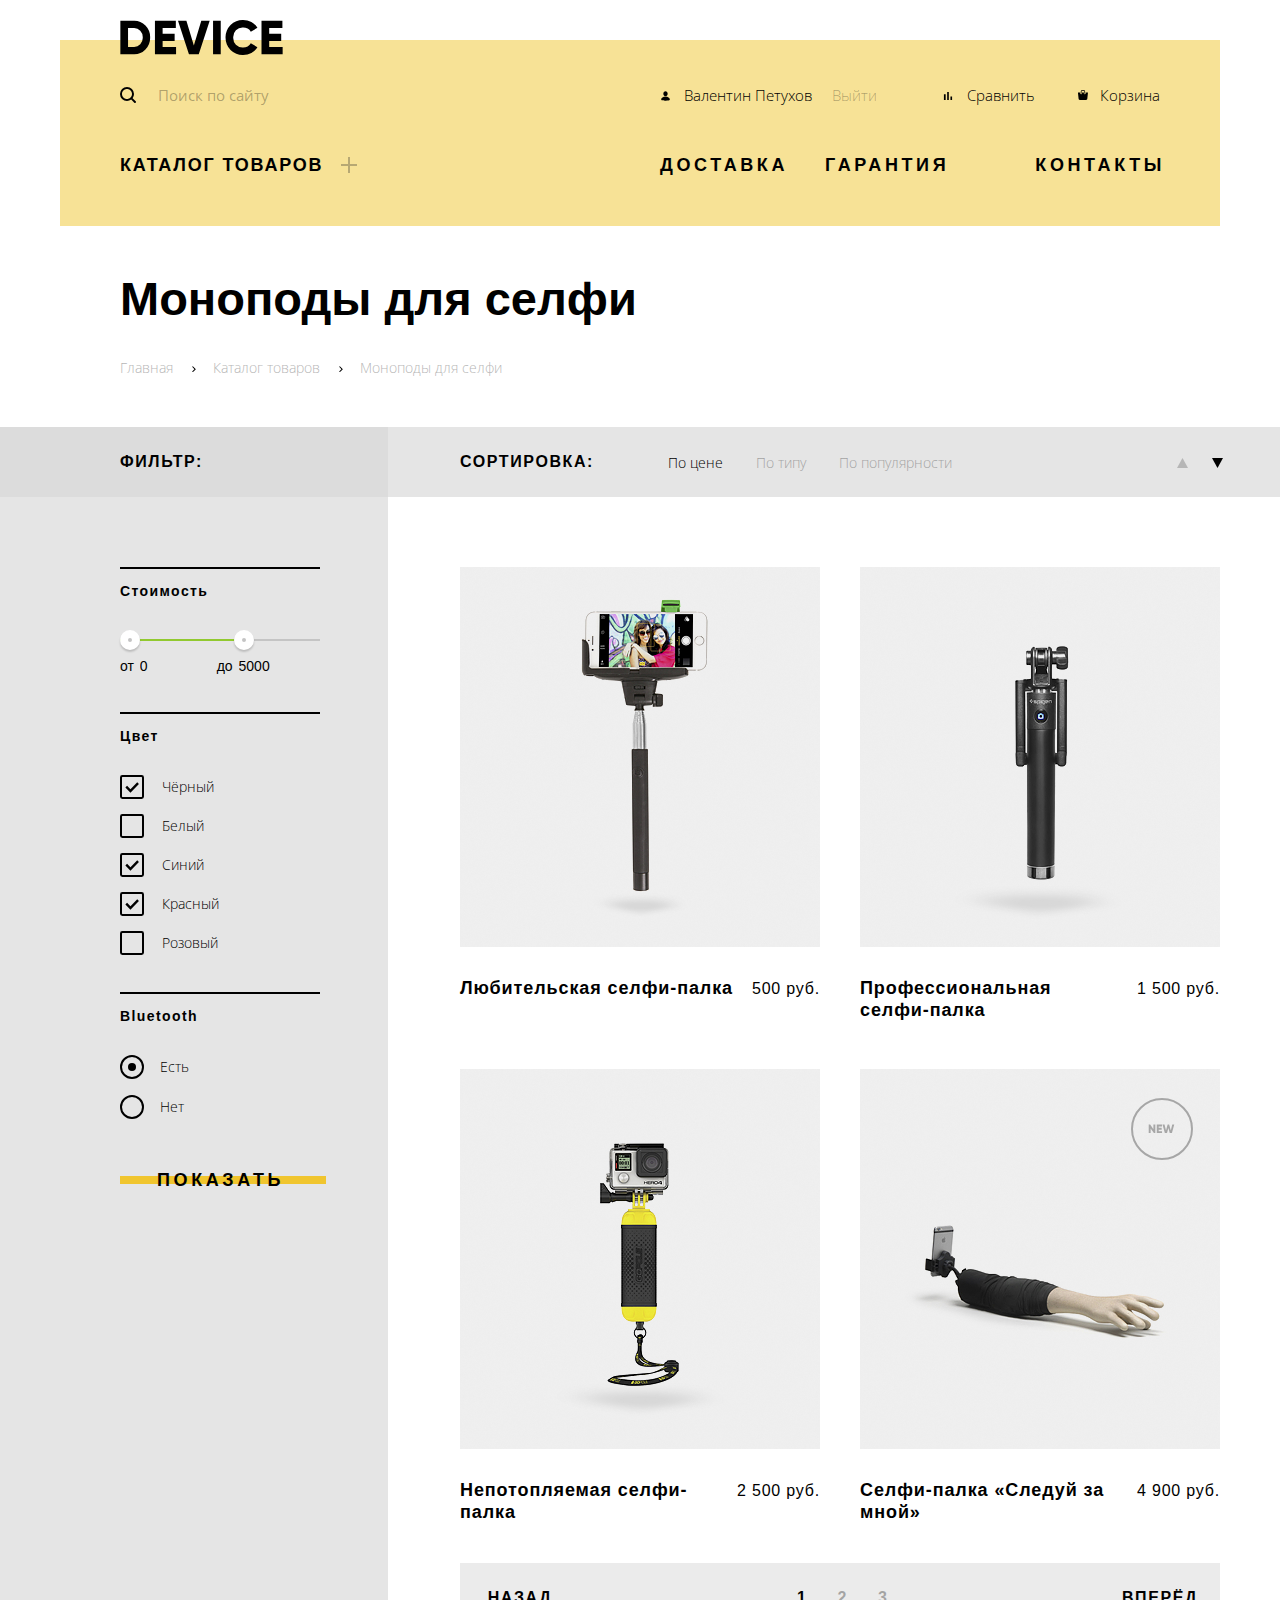
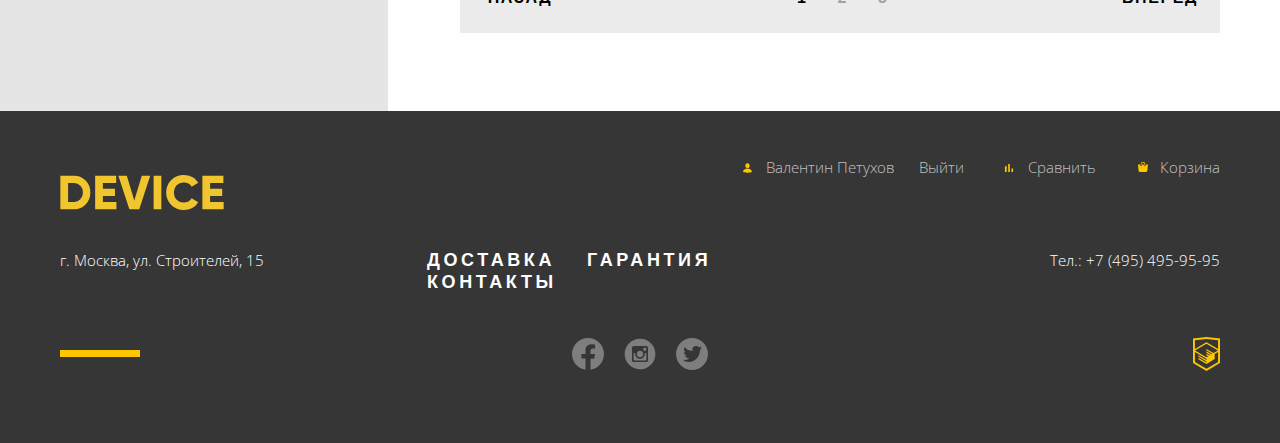
==== commit 01277a72: "Исправляют ошибки" ====
--- a/catalog.html
+++ b/catalog.html
@@ -16,7 +16,8 @@
     <section class="row-user-nav">
       <section class="nav-search">
         <form action="https://echo.htmlacademy.ru" method="get">
-          <input type="search" name="search" placeholder="Поиск по сайту">
+          <label class="visually-hidden" for="header-search">Поиск по сайту</label>
+          <input class="search-input" id="header-search" type="search" name="search" placeholder="Поиск по сайту">
           <button type="submit">Найти</button>
         </form>
       </section>
@@ -141,27 +142,27 @@
                 <li class="filter-option filter-checkbox">
                   <input class="visually-hidden filter-input-checkbox filter-input" type="checkbox" name="black"
                     id="filter-black" checked>
-                  <label for="filter-black">Чёрный</label>
+                  <label tabindex="0" for="filter-black">Чёрный</label>
                 </li>
                 <li class="filter-option filter-checkbox">
                   <input class="visually-hidden filter-input-checkbox filter-input" type="checkbox" name="white"
                     id="filter-white">
-                  <label for="filter-white">Белый</label>
+                  <label tabindex="0" for="filter-white">Белый</label>
                 </li>
                 <li class="filter-option filter-checkbox">
                   <input class="visually-hidden filter-input-checkbox filter-input" type="checkbox" name="blue"
                     id="filter-blue" checked>
-                  <label for="filter-blue">Синий</label>
+                  <label tabindex="0" for="filter-blue">Синий</label>
                 </li>
                 <li class="filter-option filter-checkbox">
                   <input class="visually-hidden filter-input-checkbox filter-input" type="checkbox" name="red"
                     id="filter-red" checked>
-                  <label for="filter-red">Красный</label>
+                  <label tabindex="0" for="filter-red">Красный</label>
                 </li>
                 <li class="filter-option filter-checkbox">
                   <input class="visually-hidden filter-input-checkbox filter-input" type="checkbox" name="pink"
                     id="filter-pink">
-                  <label for="filter-pink">Розовый</label>
+                  <label tabindex="0" for="filter-pink">Розовый</label>
                 </li>
               </ul>
             </fieldset>
@@ -363,29 +364,24 @@
         </section>
         <section class="user-block">
           <ul class="user-block-list">
-
-            <li class="footer-login-user">
-              <ul class="footer-user-nav">
-                <li class="footer-user">
-                  <a href="#">
-                    <svg class="icon-user">
-                      <use xlink:href="#user"></use>
-                    </svg>
-                    Валентин Петухов
-                  </a>
-                </li>
-                <li class="footer-exit">
-                  <a href="#">Выйти</a>
-                </li>
-              </ul>
-            </li>
-            <li class="footer-compare">
+            <li class="footer-user user-block-item">
+              <a href="#">
+                <svg class="icon-user">
+                  <use xlink:href="#user"></use>
+                </svg>
+                Валентин Петухов
+              </a>
+            </li>
+            <li class="footer-exit user-block-item">
+              <a href="#">Выйти</a>
+            </li>
+            <li class="footer-compare user-block-item">
               <svg class="icon-compare">
                 <use xlink:href="#compare"></use>
               </svg>
               <a href="#">Сравнить</a>
             </li>
-            <li class="footer-cart">
+            <li class="footer-cart user-block-item">
               <svg class="icon-cart">
                 <use xlink:href="#cart"></use>
               </svg>
--- a/css/style.css
+++ b/css/style.css
@@ -27,6 +27,27 @@
     --special-yellow: #f7e296;
     --special-green: #91c92f;
     --special-yellow-dark: #f0c52e;
+
+    --special-yellow-light: #ffc600;
+    --special-silver-light: #f2f2f2;
+    --special-silver-dark: #eaeaea;
+    --special-silver: #dcdcdc;
+    --special-silver-extradark: #c4c4c4;
+    --special-silver-extralight: #ebebeb;
+    --special-silver-extra: #d9d9d9;
+    --special-red-light: #f6dada;
+
+    --special-black-extra-light: rgba(0, 0, 0, 0.3);
+    --special-black-light: rgba(0, 0, 0, 0.6);
+    --special-black-bright: rgba(0, 0, 0, 0.4);
+    --special-black-extra-bright: rgba(0, 0, 0, 0.15);
+    --special-black-brighter: rgba(0, 0, 0, 0.18);
+    --special-white-extra-light: rgba(255, 255, 255, 0.3);
+    --special-white-light: rgba(255, 255, 255, 0.7);
+    --special-yellow-extra-light: rgba(255, 198, 0, 0.3);
+    --special-yellow-bright: rgba(255, 198, 0, 0.6);
+    --special-grey-extra-light: rgba(238, 238, 238, 0.7);
+
     
     --main-font: "Gilroy", "Arial", sans-serif;
     --other-font: "Open Sans", "Arial", sans-serif;
@@ -112,7 +133,7 @@
 }
 
 .button:active {
-    color: rgba(0, 0, 0, 0.3);
+    color: var(--special-black-extra-light);
 }
 
 .main-header {
@@ -162,7 +183,9 @@
 .nav-search::before {
     content: "";
     background-image: url("../img/search.svg");
+    background-repeat: no-repeat;
     display: inline-block;
+    vertical-align: middle;
     width: 16px;
     height: 16px;
     position: absolute;
@@ -170,10 +193,10 @@
     transform: translateY(-50%);
 }
 
-.nav-search input {
+.search-input {
     width: 356px;
     padding-left: 38px;
-    color: rgba (0, 0, 0, 0.3);
+    color: var(--basic-black);
     line-height: 20px;
     background-color: var(--special-yellow);
     border: none;
@@ -182,15 +205,23 @@
     height: 37px;
 }
 
-.nav-search input:hover {
-    color: rgba (0, 0, 0, 0.6);
-}
-
-.nav-search input:focus {
+.search-input::placeholder {
+    color: var(--special-black-extra-light);
+    transition: all 0.2s;
+}
+
+.nav-search:hover .search-input::placeholder {
+    color: var(--special-black-light);
+}
+
+.search-input:focus {
     outline: none;
     border-bottom: 2px solid var(--basic-black);
-    color: rgba (0, 0, 0, 1.0);
     transition: all 0.2s;
+}
+
+.search-input:focus+button {
+    opacity: 1;
 }
 
 .nav-search button {
@@ -204,8 +235,16 @@
     transition: all 0.3s;
 }
 
-.nav-search input:focus+button {
+.nav-search button:active {
     opacity: 1;
+    border-radius: 0;
+    outline: none;
+}
+
+.nav-search button:focus {
+    opacity: 1;
+    border-radius: 0;
+    outline: none;
 }
 
 .nav-search button:hover {
@@ -213,8 +252,13 @@
     background-color: var(--basic-black);
 }
 
+.nav-search button:focus {
+    color: var(--basic-white);
+    background-color: var(--basic-black);
+}
+
 .nav-search button:active {
-    opacity: 0.3;
+    color: var(--basic-half-grey);
 }
 
 .user-nav {
@@ -315,16 +359,18 @@
     content: "";
     background-image: url("../img/plus.svg");
     display: inline-block;
+    vertical-align: middle;
     width: 22px;
     height: 22px;
     position: absolute;
     background-position-y: center;
     right: -40px;
     background-repeat: no-repeat;
+    opacity: 0.3;
 }
 
 .catalog-plus:hover, .catalog-plus:active {
-    opacity: 1.0;
+    opacity: 1;
 }
 
 .catalog-plus {
@@ -350,7 +396,7 @@
     z-index: 2;
 }
 
-.main-nav-list li:hover .catalog-plus, .main-nav-list li:focus-within .catalog-plus {
+.main-nav-item:hover .catalog-plus, .main-nav-item:focus-within .catalog-plus {
     display: flex;
     flex-wrap: wrap;
 }
@@ -395,7 +441,7 @@
     width: 1160px;
     margin-left: auto;
     margin-right: auto;
-    margin-bottom: 91px;
+    margin-bottom: 95px;
     position: relative;
 }
 
@@ -410,11 +456,8 @@
 .main-products-content {
     display: none;
     flex-wrap: wrap;
+    width: 1160px;
     margin-top: -32px;
-}
-
-.main-products-slide-current {
-    display: flex;
 }
 
 .number {
@@ -441,21 +484,26 @@
 
 .product-image {
     margin-top: -129px;
-}
-
-.main-products-content:nth-child(2) img {
-    margin-top: 27px;
-    margin-left: 27px;
-}
-
-.main-products-content:nth-child(3) {
-    position: relative;
-}
-
-.main-products-content:nth-child(3) img {
-    position: absolute;
-    margin-top: 82px;
-    margin-left: -59px;
+    position: relative;
+}
+
+.product-image-selfie img, .product-image-fitness img, .product-image-quad img {
+    position: absolute;
+}
+
+.product-image-selfie img {
+    top: 0;
+    left: 0;
+}
+
+.product-image-fitness img {
+    top: 26px;
+    left: 26px;
+}
+
+.product-image-quad img {
+    top: 86px;
+    left: -52px;
 }
 
 .main-products-slide, .product-image {
@@ -547,13 +595,13 @@
     margin-top: 15px;
 }
 
-.slider-controls {
+.product-slider-controls {
     position: absolute;
     top: 317px;
     right: 88px;
 }
 
-.slider-controls button {
+.product-slider-controls button {
     padding: 0;
     margin-left: 14px;
     width: 12px;
@@ -565,7 +613,7 @@
     position: relative;
 }
 
-.slider-controls .current::after {
+.product-slider-controls .current::after {
     position: absolute;
     content:"";
     display: block;
@@ -652,6 +700,7 @@
 
 .advantages {
     width: 100%;
+    height: 100%;
     margin-left: auto;
     margin-right: auto;
     margin-bottom: 90px;
@@ -661,7 +710,7 @@
 .advantages-back {
     background-color: var(--basic-grey-light);
     margin-top: 100px;
-    height: 288px;
+    min-height: 288px;
     border: 1px solid var(--basic-grey-light);
 }
 
@@ -679,13 +728,11 @@
 
 .advantages-nav {
     align-self: start;
-    width: 283px;
-    border-right: 7px solid var(--basic-black);
+    width: 276px;
     list-style: none;
     padding: 0px;
-    padding-top: 79px;
-    padding-bottom: 77px;
-    margin: 0px;
+    padding-top: 4px;
+    margin: auto 0;
 }
 
 .advantages-link {
@@ -740,28 +787,28 @@
     list-style: none;
     padding: 0px;
     margin: 0px;
+    border-left: 7px solid var(--basic-black);
 }
 
 .advantages-card {
     position: relative;
+    margin-bottom: 67px;
+}
+
+.advantages-card-hidden {
+    display: none;
 }
 
 .advantages-item {
-    opacity: 0;
     display: flex;
     flex-wrap: wrap;
     justify-content: space-between;
-    position: absolute;
-    width: 881px;
+    width: 868px;
     background-repeat: no-repeat;
     background-position-x: right;
     background-position-y: top;
 }
 
-.advantages-item:target {
-    opacity: 1;
-}
-
 .advantages-text {
     margin-top: 71px;
     display: flex;
@@ -770,20 +817,20 @@
 }
 
 .advantages-delivery {
-    background-image: url(../img/delivery.svg);
+    background-image: url("../img/delivery.svg");
     background-position-x: 737px;
     background-position-y: 71px;
 }
 
 .advantages-guarantee {
-    background-image: url(../img/warranty.svg);
+    background-image: url("../img/warranty.svg");
     background-position-x: 717px;
     background-position-y: 54px;
     line-height: 30px;
 }
 
 .advantages-credit {
-    background-image: url(../img/credit.svg);
+    background-image: url("../img/credit.svg");
     background-position-x: 711px;
     background-position-y: 50px;
 }
@@ -1031,49 +1078,57 @@
 }
 
 .user-block-list li {
-    margin-left: 65px;
-}
-
-.user-block-list li:first-child {
+    margin-left: 64px;
+}
+
+.user-block-list .footer-user {
     margin-left: 0;
 }
 
+.user-block-list .footer-exit {
+    margin-left: 25px;
+}
+
 .user-block svg {
-    color: #ffc600;
-}
-
-.user-block-list li:hover {
-    opacity: 0.6;
+    color: var(--special-yellow-light);
+}
+
+.footer-login, .footer-user {
+    position: relative;
+}
+
+.footer-compare {
+    position: relative;
+}
+
+.footer-cart {
+    position: relative;
+}
+
+.user-block-list a:hover, .user-block-list a:active {
+    opacity: 1.0;
+}
+
+.user-block-item {
+    color: var(--special-white-light);
+}
+
+.user-block-item:hover a {
+    color: var(--basic-white);
+}
+
+.user-block-item:hover svg {
+    color: var(--special-yellow-bright);
     transition: all 0.3s;
 }
 
-.user-block-list li:active {
-    opacity: 0.3;
+.user-block-item:active a {
+    color: var(--special-white-extra-light);
+}
+
+.user-block-item:active svg {
+    color: var(--special-yellow-extra-light);
     transition: all 0.3s;
-}
-
-.footer-login, .footer-login-user {
-    position: relative;
-}
-
-.footer-compare {
-    position: relative;
-}
-
-.footer-cart {
-    position: relative;
-}
-
-.user-block-list a {
-    color: rgba(255, 255, 255, 0.7);
-}
-
-.user-block-list a:hover {
-    color: var(--basic-white);
-}
-
-.user-block-list a:active {
-    color: rgba(255, 255, 255, 0.3);
 }
 
 .footer-row-down {
@@ -1117,7 +1172,7 @@
     display: block;
     width: 80px;
     height: 7px;
-    background-color: #ffc600;
+    background-color: var(--special-yellow-light);
 }
 
 .user-footer {
@@ -1194,7 +1249,7 @@
     display: flex;
     flex-wrap: wrap;
     position: fixed;
-    box-shadow: 0px 10px 16px rgba(0, 0, 0, 0.15);
+    box-shadow: 0px 10px 16px var(--special-black-extra-bright);
 }
 
 .map iframe {
@@ -1235,7 +1290,7 @@
     position: absolute;
     display: block;
     content: "";
-    background-image: url(../img/icon_cross.svg);
+    background-image: url("../img/icon_cross.svg");
     width: 20px;
     height: 20px;
     top: 0;
@@ -1269,7 +1324,7 @@
     padding-right: 100px;
     padding-bottom: 69px;
     position: fixed;
-    box-shadow: 0px 10px 16px rgba(0, 0, 0, 0.15);
+    box-shadow: 0px 10px 16px var(--special-black-extra-bright);
 }
 
 .write form {
@@ -1311,17 +1366,17 @@
     font-size: 14px;
     line-height: 16px;
     color: var(--basic-dark);
-    background-color: #f2f2f2;
+    background-color: var(--special-silver-light);
     border: none;
     padding-left: 20px;
 }
 
 .write input::placeholder {
-    color: rgba (0, 0, 0, 0.4);
+    color: var(--special-black-bright);
 }
 
 .write input:hover {
-    background-color: #eaeaea;
+    background-color: var(--special-silver-dark);
 }
 
 .write input:focus {
@@ -1372,10 +1427,10 @@
 }
 
 .exit {
-    color: rgba(0, 0, 0, 0.3);
-}
-
-.login-user-nav, .footer-user-nav {
+    color: var(--special-black-extra-light);
+}
+
+.login-user-nav {
     display: flex;
     flex-direction: row;
     flex-wrap: wrap;
@@ -1384,11 +1439,11 @@
     margin: 0px;
 }
 
-.user, .footer-user {
+.user {
     margin-right: 20px;
 }
 
-.footer-user-nav .footer-exit {
+.footer-exit {
     margin-left: 0;
 }
 
@@ -1429,6 +1484,7 @@
     content: "";
     background-image: url("../img/nav-arrow.svg");
     display: inline-block;
+    vertical-align: middle;
     width: 4px;
     height: 6px;
     position: absolute;
@@ -1467,6 +1523,7 @@
 .filter-front {
     display: flex;
     flex-wrap: wrap;
+    justify-content: center;
 }
 
 .filter-front h3 {
@@ -1484,13 +1541,12 @@
     display: flex;
     flex-direction: column;
     align-items: flex-end;
-    min-width: 468px;
 }
 
 .filter h3 {
     width: 100%;
     min-height: 70px;
-    background-color: #dcdcdc;
+    background-color: var(--special-silver);
     text-align: right;
     padding: 25px 0;
     padding-right: 68px;
@@ -1555,7 +1611,7 @@
 
 .range-controls .scale {
     height: 2px;
-    background-color: #c4c4c4;
+    background-color: var(--special-silver-extradark);
 }
 
 .range-controls .bar {
@@ -1572,9 +1628,9 @@
     height: 20px;
     padding: 0;
     border: 8px solid var(--basic-white);
-    background-color: #c4c4c4;
+    background-color: var(--special-silver-extradark);
     border-radius: 50%;
-    box-shadow: 0px 2px 2px rgba(0, 0, 0, 0.18);
+    box-shadow: 0px 2px 2px var(--special-black-brighter);
     cursor: pointer;
 }
 
@@ -1621,6 +1677,10 @@
     transition: all 0.3s;
 }
 
+.filter-checkbox label:focus {
+    outline: 2px solid var(--basic-half-grey);
+}
+
 .filter-checkbox:first-child {
     padding-top: 32px;
 }
@@ -1689,7 +1749,7 @@
     top: -2px;
     width: 24px;
     height: 24px;
-    border: 2px solid #000000;
+    border: 2px solid var(--basic-black);
     border-radius: 50%;
 }
 
@@ -1700,7 +1760,7 @@
     left: -32px;
     width: 8px;
     height: 8px;
-    background-color: #000000;
+    background-color: var(--basic-black);
     border-radius: 50%;
 }
 
@@ -1728,9 +1788,11 @@
 }
 
 .result-column {
-    display: flex;
+    -webkit-box-orient: vertical;
+    -webkit-box-direction: normal;
+    -ms-flex-direction: column;
     flex-direction: column;
-    min-width: 972px;
+    width: 772px;
 }
 
 .sorting {
@@ -1865,7 +1927,7 @@
 
 .result-card:hover .result-hover {
     opacity: 1.0;
-    background: rgba(238, 238, 238, 0.7);
+    background: var(--special-grey-extra-light);
 }
 
 .result-links {
@@ -1915,7 +1977,7 @@
 
 .result-card-new::before {
     content: "";
-    background-image: url(../img/Shape-2-1.svg);
+    background-image: url("../img/new.svg");
     width: 62px;
     height: 62px;
     top: 29px;
@@ -1933,7 +1995,7 @@
     line-height: 20px;
     letter-spacing: 0.1em;
     text-transform: uppercase;
-    background-color: #ebebeb;
+    background-color: var(--special-silver-extralight);
     justify-content: center;
     list-style: none;
     padding: 0;
@@ -1979,10 +2041,53 @@
 }
 
 .pagination-direction:hover {
-    background-color: #d9d9d9;
+    background-color: var(--special-silver-extra);
     transition: all 0.3s;
 }
 
 .pagination-direction:active a {
     opacity: 0.3;
+}
+
+.modal-show {
+    display: flex;
+    animation: fadeIn 0.3s linear;
+}
+
+.write-us-error input{
+    background-color: var(--special-red-light);
+}
+
+.fade {
+    -webkit-animation-name: fade;
+    -webkit-animation-duration: 1.5s;
+    animation-name: fade;
+    animation-duration: 1.5s;
+}
+
+@-webkit-keyframes fade {
+  from {
+    opacity: .4;
+  }
+  to {
+    opacity: 1;
+  }
+}
+
+@keyframes fade {
+  from {
+    opacity: .4;
+  }
+  to {
+    opacity: 1;
+  }
+}
+
+@keyframes fadeIn {
+    0% {
+      opacity:0;
+    }
+    100% {
+      opacity:1;
+    }
 }